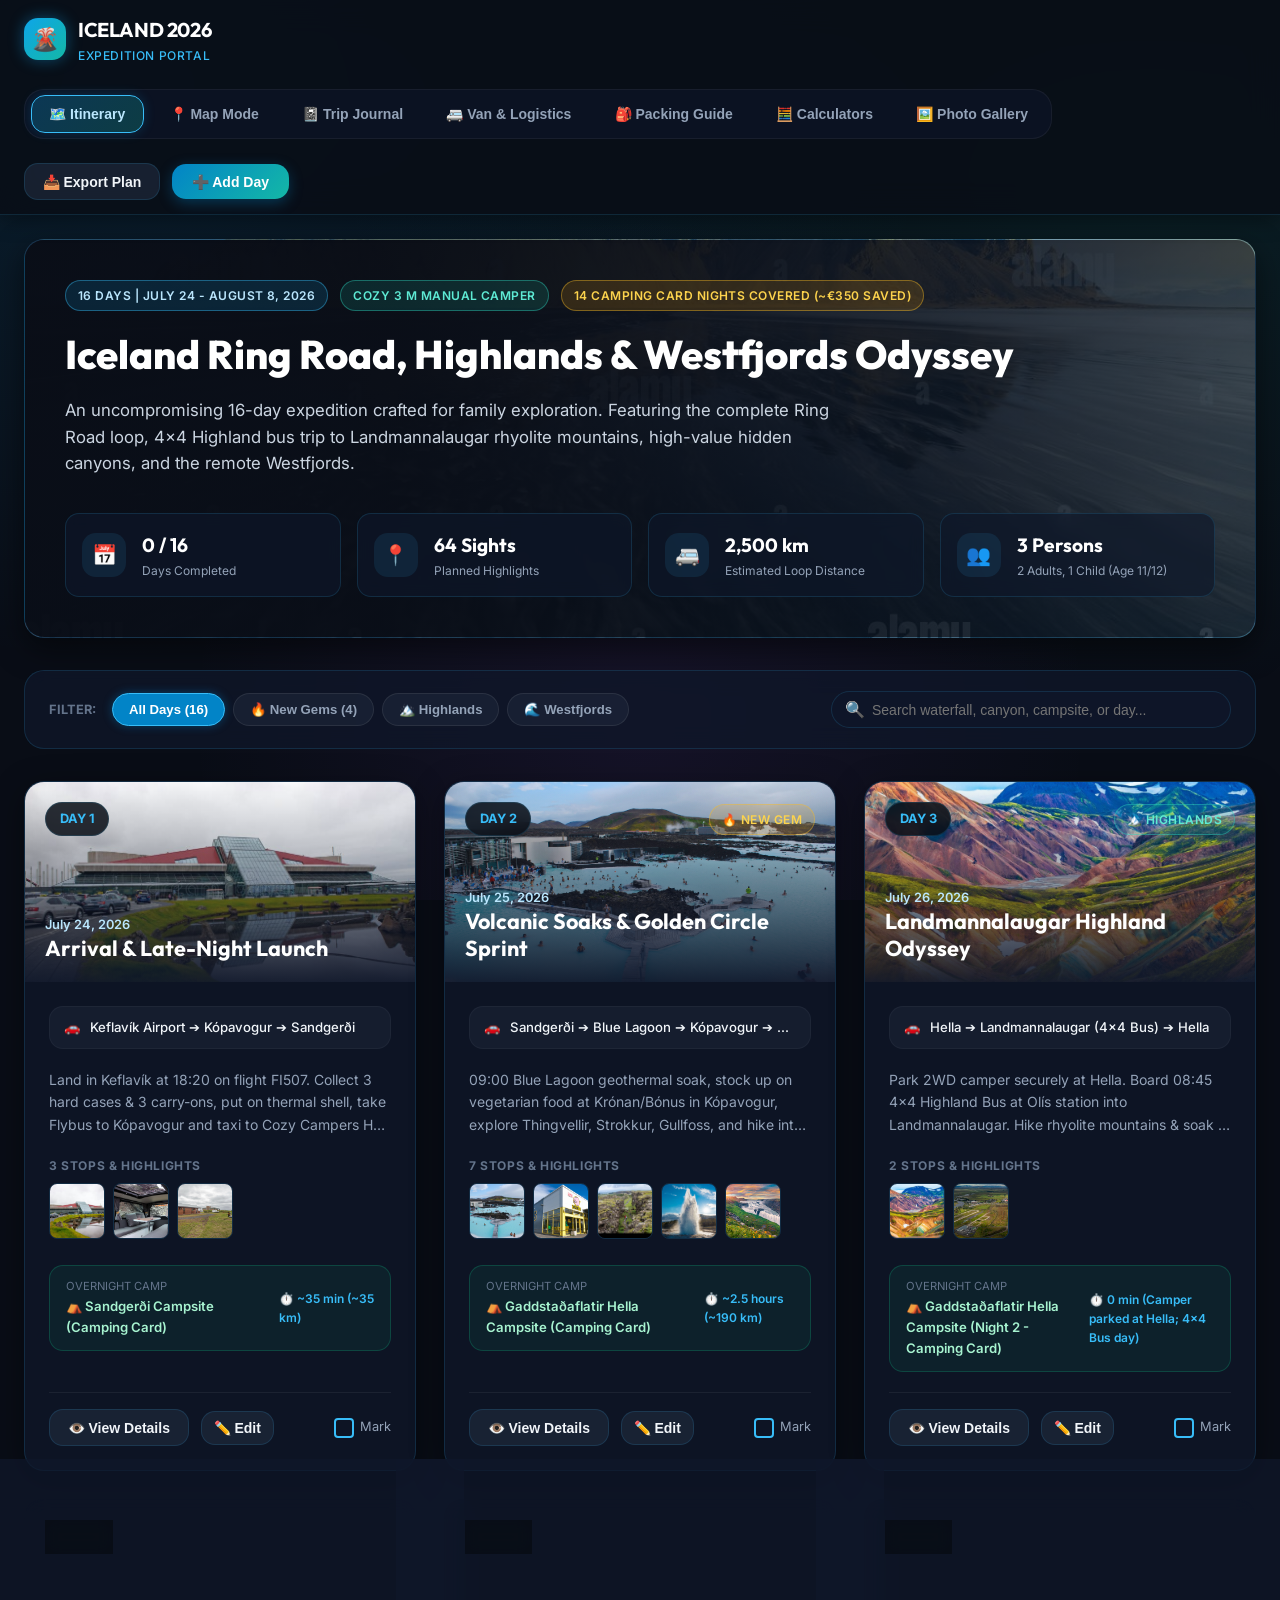
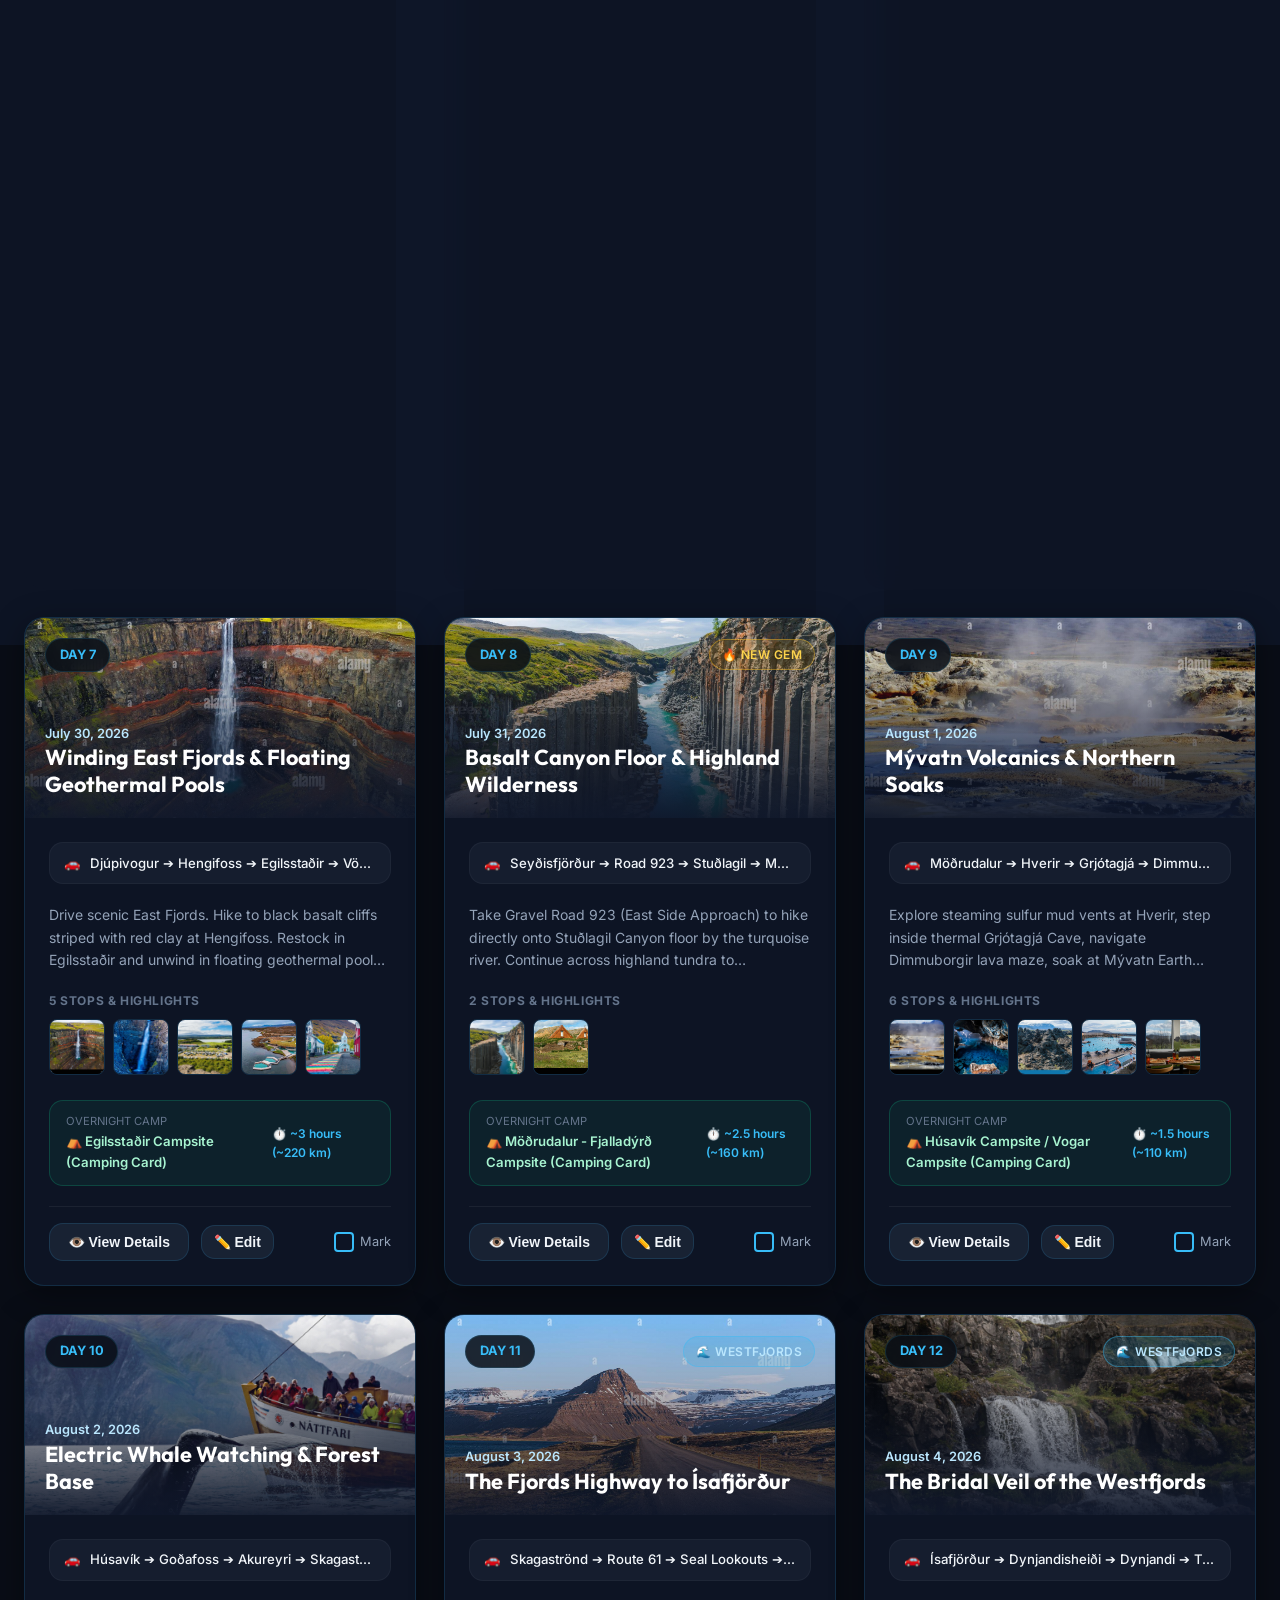
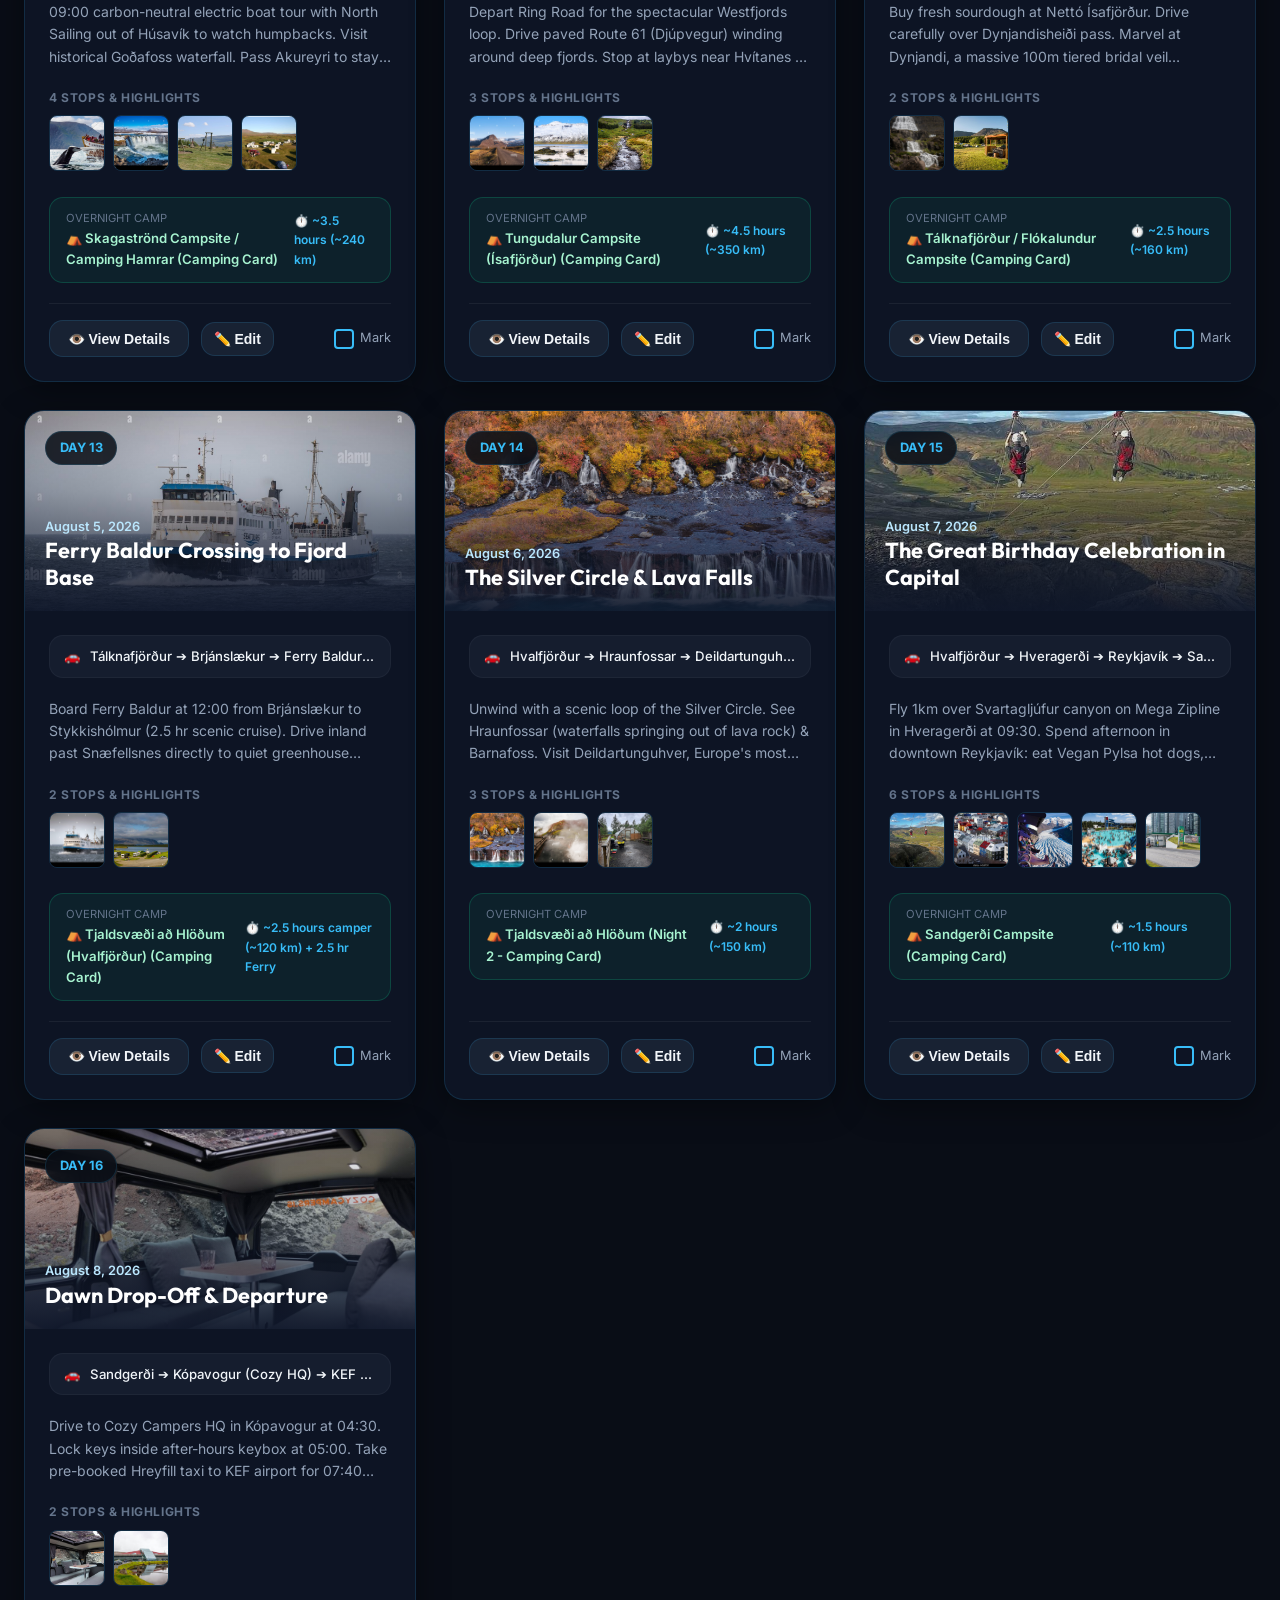
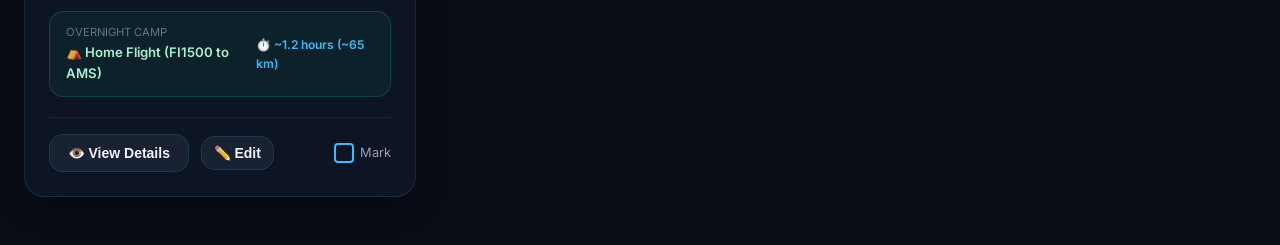
==== index.html @ c79cac2e "Initial commit of Iceland Summer 2026 Expedition Portal PWA web app" ====
<!DOCTYPE html>
<html lang="en">
<head>
  <meta charset="UTF-8">
  <meta name="viewport" content="width=device-width, initial-scale=1.0">
  <title>Iceland Summer 2026 Expedition Portal | Master Plan & Logistics</title>
  <meta name="description" content="Interactive 16-Day Iceland Ring Road, Highlands & Westfjords Expedition Plan & Logistics Hub for Cozy 3 M campervan travel.">

  <!-- PWA Manifest -->
  <link rel="manifest" href="manifest.json">
  <meta name="theme-color" content="#0b1120">

  <!-- Google Fonts -->
  <link rel="preconnect" href="https://fonts.googleapis.com">
  <link rel="preconnect" href="https://fonts.gstatic.com" crossorigin>
  <link href="https://fonts.googleapis.com/css2?family=Inter:wght@300;400;500;600;700&family=Outfit:wght@400;500;600;700;800&display=swap" rel="stylesheet">

  <!-- Leaflet CSS for Map Mode -->
  <link rel="stylesheet" href="https://unpkg.com/leaflet@1.9.4/dist/leaflet.css" integrity="sha256-p4NxAoJBhIIN+hmNHrzRCf9tD/miZyoHS5obTRR9BMY=" crossorigin=""/>

  <!-- Custom Styling -->
  <link rel="stylesheet" href="styles.css">
</head>
<body>

  <!-- Sticky Application Header -->
  <header class="app-header">
    <div class="header-content">
      <a href="#" class="brand-logo">
        <div class="brand-icon">🌋</div>
        <div>
          <div class="brand-title">ICELAND 2026</div>
          <div class="brand-subtitle">Expedition Portal</div>
        </div>
      </a>

      <!-- Navigation Tabs -->
      <nav class="nav-tabs">
        <button class="tab-btn active" data-tab="itinerary">
          <span>🗺️ Itinerary</span>
        </button>
        <button class="tab-btn" data-tab="map">
          <span>📍 Map Mode</span>
        </button>
        <button class="tab-btn" data-tab="journal">
          <span>📓 Trip Journal</span>
        </button>
        <button class="tab-btn" data-tab="logistics">
          <span>🚐 Van & Logistics</span>
        </button>
        <button class="tab-btn" data-tab="packing">
          <span>🎒 Packing Guide</span>
        </button>
        <button class="tab-btn" data-tab="calculators">
          <span>🧮 Calculators</span>
        </button>
        <button class="tab-btn" data-tab="gallery">
          <span>🖼️ Photo Gallery</span>
        </button>
      </nav>

      <!-- Action Buttons -->
      <div class="header-actions">
        <button class="btn-secondary" onclick="exportDataJSON()" title="Export JSON backup of your customized plan">
          <span>📥 Export Plan</span>
        </button>
        <button class="btn-primary" onclick="addNewCustomDay()">
          <span>➕ Add Day</span>
        </button>
      </div>
    </div>
  </header>

  <!-- Main Content Container -->
  <div class="app-container">

    <!-- Hero Banner Section -->
    <section class="hero-banner">
      <div class="hero-overlay"></div>
      <div class="hero-content">
        <div class="hero-badge-row">
          <span class="badge badge-ice">16 Days | July 24 - August 8, 2026</span>
          <span class="badge badge-aurora">Cozy 3 M Manual Camper</span>
          <span class="badge badge-amber">14 Camping Card Nights Covered (~€350 Saved)</span>
        </div>

        <h1 class="hero-title">Iceland Ring Road, Highlands & Westfjords Odyssey</h1>
        <p class="hero-description">
          An uncompromising 16-day expedition crafted for family exploration. Featuring the complete Ring Road loop, 4x4 Highland bus trip to Landmannalaugar rhyolite mountains, high-value hidden canyons, and the remote Westfjords.
        </p>

        <!-- Stats Overview Bar -->
        <div class="trip-stats-grid">
          <div class="stat-card">
            <div class="stat-icon">📅</div>
            <div>
              <div class="stat-val" id="stat-completed-days">0 / 16</div>
              <div class="stat-lbl">Days Completed</div>
            </div>
          </div>
          <div class="stat-card">
            <div class="stat-icon">📍</div>
            <div>
              <div class="stat-val" id="stat-total-stops">55 Sights</div>
              <div class="stat-lbl">Planned Highlights</div>
            </div>
          </div>
          <div class="stat-card">
            <div class="stat-icon">🚐</div>
            <div>
              <div class="stat-val">2,500 km</div>
              <div class="stat-lbl">Estimated Loop Distance</div>
            </div>
          </div>
          <div class="stat-card">
            <div class="stat-icon">👥</div>
            <div>
              <div class="stat-val">3 Persons</div>
              <div class="stat-lbl">2 Adults, 1 Child (Age 11/12)</div>
            </div>
          </div>
        </div>
      </div>
    </section>

    <!-- TAB 1: MASTER ITINERARY -->
    <main id="tab-panel-itinerary" class="tab-content-panel">
      
      <!-- Toolbar & Filters -->
      <div class="toolbar-card">
        <div class="filter-group">
          <span style="font-size: 0.8rem; font-weight: 700; color: var(--text-dim); text-transform: uppercase; margin-right: 0.5rem;">Filter:</span>
          <button class="filter-btn active" data-filter="all">All Days (16)</button>
          <button class="filter-btn" data-filter="gems">🔥 New Gems (4)</button>
          <button class="filter-btn" data-filter="highlands">🏔️ Highlands</button>
          <button class="filter-btn" data-filter="westfjords">🌊 Westfjords</button>
        </div>

        <div class="search-box">
          <span class="search-icon">🔍</span>
          <input type="text" id="search-input" class="search-input" placeholder="Search waterfall, canyon, campsite, or day...">
        </div>
      </div>

      <!-- Itinerary Grid -->
      <div class="days-grid" id="itinerary-grid">
        <!-- Rendered dynamically by app.js -->
      </div>
    </main>

    <!-- TAB: MAP MODE -->
    <section id="tab-panel-map" class="tab-content-panel hidden">
      <div style="display: flex; flex-wrap: wrap; align-items: center; justify-content: space-between; margin-bottom: 1rem; gap: 1rem;">
        <div>
          <h2 style="font-family: var(--font-heading); font-size: 1.5rem; font-weight: 700; color: #fff;">Interactive Expedition Map</h2>
          <p class="text-muted">Full 16-day route and 55+ locations mapped with interactive popups and journal notes.</p>
        </div>
        <div style="display: flex; gap: 0.75rem;">
          <button class="btn-primary" onclick="downloadKMLFile()">
            <span>📥 Download KML Map File</span>
          </button>
        </div>
      </div>

      <!-- Leaflet Map Container -->
      <div id="expedition-map" style="height: 700px; width: 100%; border-radius: var(--radius-lg); border: 1px solid var(--glass-border); overflow: hidden; margin-bottom: 1.5rem; box-shadow: 0 20px 40px rgba(0,0,0,0.5);"></div>

      <!-- Android Mobile Connection Card -->
      <div style="background: rgba(30, 41, 59, 0.6); padding: 1.25rem; border-radius: var(--radius-md); border: 1px solid var(--glass-border);">
        <h4 style="font-weight: 700; color: var(--aurora-400); font-size: 1rem; margin-bottom: 0.5rem;">📱 Access On Your Android Phone</h4>
        <p style="font-size: 0.875rem; color: var(--text-muted); line-height: 1.5;">
          1. Connect your Android phone to the same Wi-Fi / Hotspot as your laptop.<br>
          2. Open Chrome or Firefox on your phone and type <strong>http://192.168.x.x:8080</strong> (or your laptop local IP).<br>
          3. Tap <strong>"Add to Home Screen"</strong> in browser settings to install it as an offline Progressive Web App (PWA)!<br>
          4. <strong>Offline GPS Maps</strong>: Click <em>"Download KML Map File"</em> above and open it in <strong>Google Maps</strong>, <strong>MAPS.ME</strong>, or <strong>Organic Maps</strong> on Android.
        </p>
      </div>
    </section>

    <!-- TAB: TRIP JOURNAL -->
    <section id="tab-panel-journal" class="tab-content-panel hidden">
      <div style="margin-bottom: 1.5rem;">
        <h2 style="font-family: var(--font-heading); font-size: 1.5rem; font-weight: 700; color: #fff; margin-bottom: 0.5rem;">📓 Expedition Location Journal</h2>
        <p class="text-muted">View all your saved location notes, memories, and travel logs.</p>
      </div>

      <div id="journal-entries-container">
        <!-- Rendered dynamically by app.js -->
      </div>
    </section>

    <!-- TAB 2: VAN & LOGISTICS -->
    <section id="tab-panel-logistics" class="tab-content-panel hidden">
      <div class="section-grid">
        
        <!-- Cozy 3 M Vehicle Specs -->
        <div class="info-card">
          <div class="info-card-header">
            <div class="info-card-icon">🚐</div>
            <div>
              <div class="info-card-title">Cozy 3 M Fleet Parameters</div>
              <div style="font-size: 0.75rem; color: var(--text-muted);">2WD Manual Campervan</div>
            </div>
          </div>
          <div style="display: flex; flex-direction: column; gap: 0.75rem; font-size: 0.875rem;">
            <div style="display: flex; justify-content: space-between; padding-bottom: 0.5rem; border-bottom: 1px solid rgba(255,255,255,0.05);">
              <span class="text-muted">Chassis Dimensions</span>
              <span style="font-weight: 600;">5.4m Length / 1.4m Interior Height</span>
            </div>
            <div style="display: flex; justify-content: space-between; padding-bottom: 0.5rem; border-bottom: 1px solid rgba(255,255,255,0.05);">
              <span class="text-muted">Bed Platform Size</span>
              <span style="font-weight: 600;">160cm x 193cm (Convertible Sofa Bed)</span>
            </div>
            <div style="display: flex; justify-content: space-between; padding-bottom: 0.5rem; border-bottom: 1px solid rgba(255,255,255,0.05);">
              <span class="text-muted">Heating Utility</span>
              <span style="font-weight: 600; color: #fcd34d;">Webasto Diesel (Connected to 80L Tank)</span>
            </div>
            <div style="display: flex; justify-content: space-between; padding-bottom: 0.5rem; border-bottom: 1px solid rgba(255,255,255,0.05);">
              <span class="text-muted">Electrical Supply</span>
              <span style="font-weight: 600; color: #a7f3d0;">115W Solar + Engine Alternator</span>
            </div>
            <div style="display: flex; justify-content: space-between;">
              <span class="text-muted">Kitchen Essentials</span>
              <span style="font-weight: 600;">21L Fridge, Gas Stove, Sink & 20L Water</span>
            </div>
          </div>
        </div>

        <!-- Arrival & Keybox Protocol -->
        <div class="info-card">
          <div class="info-card-header">
            <div class="info-card-icon">✈️</div>
            <div>
              <div class="info-card-title">Day 1 KEF Arrival Timeline</div>
              <div style="font-size: 0.75rem; color: var(--text-muted);">Flight FI507 Arrival & Keybox Drop</div>
            </div>
          </div>
          <div style="display: flex; flex-direction: column; gap: 0.75rem; font-size: 0.85rem;">
            <div style="background: rgba(30, 41, 59, 0.5); padding: 0.75rem; border-radius: var(--radius-md);">
              <div style="font-weight: 700; color: var(--ice-400);">18:20 Landing at KEF</div>
              <div style="color: var(--text-muted);">Clear border control & collect 3 hard cases + 3 carry-ons. Put on windproof shell immediately.</div>
            </div>
            <div style="background: rgba(30, 41, 59, 0.5); padding: 0.75rem; border-radius: var(--radius-md);">
              <div style="font-weight: 700; color: var(--ice-400);">19:45 - 20:30 Flybus to Kópavogur</div>
              <div style="color: var(--text-muted);">Board Flybus outside terminal to Hamraborg stop (Kópavogur Library).</div>
            </div>
            <div style="background: rgba(30, 41, 59, 0.5); padding: 0.75rem; border-radius: var(--radius-md);">
              <div style="font-weight: 700; color: var(--ice-400);">20:30 Taxi to Cozy HQ & Keybox Pickup</div>
              <div style="color: var(--text-muted);">Short 3.5km Hreyfill taxi ride to Kársnesbraut 106. Keybox code self-service pickup.</div>
            </div>
          </div>
        </div>

        <!-- Camping Card 2026 Guide -->
        <div class="info-card">
          <div class="info-card-header">
            <div class="info-card-icon">⛺</div>
            <div>
              <div class="info-card-title">Camping Card 2026 Coverage</div>
              <div style="font-size: 0.75rem; color: var(--text-muted);">14 Nights Included in Pass</div>
            </div>
          </div>
          <p style="font-size: 0.85rem; color: var(--text-muted);">
            The Icelandic Camping Card covers overnight stay fees for 2 adults and up to 4 children at designated partner campsites across Iceland.
          </p>
          <div style="background: rgba(16, 185, 129, 0.1); border: 1px solid rgba(16, 185, 129, 0.3); padding: 0.85rem; border-radius: var(--radius-md); font-size: 0.825rem; color: #a7f3d0;">
            <strong>Covered Sites On Route:</strong> Sandgerði, Gaddstaðaflatir Hella, Kleifarmörk, Skaftafell, Djúpivogur, Egilsstaðir, Möðrudalur, Húsavík, Skagaströnd, Tungudalur (Ísafjörður), Tálknafjörður, Tjaldsvæði að Hlöðum.
          </div>
        </div>

      </div>
    </section>

    <!-- TAB 3: PACKING GUIDE -->
    <section id="tab-panel-packing" class="tab-content-panel hidden">
      <div class="section-grid">
        
        <!-- Amsterdam Section -->
        <div class="info-card">
          <div class="info-card-header">
            <div class="info-card-icon">🇳🇱</div>
            <div>
              <div class="info-card-title">Bring From Amsterdam</div>
              <div style="font-size: 0.75rem; color: var(--text-muted);">Gear & Personal Clothing</div>
            </div>
          </div>
          <div id="pack-ams-list" class="checklist-container"></div>
          <button class="btn-secondary" style="margin-top: 0.5rem; font-size: 0.8rem;" onclick="addPackingItem('ams')">➕ Add Item</button>
        </div>

        <!-- Day 1 Groceries -->
        <div class="info-card">
          <div class="info-card-header">
            <div class="info-card-icon">🛒</div>
            <div>
              <div class="info-card-title">Buy Day 1 (Kópavogur)</div>
              <div style="font-size: 0.75rem; color: var(--text-muted);">Krónan / Bónus Grocery Haul</div>
            </div>
          </div>
          <div id="pack-d1-list" class="checklist-container"></div>
          <button class="btn-secondary" style="margin-top: 0.5rem; font-size: 0.8rem;" onclick="addPackingItem('d1')">➕ Add Item</button>
        </div>

        <!-- Road Trip Supplies -->
        <div class="info-card">
          <div class="info-card-header">
            <div class="info-card-icon">🛣️</div>
            <div>
              <div class="info-card-title">Buy Along The Way</div>
              <div style="font-size: 0.75rem; color: var(--text-muted);">Gas, Bakery & Maintenance</div>
            </div>
          </div>
          <div id="pack-rd-list" class="checklist-container"></div>
          <button class="btn-secondary" style="margin-top: 0.5rem; font-size: 0.8rem;" onclick="addPackingItem('rd')">➕ Add Item</button>
        </div>

      </div>
    </section>

    <!-- TAB 4: CALCULATORS & BUDGET -->
    <section id="tab-panel-calculators" class="tab-content-panel hidden">
      <div class="section-grid">
        
        <!-- Luggage Tetris Calculator -->
        <div class="info-card">
          <div class="info-card-header">
            <div class="info-card-icon">🧳</div>
            <div>
              <div class="info-card-title">Van Luggage Space Advisor</div>
              <div style="font-size: 0.75rem; color: var(--text-muted);">Cozy 3 M Storage Tetris</div>
            </div>
          </div>

          <div class="form-group">
            <label class="form-label">Checked Hard Suitcases (20kg Limit)</label>
            <input type="number" id="calc-hard" class="form-input" value="3" min="0" max="6" onchange="calculateLuggageTetris()">
          </div>

          <div class="form-group">
            <label class="form-label">Cabin Carry-On / Soft Bags (10kg Limit)</label>
            <input type="number" id="calc-soft" class="form-input" value="3" min="0" max="6" onchange="calculateLuggageTetris()">
          </div>

          <div id="tetris-result"></div>
        </div>

        <!-- Ferry Baldur Cost Estimator -->
        <div class="info-card">
          <div class="info-card-header">
            <div class="info-card-icon">⛵</div>
            <div>
              <div class="info-card-title">Ferry Baldur Cost Estimator</div>
              <div style="font-size: 0.75rem; color: var(--text-muted);">Breiðafjörður Fjord Crossing (Aug 5)</div>
            </div>
          </div>

          <div class="form-group">
            <label class="form-label">Vehicle Length (Meters)</label>
            <select id="ferry-len" class="form-select" onchange="calculateFerryFare()">
              <option value="5.4" selected>Cozy 3 M (5.4m total chassis)</option>
              <option value="4.9">Compact Van (Under 5.0m)</option>
              <option value="6.5">Large Motorhome (Over 6.0m)</option>
            </select>
          </div>

          <div class="form-group">
            <label class="form-label">Adult Passengers</label>
            <input type="number" id="ferry-adults" class="form-input" value="2" min="1" max="5" onchange="calculateFerryFare()">
          </div>

          <div class="form-group">
            <label class="form-label">Child Passenger Age</label>
            <input type="number" id="ferry-child-age" class="form-input" value="11" min="1" max="17" onchange="calculateFerryFare()">
          </div>

          <div style="background: rgba(30, 41, 59, 0.6); padding: 1rem; border-radius: var(--radius-md); font-size: 0.85rem; display: flex; flex-direction: column; gap: 0.5rem; margin-top: 0.5rem;">
            <div style="display: flex; justify-content: space-between;">
              <span class="text-muted">Vehicle Base Fare:</span>
              <span id="ferry-veh-fare" style="font-weight: 600;">13,800 ISK</span>
            </div>
            <div style="display: flex; justify-content: space-between;">
              <span class="text-muted">Adult Tickets:</span>
              <span id="ferry-adult-fare" style="font-weight: 600;">15,400 ISK</span>
            </div>
            <div style="display: flex; justify-content: space-between;">
              <span class="text-muted">Child Ticket (Age 11):</span>
              <span id="ferry-child-fare" style="font-weight: 600; color: #a7f3d0;">0 ISK (Free)</span>
            </div>
            <div style="display: flex; justify-content: space-between; padding-top: 0.5rem; border-top: 1px solid rgba(255,255,255,0.1); font-weight: 700; color: var(--ice-400);">
              <span>Total Estimated Fare:</span>
              <span id="ferry-total-fare">29,200 ISK (~€195)</span>
            </div>
          </div>
        </div>

      </div>
    </section>

    <!-- TAB 5: PHOTO GALLERY -->
    <section id="tab-panel-gallery" class="tab-content-panel hidden">
      <div style="margin-bottom: 1.5rem;">
        <h2 style="font-family: var(--font-heading); font-size: 1.5rem; font-weight: 700; color: #fff; margin-bottom: 0.5rem;">Expedition Photo Asset Explorer</h2>
        <p class="text-muted">Click any photo to view full-resolution lightbox view.</p>
      </div>

      <div class="gallery-grid" id="gallery-grid-container">
        <!-- Rendered dynamically by app.js -->
      </div>
    </section>

  </div>

  <!-- READ-ONLY DAY VIEW MODAL -->
  <div class="modal-overlay" id="day-view-modal">
    <div class="modal-card" style="max-width: 760px; background: rgba(15, 23, 42, 0.98);">
      <div class="modal-header">
        <div>
          <span style="font-size: 0.75rem; color: var(--ice-400); font-weight: 700; text-transform: uppercase;" id="view-modal-day-num">DAY 1</span>
          <h2 class="modal-title" style="margin-top: 0.2rem;" id="view-modal-title">Day Title</h2>
          <div style="font-size: 0.8rem; color: var(--text-muted); margin-top: 0.25rem;" id="view-modal-date">July 24, 2026</div>
        </div>
        <div style="display: flex; gap: 0.5rem; align-items: center;">
          <button class="btn-secondary" style="font-size: 0.8rem; padding: 0.4rem 0.8rem;" onclick="switchToEditFromView()">✏️ Edit Plan</button>
          <button class="modal-close-btn" onclick="closeModal('day-view-modal')">✕</button>
        </div>
      </div>

      <div class="modal-body">
        <div style="background: rgba(30, 41, 59, 0.5); padding: 0.85rem 1rem; border-radius: var(--radius-md); border: 1px solid var(--glass-border); margin-bottom: 1rem; display: flex; flex-wrap: wrap; gap: 1.5rem; justify-content: space-between; font-size: 0.85rem;">
          <div>
            <span class="text-muted">Driving Route:</span>
            <div style="font-weight: 600; color: #fff;" id="view-modal-route">Route...</div>
          </div>
          <div>
            <span class="text-muted">Driving Time & Distance:</span>
            <div style="font-weight: 600; color: var(--ice-400);" id="view-modal-driving">~2 hours</div>
          </div>
          <div>
            <span class="text-muted">Overnight Camp:</span>
            <div style="font-weight: 600; color: #fcd34d;" id="view-modal-campsite">Campsite</div>
          </div>
        </div>

        <div style="margin-bottom: 1.25rem;">
          <div class="form-label" style="margin-bottom: 0.25rem;">Phase & Category</div>
          <div style="font-size: 0.85rem; color: var(--text-muted);" id="view-modal-phase">Phase 1</div>
        </div>

        <div style="margin-bottom: 1.25rem;">
          <div class="form-label" style="margin-bottom: 0.25rem;">Day Overview</div>
          <p style="font-size: 0.9rem; color: var(--text-main); line-height: 1.6;" id="view-modal-summary">Summary text...</p>
        </div>

        <div id="view-modal-notes-box" style="background: rgba(245, 158, 11, 0.1); border: 1px solid rgba(245, 158, 11, 0.3); padding: 0.85rem; border-radius: var(--radius-md); font-size: 0.85rem; color: #fde68a; margin-bottom: 1.25rem; display: none;">
          <strong>⚠️ Warnings / Notes:</strong>
          <div id="view-modal-notes" style="margin-top: 0.25rem;"></div>
        </div>

        <div style="margin-top: 1.5rem;">
          <h3 style="font-family: var(--font-heading); font-size: 1.1rem; font-weight: 700; color: #fff; margin-bottom: 1rem;">Sights & Location Journal</h3>
          <div id="view-modal-stops-list"></div>
        </div>
      </div>
    </div>
  </div>

  <!-- EDIT DAY & DETAILS MODAL -->
  <div class="modal-overlay" id="day-editor-modal">
    <div class="modal-card">
      <div class="modal-header">
        <div>
          <span style="font-size: 0.75rem; color: var(--ice-400); font-weight: 700; text-transform: uppercase;" id="modal-day-num">DAY 1</span>
          <h2 class="modal-title" style="margin-top: 0.2rem;">Edit Day Plan Details</h2>
        </div>
        <button class="modal-close-btn" onclick="closeDayModal()">✕</button>
      </div>

      <div class="modal-body">
        <div style="display: grid; grid-template-columns: repeat(auto-fit, minmax(240px, 1fr)); gap: 1rem;">
          <div class="form-group">
            <label class="form-label">Day Title</label>
            <input type="text" id="edit-day-title" class="form-input">
          </div>
          <div class="form-group">
            <label class="form-label">Date</label>
            <input type="text" id="edit-day-date" class="form-input">
          </div>
          <div class="form-group">
            <label class="form-label">Category Filter</label>
            <select id="edit-day-category" class="form-select">
              <option value="standard">Standard Route</option>
              <option value="gems">🔥 New Gem</option>
              <option value="highlands">🏔️ Highlands</option>
              <option value="westfjords">🌊 Westfjords</option>
            </select>
          </div>
          <div class="form-group">
            <label class="form-label">Driving Time & Distance</label>
            <input type="text" id="edit-day-driving" class="form-input">
          </div>
        </div>

        <div class="form-group">
          <label class="form-label">Phase Name</label>
          <input type="text" id="edit-day-phase" class="form-input">
        </div>

        <div class="form-group">
          <label class="form-label">Driving Route Path</label>
          <input type="text" id="edit-day-route" class="form-input">
        </div>

        <div class="form-group">
          <label class="form-label">Overnight Campsite</label>
          <input type="text" id="edit-day-campsite" class="form-input">
        </div>

        <div class="form-group">
          <label class="form-label">Day Overview & Summary</label>
          <textarea id="edit-day-summary" class="form-textarea"></textarea>
        </div>

        <div class="form-group">
          <label class="form-label">Special Warnings / Important Notes</label>
          <textarea id="edit-day-notes" class="form-textarea" placeholder="e.g., Sneaker waves at Reynisfjara..."></textarea>
        </div>

        <!-- Stops Editor Section -->
        <div>
          <div style="display: flex; align-items: center; justify-content: space-between; margin-bottom: 0.75rem;">
            <div class="form-label">Sights & Stops List</div>
            <button class="btn-secondary" style="font-size: 0.75rem; padding: 0.35rem 0.75rem;" onclick="addStopToEditingDay()">➕ Add Stop</button>
          </div>
          <div id="modal-stops-container"></div>
        </div>

        <div style="display: flex; align-items: center; justify-content: flex-end; gap: 1rem; margin-top: 1rem; padding-top: 1rem; border-top: 1px solid rgba(255,255,255,0.1);">
          <button class="btn-secondary" onclick="closeDayModal()">Cancel</button>
          <button class="btn-primary" onclick="saveDayModalChanges()">💾 Save Changes</button>
        </div>
      </div>
    </div>
  </div>

  <!-- PHOTO LIGHTBOX MODAL -->
  <div class="modal-overlay" id="photo-lightbox-modal">
    <div class="modal-card" style="max-width: 800px; background: rgba(9, 13, 22, 0.98);">
      <div class="modal-header">
        <h3 id="lightbox-title" class="modal-title">Photo View</h3>
        <button class="modal-close-btn" onclick="closeModal('photo-lightbox-modal')">✕</button>
      </div>
      <div class="modal-body" style="text-align: center;">
        <img id="lightbox-img" src="" alt="" style="max-width: 100%; max-height: 70vh; object-fit: contain; border-radius: var(--radius-md); border: 1px solid var(--glass-border);">
      </div>
    </div>
  </div>

  <!-- Leaflet JS & KML Data -->
  <script src="https://unpkg.com/leaflet@1.9.4/dist/leaflet.js" integrity="sha256-20nQCchB9co0qIjJZRGuk2/Z9VM+kNiyxNV1lvTlZBo=" crossorigin=""></script>
  <script src="kml_data.js"></script>

  <!-- Application Logic -->
  <script src="app.js"></script>
</body>
</html>
---- styles.css ----
/* ==========================================================================
   Iceland Expedition 2026 - Modern Glassmorphism & Aurora Theme
   ========================================================================== */

:root {
  --bg-dark: #090d16;
  --bg-card: rgba(15, 23, 42, 0.75);
  --bg-card-hover: rgba(30, 41, 59, 0.85);
  --glass-border: rgba(56, 189, 248, 0.15);
  --glass-border-hover: rgba(56, 189, 248, 0.4);
  --glass-shadow: 0 8px 32px 0 rgba(0, 0, 0, 0.37);

  --ice-50: #f0f9ff;
  --ice-200: #bae6fd;
  --ice-400: #38bdf8;
  --ice-500: #0ea5e9;
  --ice-600: #0284c7;
  
  --aurora-teal: #14b8a6;
  --aurora-emerald: #10b981;
  --amber-glow: #f59e0b;
  --volcanic-red: #ef4444;
  --lava-purple: #a855f7;

  --text-main: #f1f5f9;
  --text-muted: #94a3b8;
  --text-dim: #64748b;
  
  --radius-sm: 8px;
  --radius-md: 14px;
  --radius-lg: 20px;
  --radius-full: 9999px;

  --font-heading: 'Outfit', -apple-system, BlinkMacSystemFont, sans-serif;
  --font-body: 'Inter', -apple-system, BlinkMacSystemFont, sans-serif;
}

* {
  box-sizing: border-box;
  margin: 0;
  padding: 0;
}

body {
  font-family: var(--font-body);
  background-color: var(--bg-dark);
  background-image: 
    radial-gradient(at 10% 10%, rgba(14, 165, 233, 0.12) 0px, transparent 50%),
    radial-gradient(at 90% 20%, rgba(20, 184, 166, 0.1) 0px, transparent 50%),
    radial-gradient(at 50% 80%, rgba(168, 85, 247, 0.08) 0px, transparent 50%);
  background-attachment: fixed;
  color: var(--text-main);
  line-height: 1.6;
  min-height: 100vh;
  overflow-x: hidden;
}

/* Custom Scrollbar */
::-webkit-scrollbar {
  width: 8px;
  height: 8px;
}
::-webkit-scrollbar-track {
  background: rgba(15, 23, 42, 0.6);
}
::-webkit-scrollbar-thumb {
  background: rgba(56, 189, 248, 0.25);
  border-radius: var(--radius-full);
}
::-webkit-scrollbar-thumb:hover {
  background: rgba(56, 189, 248, 0.5);
}

/* Container */
.app-container {
  max-width: 1400px;
  margin: 0 auto;
  padding: 0 1.5rem 3rem 1.5rem;
}

/* Navigation & Header */
.app-header {
  position: sticky;
  top: 0;
  z-index: 100;
  background: rgba(9, 13, 22, 0.85);
  backdrop-filter: blur(16px);
  -webkit-backdrop-filter: blur(16px);
  border-bottom: 1px solid var(--glass-border);
  box-shadow: 0 4px 20px rgba(0,0,0,0.4);
}

.header-content {
  max-width: 1400px;
  margin: 0 auto;
  padding: 0.85rem 1.5rem;
  display: flex;
  align-items: center;
  justify-content: space-between;
  gap: 1.5rem;
  flex-wrap: wrap;
}

.brand-logo {
  display: flex;
  align-items: center;
  gap: 0.75rem;
  text-decoration: none;
}

.brand-icon {
  width: 42px;
  height: 42px;
  background: linear-gradient(135deg, var(--ice-500), var(--aurora-teal));
  border-radius: var(--radius-md);
  display: flex;
  align-items: center;
  justify-content: center;
  font-size: 1.4rem;
  box-shadow: 0 0 15px rgba(14, 165, 233, 0.4);
}

.brand-title {
  font-family: var(--font-heading);
  font-weight: 700;
  font-size: 1.25rem;
  color: #fff;
  letter-spacing: -0.02em;
}

.brand-subtitle {
  font-size: 0.75rem;
  color: var(--ice-400);
  font-weight: 500;
  text-transform: uppercase;
  letter-spacing: 0.05em;
}

.nav-tabs {
  display: flex;
  align-items: center;
  gap: 0.5rem;
  background: rgba(15, 23, 42, 0.6);
  padding: 0.35rem;
  border-radius: var(--radius-lg);
  border: 1px solid rgba(255,255,255,0.05);
}

.tab-btn {
  background: transparent;
  border: none;
  color: var(--text-muted);
  padding: 0.6rem 1.1rem;
  border-radius: var(--radius-md);
  font-size: 0.875rem;
  font-weight: 600;
  cursor: pointer;
  display: flex;
  align-items: center;
  gap: 0.5rem;
  transition: all 0.2s ease;
}

.tab-btn:hover {
  color: #fff;
  background: rgba(255, 255, 255, 0.06);
}

.tab-btn.active {
  background: linear-gradient(135deg, rgba(14, 165, 233, 0.25), rgba(20, 184, 166, 0.25));
  color: var(--ice-200);
  border: 1px solid var(--ice-400);
  box-shadow: 0 0 12px rgba(14, 165, 233, 0.2);
}

.header-actions {
  display: flex;
  align-items: center;
  gap: 0.75rem;
}

/* Glass Buttons */
.btn-primary {
  background: linear-gradient(135deg, var(--ice-600), var(--aurora-teal));
  color: #fff;
  border: none;
  padding: 0.6rem 1.25rem;
  border-radius: var(--radius-md);
  font-weight: 600;
  font-size: 0.875rem;
  cursor: pointer;
  display: inline-flex;
  align-items: center;
  gap: 0.5rem;
  transition: all 0.25s ease;
  box-shadow: 0 4px 14px rgba(2, 132, 199, 0.35);
}
.btn-primary:hover {
  transform: translateY(-2px);
  box-shadow: 0 6px 20px rgba(2, 132, 199, 0.5);
  background: linear-gradient(135deg, var(--ice-500), #2dd4bf);
}

.btn-secondary {
  background: rgba(30, 41, 59, 0.7);
  color: var(--text-main);
  border: 1px solid var(--glass-border);
  padding: 0.6rem 1.1rem;
  border-radius: var(--radius-md);
  font-weight: 600;
  font-size: 0.875rem;
  cursor: pointer;
  display: inline-flex;
  align-items: center;
  gap: 0.5rem;
  transition: all 0.2s ease;
}
.btn-secondary:hover {
  background: rgba(51, 65, 85, 0.9);
  border-color: var(--ice-400);
  color: #fff;
}

.btn-outline-danger {
  background: rgba(239, 68, 68, 0.1);
  color: #fca5a5;
  border: 1px solid rgba(239, 68, 68, 0.3);
  padding: 0.5rem 0.9rem;
  border-radius: var(--radius-md);
  font-weight: 600;
  font-size: 0.8rem;
  cursor: pointer;
  transition: all 0.2s ease;
}
.btn-outline-danger:hover {
  background: rgba(239, 68, 68, 0.25);
  border-color: #ef4444;
}

/* Hero Section */
.hero-banner {
  position: relative;
  border-radius: var(--radius-lg);
  margin-top: 1.5rem;
  margin-bottom: 2rem;
  padding: 2.5rem;
  background: linear-gradient(135deg, rgba(15, 23, 42, 0.95), rgba(7, 89, 133, 0.35)),
              url('iceland_trip_photos/phase_3_canyons_and_glaciers/26_vestrahorn_mountain_stokksnes.jpg') center/cover no-repeat;
  border: 1px solid var(--glass-border);
  overflow: hidden;
  box-shadow: 0 10px 30px rgba(0, 0, 0, 0.5);
}

.hero-overlay {
  position: absolute;
  inset: 0;
  background: linear-gradient(to right, rgba(9, 13, 22, 0.95) 30%, rgba(9, 13, 22, 0.6) 100%);
  z-index: 1;
}

.hero-content {
  position: relative;
  z-index: 2;
  display: flex;
  flex-direction: column;
  gap: 1.25rem;
}

.hero-badge-row {
  display: flex;
  align-items: center;
  gap: 0.75rem;
  flex-wrap: wrap;
}

.badge {
  display: inline-flex;
  align-items: center;
  gap: 0.35rem;
  padding: 0.3rem 0.75rem;
  border-radius: var(--radius-full);
  font-size: 0.75rem;
  font-weight: 600;
  text-transform: uppercase;
  letter-spacing: 0.04em;
}

.badge-ice {
  background: rgba(14, 165, 233, 0.15);
  color: var(--ice-200);
  border: 1px solid rgba(56, 189, 248, 0.4);
}

.badge-aurora {
  background: rgba(20, 184, 166, 0.15);
  color: #5eead4;
  border: 1px solid rgba(45, 212, 191, 0.4);
}

.badge-amber {
  background: rgba(245, 158, 11, 0.15);
  color: #fcd34d;
  border: 1px solid rgba(251, 191, 36, 0.4);
}

.hero-title {
  font-family: var(--font-heading);
  font-size: 2.5rem;
  font-weight: 800;
  color: #fff;
  line-height: 1.15;
}

.hero-description {
  max-width: 800px;
  color: #cbd5e1;
  font-size: 1.05rem;
}

.trip-stats-grid {
  display: grid;
  grid-template-columns: repeat(auto-fit, minmax(180px, 1fr));
  gap: 1rem;
  margin-top: 1rem;
}

.stat-card {
  background: rgba(15, 23, 42, 0.65);
  backdrop-filter: blur(8px);
  border: 1px solid var(--glass-border);
  padding: 1rem;
  border-radius: var(--radius-md);
  display: flex;
  align-items: center;
  gap: 1rem;
}

.stat-icon {
  width: 44px;
  height: 44px;
  border-radius: var(--radius-md);
  background: rgba(56, 189, 248, 0.1);
  color: var(--ice-400);
  display: flex;
  align-items: center;
  justify-content: center;
  font-size: 1.25rem;
  flex-shrink: 0;
}

.stat-val {
  font-family: var(--font-heading);
  font-size: 1.2rem;
  font-weight: 700;
  color: #fff;
}

.stat-lbl {
  font-size: 0.75rem;
  color: var(--text-muted);
}

/* Control Toolbar & Filters */
.toolbar-card {
  background: var(--bg-card);
  backdrop-filter: blur(12px);
  border: 1px solid var(--glass-border);
  border-radius: var(--radius-lg);
  padding: 1.25rem 1.5rem;
  margin-bottom: 2rem;
  display: flex;
  align-items: center;
  justify-content: space-between;
  gap: 1.25rem;
  flex-wrap: wrap;
}

.filter-group {
  display: flex;
  align-items: center;
  gap: 0.5rem;
  flex-wrap: wrap;
}

.filter-btn {
  background: rgba(30, 41, 59, 0.6);
  border: 1px solid rgba(255, 255, 255, 0.08);
  color: var(--text-muted);
  padding: 0.5rem 1rem;
  border-radius: var(--radius-full);
  font-size: 0.825rem;
  font-weight: 600;
  cursor: pointer;
  transition: all 0.2s ease;
}

.filter-btn:hover {
  background: rgba(51, 65, 85, 0.8);
  color: #fff;
}

.filter-btn.active {
  background: var(--ice-600);
  color: #fff;
  border-color: var(--ice-400);
  box-shadow: 0 0 10px rgba(2, 132, 199, 0.4);
}

.search-box {
  position: relative;
  min-width: 280px;
  flex-grow: 1;
  max-width: 400px;
}

.search-input {
  width: 100%;
  background: rgba(15, 23, 42, 0.8);
  border: 1px solid var(--glass-border);
  padding: 0.6rem 1rem 0.6rem 2.5rem;
  border-radius: var(--radius-full);
  color: #fff;
  font-size: 0.875rem;
  outline: none;
  transition: all 0.2s ease;
}

.search-input:focus {
  border-color: var(--ice-400);
  box-shadow: 0 0 12px rgba(56, 189, 248, 0.3);
}

.search-icon {
  position: absolute;
  left: 0.9rem;
  top: 50%;
  transform: translateY(-50%);
  color: var(--text-muted);
}

/* Itinerary Grid & Cards */
.days-grid {
  display: grid;
  grid-template-columns: repeat(auto-fill, minmax(380px, 1fr));
  gap: 1.75rem;
}

.day-card {
  background: var(--bg-card);
  backdrop-filter: blur(12px);
  border: 1px solid var(--glass-border);
  border-radius: var(--radius-lg);
  overflow: hidden;
  display: flex;
  flex-direction: column;
  transition: all 0.3s cubic-bezier(0.4, 0, 0.2, 1);
  box-shadow: var(--glass-shadow);
  position: relative;
}

.day-card:hover {
  transform: translateY(-6px);
  border-color: var(--glass-border-hover);
  box-shadow: 0 16px 36px rgba(0, 0, 0, 0.6), 0 0 20px rgba(56, 189, 248, 0.15);
}

.day-card.completed {
  border-color: rgba(16, 185, 129, 0.4);
}

.day-card-header {
  position: relative;
  height: 200px;
  overflow: hidden;
}

.day-card-img {
  width: 100%;
  height: 100%;
  object-fit: cover;
  transition: transform 0.5s ease;
}

.day-card:hover .day-card-img {
  transform: scale(1.06);
}

.day-card-overlay {
  position: absolute;
  inset: 0;
  background: linear-gradient(to top, rgba(15, 23, 42, 0.95) 0%, rgba(15, 23, 42, 0.3) 60%, transparent 100%);
  display: flex;
  flex-direction: column;
  justify-content: space-between;
  padding: 1.25rem;
}

.day-top-badges {
  display: flex;
  align-items: center;
  justify-content: space-between;
  gap: 0.5rem;
}

.day-num-badge {
  background: rgba(9, 13, 22, 0.85);
  backdrop-filter: blur(8px);
  color: var(--ice-400);
  padding: 0.35rem 0.85rem;
  border-radius: var(--radius-full);
  font-weight: 700;
  font-size: 0.8rem;
  border: 1px solid var(--glass-border);

}

.day-meta-info {
  margin-top: auto;
}

.day-date {
  font-size: 0.8rem;
  color: var(--ice-200);
  font-weight: 600;
}

.day-title {
  font-family: var(--font-heading);
  font-size: 1.35rem;
  font-weight: 700;
  color: #fff;
  line-height: 1.25;
}

.day-card-body {
  padding: 1.5rem;
  display: flex;
  flex-direction: column;
  gap: 1.25rem;
  flex-grow: 1;
}

.day-route-bar {
  display: flex;
  align-items: center;
  gap: 0.6rem;
  background: rgba(30, 41, 59, 0.5);
  padding: 0.6rem 0.9rem;
  border-radius: var(--radius-md);
  border: 1px solid rgba(255,255,255,0.04);
  font-size: 0.825rem;
  color: var(--text-main);
}

.day-route-text {
  white-space: nowrap;
  overflow: hidden;
  text-overflow: ellipsis;
  font-weight: 500;
}

.day-summary-text {
  font-size: 0.875rem;
  color: var(--text-muted);
  display: -webkit-box;
  -webkit-line-clamp: 3;
  -webkit-box-orient: vertical;
  overflow: hidden;
}

/* Stops Grid inside Day Card */
.stops-preview-title {
  font-size: 0.75rem;
  font-weight: 700;
  text-transform: uppercase;
  color: var(--text-dim);
  letter-spacing: 0.05em;
  margin-bottom: 0.5rem;
}

.stops-thumbnails {
  display: flex;
  align-items: center;
  gap: 0.5rem;
  overflow-x: auto;
  padding-bottom: 0.35rem;
}

.stop-thumb-item {
  position: relative;
  width: 56px;
  height: 56px;
  border-radius: var(--radius-sm);
  overflow: hidden;
  flex-shrink: 0;
  border: 1px solid var(--glass-border);
  cursor: pointer;
  transition: transform 0.2s ease;
}

.stop-thumb-item:hover {
  transform: scale(1.1);
  border-color: var(--ice-400);
}

.stop-thumb-img {
  width: 100%;
  height: 100%;
  object-fit: cover;
}

.campsite-info-box {
  background: rgba(16, 185, 129, 0.08);
  border: 1px solid rgba(16, 185, 129, 0.25);
  padding: 0.75rem 1rem;
  border-radius: var(--radius-md);
  display: flex;
  align-items: center;
  justify-content: space-between;
  gap: 0.75rem;
  font-size: 0.825rem;
}

.campsite-name {
  font-weight: 600;
  color: #a7f3d0;
}

.card-actions-row {
  margin-top: auto;
  padding-top: 1rem;
  border-top: 1px solid rgba(255,255,255,0.06);
  display: flex;
  align-items: center;
  justify-content: space-between;
  gap: 0.75rem;
}

/* Modals */
.modal-overlay {
  position: fixed;
  inset: 0;
  z-index: 1000;
  background: rgba(5, 8, 15, 0.85);
  backdrop-filter: blur(12px);
  display: flex;
  align-items: center;
  justify-content: center;
  padding: 1.5rem;
  opacity: 0;
  pointer-events: none;
  transition: opacity 0.25s ease;
}

.modal-overlay.active {
  opacity: 1;
  pointer-events: auto;
}

.modal-card {
  background: #0f172a;
  border: 1px solid var(--glass-border-hover);
  border-radius: var(--radius-lg);
  max-width: 900px;
  width: 100%;
  max-height: 90vh;
  overflow-y: auto;
  box-shadow: 0 25px 50px -12px rgba(0, 0, 0, 0.8);
  display: flex;
  flex-direction: column;
}

.modal-header {
  padding: 1.5rem;
  border-bottom: 1px solid rgba(255,255,255,0.08);
  display: flex;
  align-items: center;
  justify-content: space-between;
  background: rgba(15, 23, 42, 0.95);
  position: sticky;
  top: 0;
  z-index: 10;
}

.modal-title {
  font-family: var(--font-heading);
  font-size: 1.5rem;
  font-weight: 700;
  color: #fff;
}

.modal-close-btn {
  background: rgba(255,255,255,0.08);
  border: none;
  color: var(--text-muted);
  width: 36px;
  height: 36px;
  border-radius: var(--radius-full);
  display: flex;
  align-items: center;
  justify-content: center;
  cursor: pointer;
  transition: all 0.2s ease;
}

.modal-close-btn:hover {
  background: rgba(239, 68, 68, 0.2);
  color: #ef4444;
}

.modal-body {
  padding: 1.5rem;
  display: flex;
  flex-direction: column;
  gap: 1.5rem;
}

/* Form Controls */
.form-group {
  display: flex;
  flex-direction: column;
  gap: 0.5rem;
}

.form-label {
  font-size: 0.825rem;
  font-weight: 600;
  color: var(--text-muted);
  text-transform: uppercase;
  letter-spacing: 0.03em;
}

.form-input, .form-textarea, .form-select {
  background: rgba(30, 41, 59, 0.8);
  border: 1px solid var(--glass-border);
  padding: 0.75rem 1rem;
  border-radius: var(--radius-md);
  color: #fff;
  font-family: var(--font-body);
  font-size: 0.9rem;
  outline: none;
  transition: border-color 0.2s ease;
}

.form-input:focus, .form-textarea:focus, .form-select:focus {
  border-color: var(--ice-400);
  box-shadow: 0 0 10px rgba(56, 189, 248, 0.25);
}

.form-textarea {
  min-height: 100px;
  resize: vertical;
}

/* Logistics & Section Panels */
.section-grid {
  display: grid;
  grid-template-columns: repeat(auto-fit, minmax(340px, 1fr));
  gap: 1.5rem;
}

.info-card {
  background: var(--bg-card);
  border: 1px solid var(--glass-border);
  border-radius: var(--radius-lg);
  padding: 1.5rem;
  display: flex;
  flex-direction: column;
  gap: 1rem;
}

.info-card-header {
  display: flex;
  align-items: center;
  gap: 0.75rem;
  padding-bottom: 0.75rem;
  border-bottom: 1px solid rgba(255,255,255,0.06);
}

.info-card-icon {
  width: 40px;
  height: 40px;
  border-radius: var(--radius-md);
  background: rgba(14, 165, 233, 0.15);
  color: var(--ice-400);
  display: flex;
  align-items: center;
  justify-content: center;
  font-size: 1.2rem;
}

.info-card-title {
  font-family: var(--font-heading);
  font-weight: 700;
  font-size: 1.15rem;
  color: #fff;
}

/* Checklist Items */
.checklist-container {
  display: flex;
  flex-direction: column;
  gap: 0.5rem;
}

.checklist-item {
  display: flex;
  align-items: center;
  justify-content: space-between;
  background: rgba(30, 41, 59, 0.5);
  padding: 0.75rem 1rem;
  border-radius: var(--radius-md);
  border: 1px solid rgba(255,255,255,0.04);
  transition: all 0.2s ease;
}

.checklist-item:hover {
  background: rgba(30, 41, 59, 0.8);
  border-color: var(--glass-border);
}

.checkbox-custom {
  appearance: none;
  width: 20px;
  height: 20px;
  border: 2px solid var(--ice-400);
  border-radius: 4px;
  outline: none;
  cursor: pointer;
  position: relative;
  transition: all 0.2s ease;
}

.checkbox-custom:checked {
  background: var(--ice-500);
  border-color: var(--ice-500);
}

.checkbox-custom:checked::after {
  content: '✓';
  position: absolute;
  color: #fff;
  font-size: 14px;
  font-weight: bold;
  left: 3px;
  top: -2px;
}

.checklist-label {
  flex-grow: 1;
  margin-left: 0.75rem;
  font-size: 0.9rem;
  color: var(--text-main);
  cursor: pointer;
}

.checklist-item.checked .checklist-label {
  text-decoration: line-through;
  color: var(--text-dim);
}

/* Photo Gallery View */
.gallery-grid {
  display: grid;
  grid-template-columns: repeat(auto-fill, minmax(260px, 1fr));
  gap: 1.25rem;
}

.gallery-card {
  position: relative;
  border-radius: var(--radius-md);
  overflow: hidden;
  height: 220px;
  border: 1px solid var(--glass-border);
  cursor: pointer;
  box-shadow: 0 4px 15px rgba(0,0,0,0.3);
}

.gallery-img {
  width: 100%;
  height: 100%;
  object-fit: cover;
  transition: transform 0.4s ease;
}

.gallery-card:hover .gallery-img {
  transform: scale(1.08);
}

.gallery-caption {
  position: absolute;
  inset: 0;
  background: linear-gradient(to top, rgba(9, 13, 22, 0.95) 0%, transparent 60%);
  display: flex;
  align-items: flex-end;
  padding: 1rem;
  color: #fff;
  font-weight: 600;
  font-size: 0.9rem;
  opacity: 0.9;
  transition: opacity 0.2s ease;
}

/* Utility Helpers */
.hidden {
  display: none !important;
}

.text-center {
  text-align: center;
}

.text-muted {
  color: var(--text-muted);
}

.text-ice {
  color: var(--ice-400);
}

.badge-warning {
  background: rgba(239, 68, 68, 0.15);
  color: #fca5a5;
  border: 1px solid rgba(239, 68, 68, 0.3);
  padding: 0.35rem 0.75rem;
  border-radius: var(--radius-md);
  font-size: 0.8rem;
}

/* Responsive Breakpoints */
@media (max-width: 992px) {
  .header-content {
    flex-direction: column;
    align-items: stretch;
  }
  .nav-tabs {
    overflow-x: auto;
    padding-bottom: 0.5rem;
  }
  .hero-title {
    font-size: 1.85rem;
  }
  .days-grid {
    grid-template-columns: 1fr;
  }
}
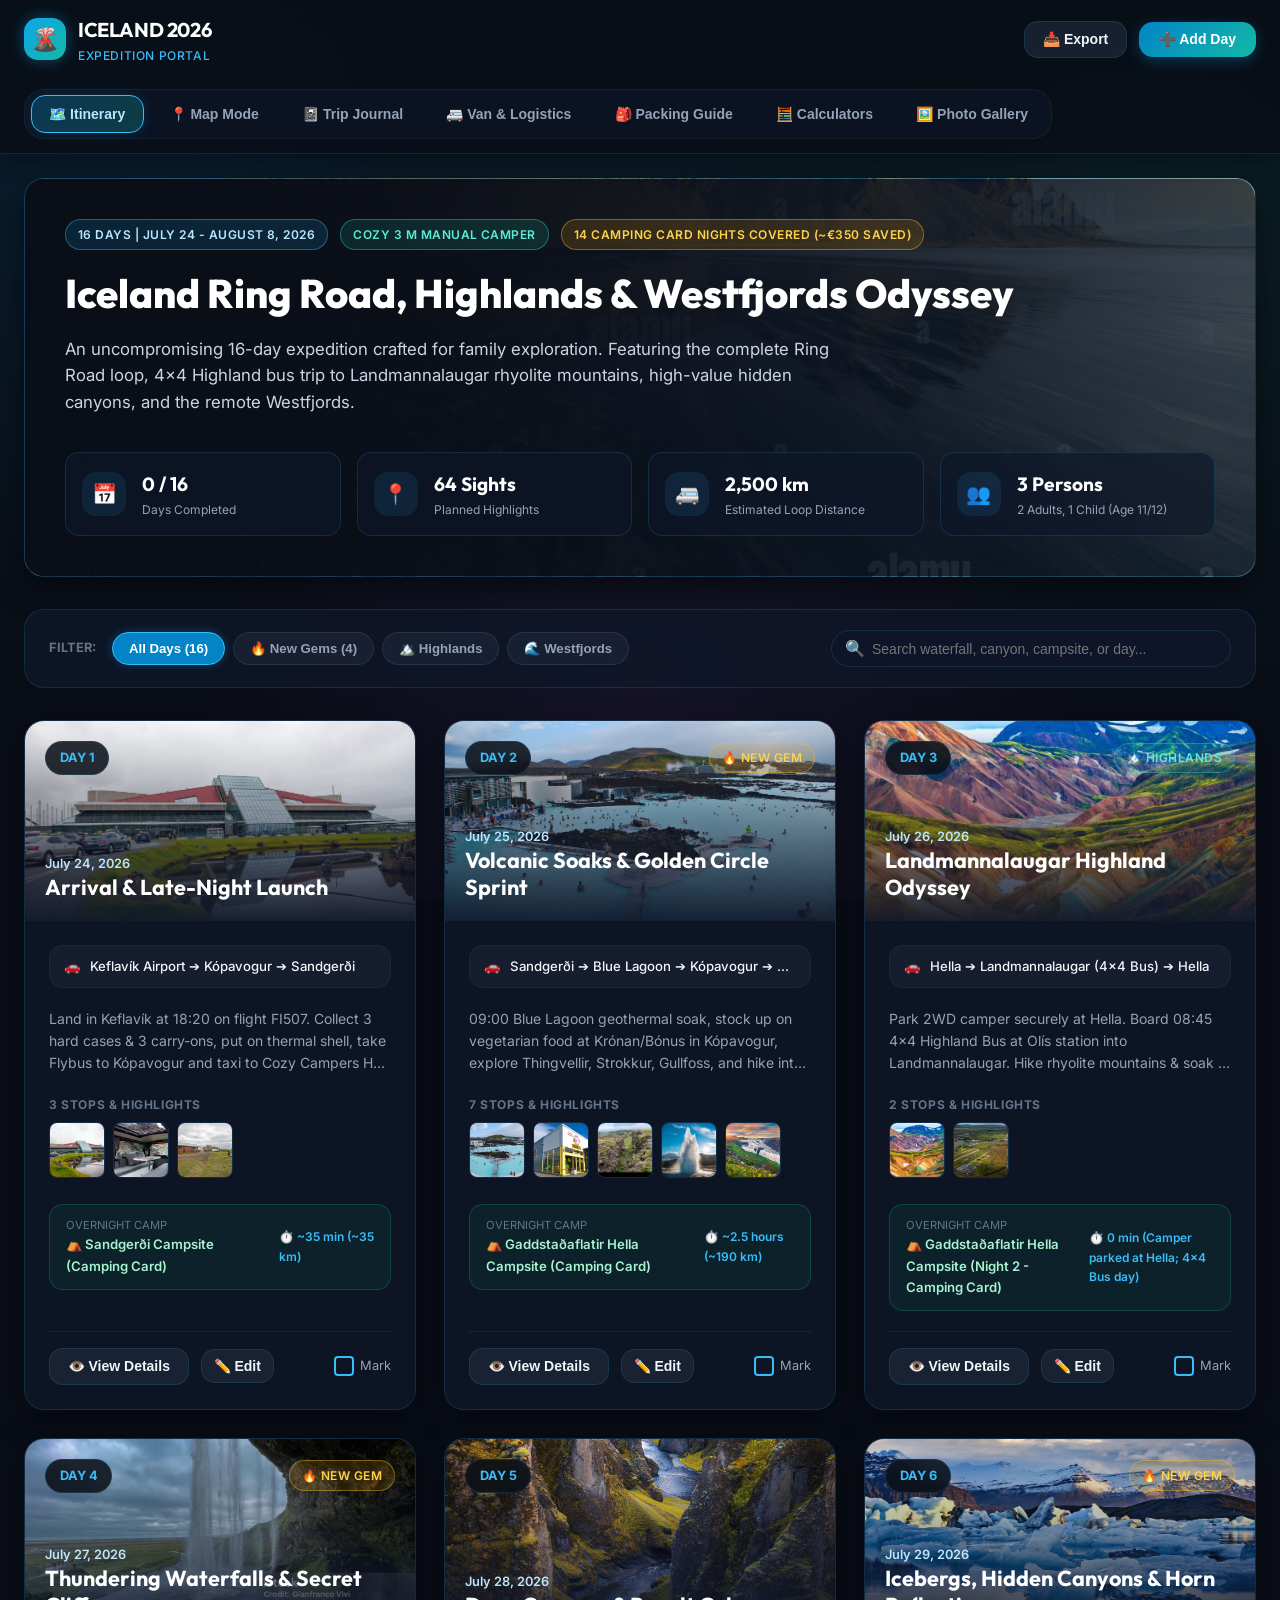
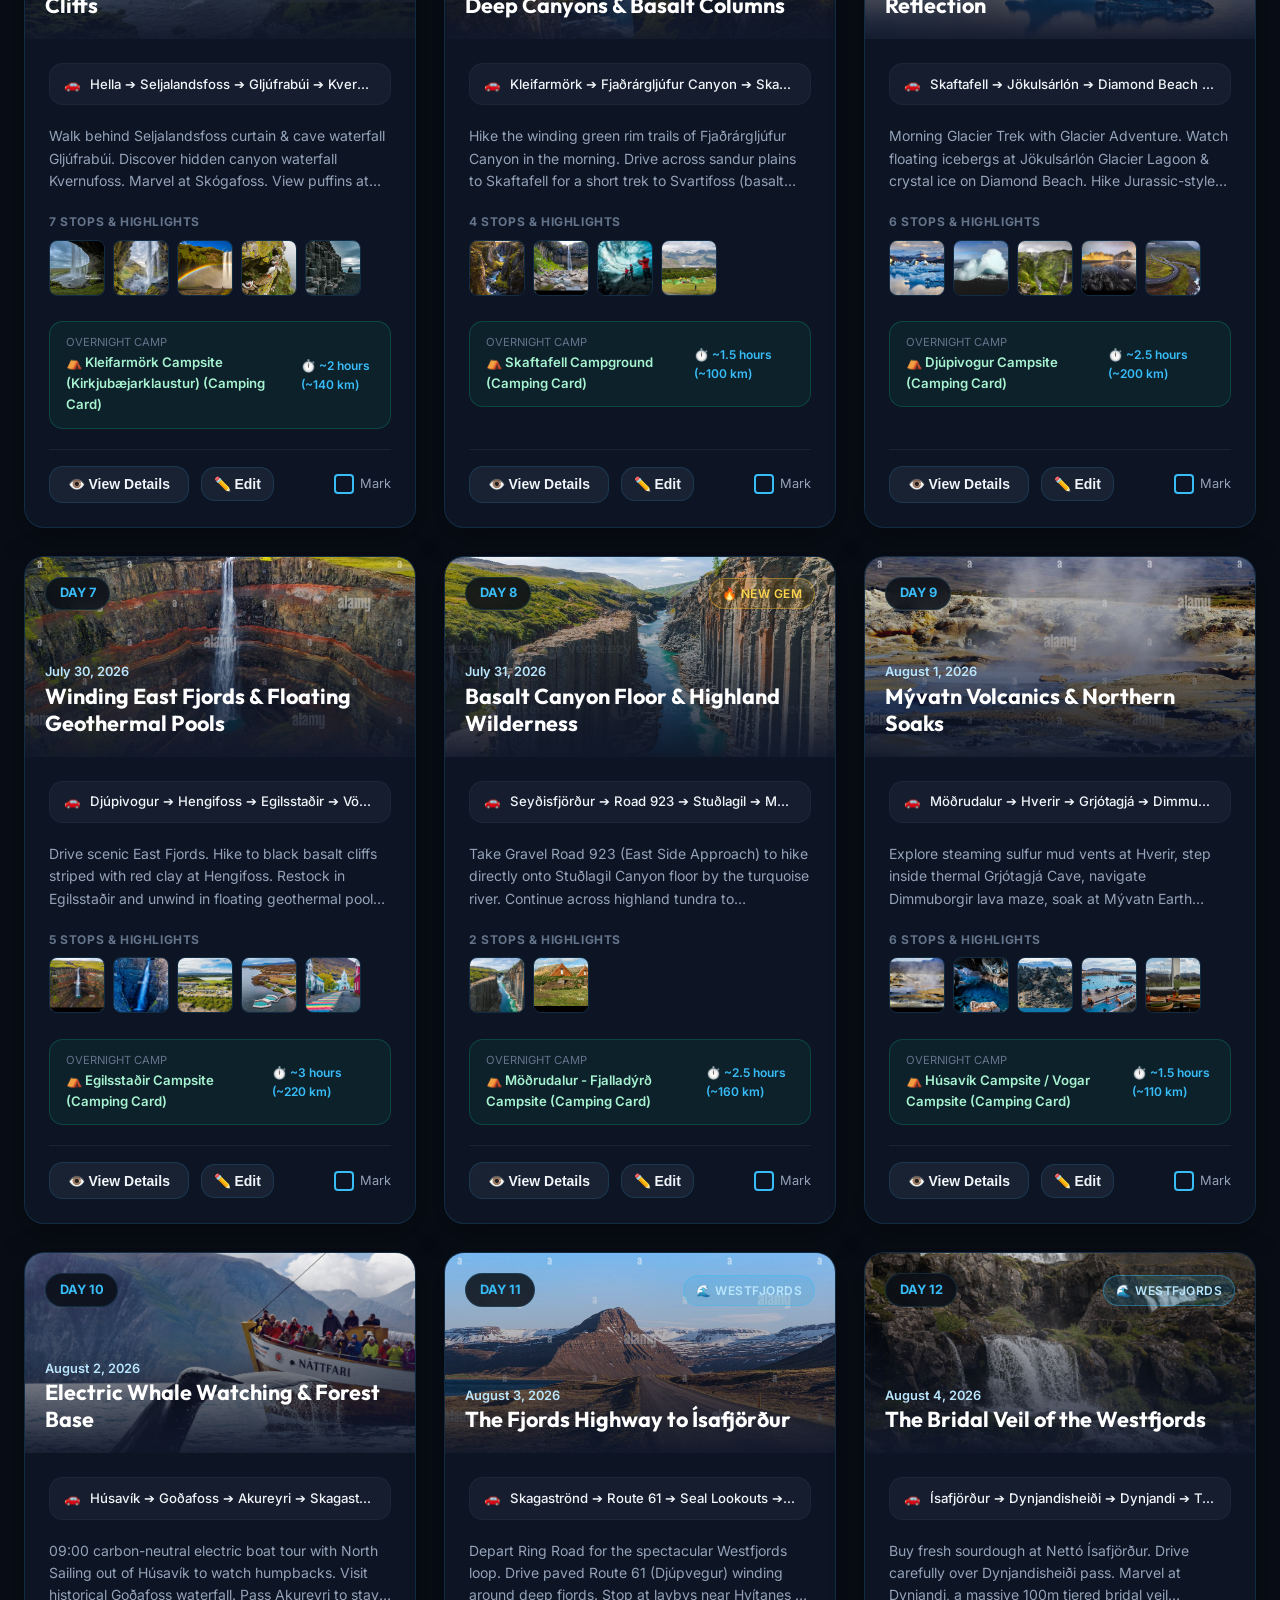
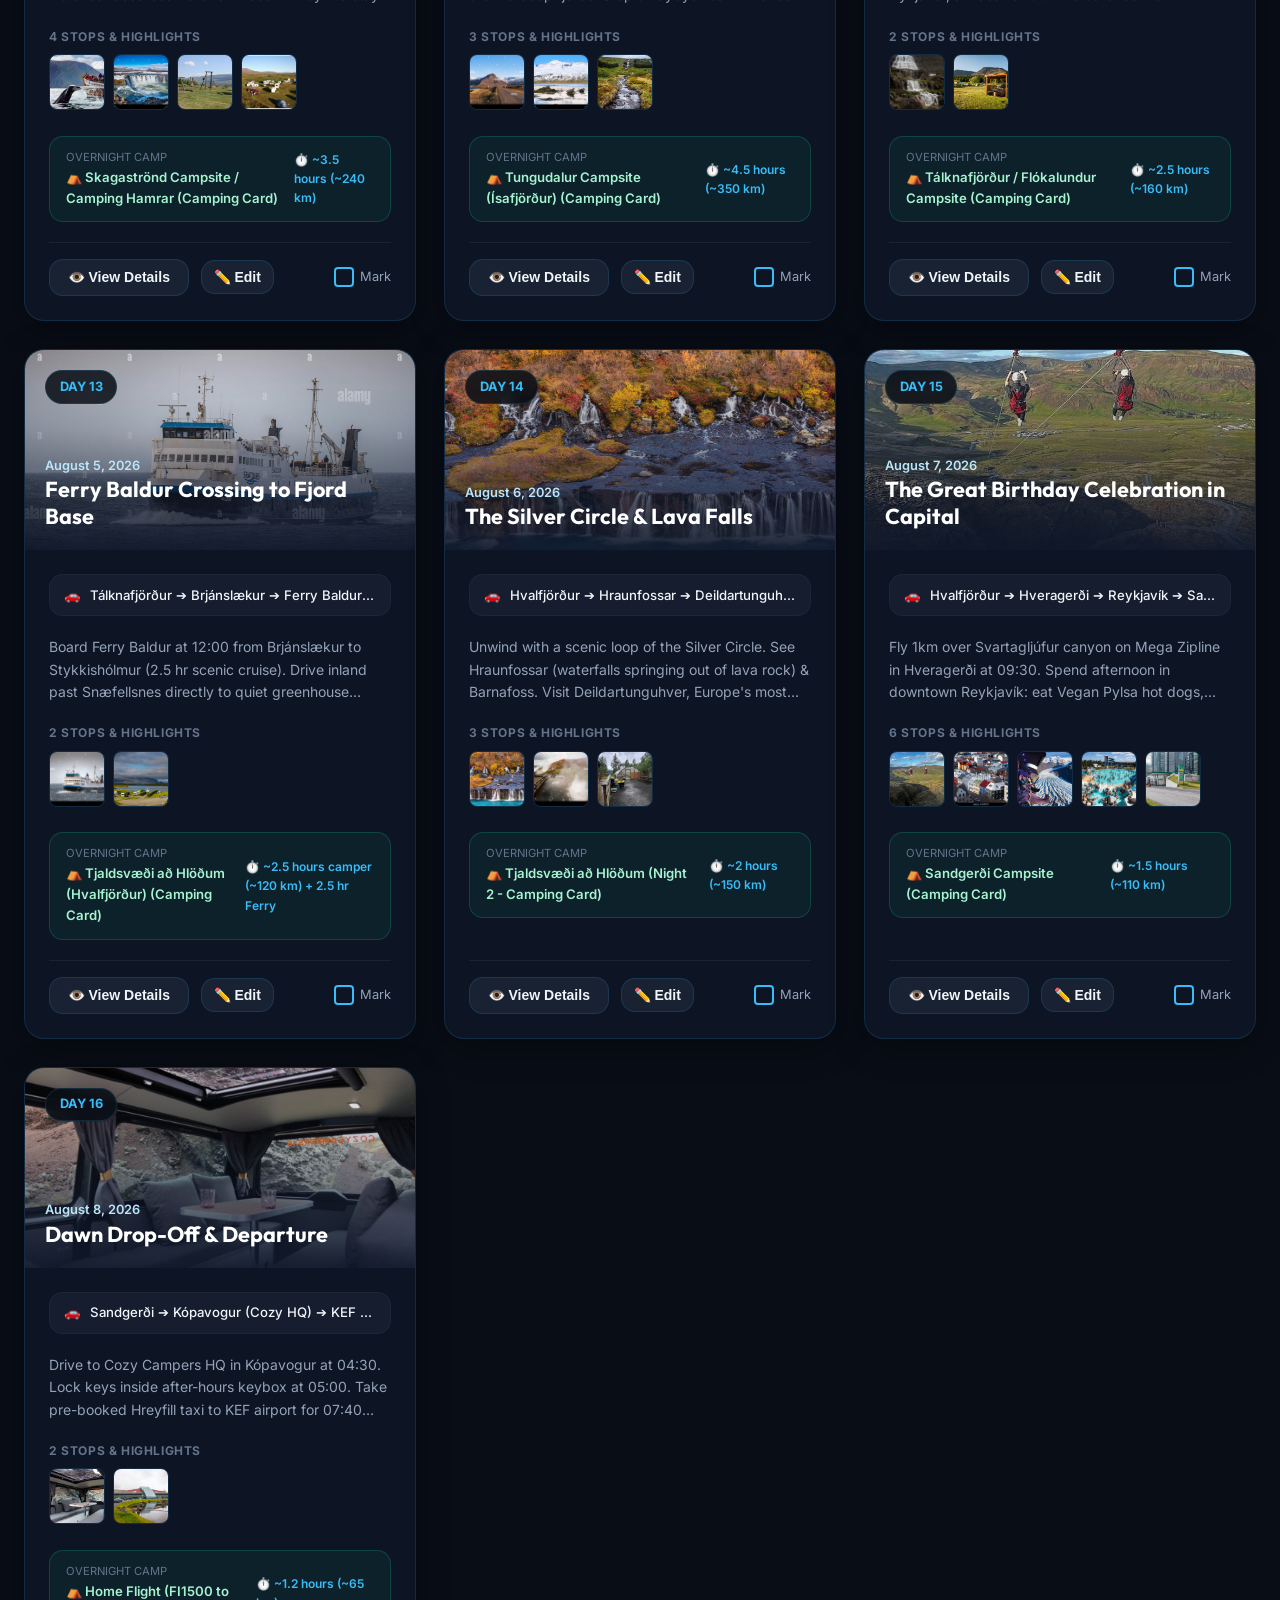
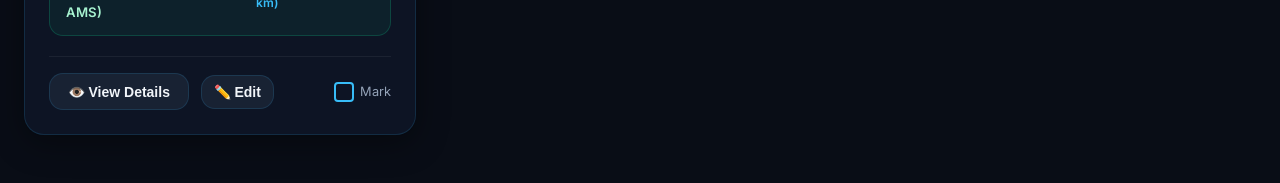
==== commit de8ddcb4: "Fix top menu width and sub page modal width on mobile screens" ====
--- a/index.html
+++ b/index.html
@@ -26,13 +26,25 @@
   <!-- Sticky Application Header -->
   <header class="app-header">
     <div class="header-content">
-      <a href="#" class="brand-logo">
-        <div class="brand-icon">🌋</div>
-        <div>
-          <div class="brand-title">ICELAND 2026</div>
-          <div class="brand-subtitle">Expedition Portal</div>
-        </div>
-      </a>
+      <div class="header-top-row">
+        <a href="#" class="brand-logo">
+          <div class="brand-icon">🌋</div>
+          <div>
+            <div class="brand-title">ICELAND 2026</div>
+            <div class="brand-subtitle">Expedition Portal</div>
+          </div>
+        </a>
+
+        <!-- Action Buttons -->
+        <div class="header-actions">
+          <button class="btn-secondary" onclick="exportDataJSON()" title="Export JSON backup of your customized plan">
+            <span>📥 Export</span>
+          </button>
+          <button class="btn-primary" onclick="addNewCustomDay()">
+            <span>➕ Add Day</span>
+          </button>
+        </div>
+      </div>
 
       <!-- Navigation Tabs -->
       <nav class="nav-tabs">
@@ -58,16 +70,6 @@
           <span>🖼️ Photo Gallery</span>
         </button>
       </nav>
-
-      <!-- Action Buttons -->
-      <div class="header-actions">
-        <button class="btn-secondary" onclick="exportDataJSON()" title="Export JSON backup of your customized plan">
-          <span>📥 Export Plan</span>
-        </button>
-        <button class="btn-primary" onclick="addNewCustomDay()">
-          <span>➕ Add Day</span>
-        </button>
-      </div>
     </div>
   </header>
 
@@ -412,21 +414,21 @@
 
   <!-- READ-ONLY DAY VIEW MODAL -->
   <div class="modal-overlay" id="day-view-modal">
-    <div class="modal-card" style="max-width: 760px; background: rgba(15, 23, 42, 0.98);">
+    <div class="modal-card day-view-modal-card">
       <div class="modal-header">
         <div>
           <span style="font-size: 0.75rem; color: var(--ice-400); font-weight: 700; text-transform: uppercase;" id="view-modal-day-num">DAY 1</span>
           <h2 class="modal-title" style="margin-top: 0.2rem;" id="view-modal-title">Day Title</h2>
           <div style="font-size: 0.8rem; color: var(--text-muted); margin-top: 0.25rem;" id="view-modal-date">July 24, 2026</div>
         </div>
-        <div style="display: flex; gap: 0.5rem; align-items: center;">
+        <div style="display: flex; gap: 0.5rem; align-items: center; flex-shrink: 0;">
           <button class="btn-secondary" style="font-size: 0.8rem; padding: 0.4rem 0.8rem;" onclick="switchToEditFromView()">✏️ Edit Plan</button>
           <button class="modal-close-btn" onclick="closeModal('day-view-modal')">✕</button>
         </div>
       </div>
 
       <div class="modal-body">
-        <div style="background: rgba(30, 41, 59, 0.5); padding: 0.85rem 1rem; border-radius: var(--radius-md); border: 1px solid var(--glass-border); margin-bottom: 1rem; display: flex; flex-wrap: wrap; gap: 1.5rem; justify-content: space-between; font-size: 0.85rem;">
+        <div class="modal-info-bar">
           <div>
             <span class="text-muted">Driving Route:</span>
             <div style="font-weight: 600; color: #fff;" id="view-modal-route">Route...</div>
--- a/styles.css
+++ b/styles.css
@@ -927,15 +927,66 @@
   font-size: 0.8rem;
 }
 
-/* Responsive Breakpoints */
+.header-top-row {
+  display: flex;
+  align-items: center;
+  justify-content: space-between;
+  width: 100%;
+  gap: 0.75rem;
+}
+
+.modal-info-bar {
+  background: rgba(30, 41, 59, 0.5);
+  padding: 0.85rem 1rem;
+  border-radius: var(--radius-md);
+  border: 1px solid var(--glass-border);
+  margin-bottom: 1rem;
+  display: flex;
+  flex-wrap: wrap;
+  gap: 1.5rem;
+  justify-content: space-between;
+  font-size: 0.85rem;
+}
+
+.day-view-modal-card {
+  max-width: 760px;
+  background: rgba(15, 23, 42, 0.98);
+}
+
+/* Responsive Breakpoints & Mobile Optimization */
 @media (max-width: 992px) {
+  html, body {
+    overflow-x: hidden;
+    width: 100%;
+  }
+  .app-header {
+    width: 100%;
+    overflow: hidden;
+  }
   .header-content {
     flex-direction: column;
     align-items: stretch;
+    gap: 0.5rem;
+    padding: 0.65rem 0.85rem;
+    width: 100%;
+    box-sizing: border-box;
   }
   .nav-tabs {
+    width: 100%;
+    max-width: 100%;
     overflow-x: auto;
-    padding-bottom: 0.5rem;
+    white-space: nowrap;
+    -webkit-overflow-scrolling: touch;
+    scroll-snap-type: x mandatory;
+    padding: 0.25rem;
+    gap: 0.35rem;
+    box-sizing: border-box;
+  }
+  .tab-btn {
+    flex-shrink: 0;
+    scroll-snap-align: start;
+    font-size: 0.8rem;
+    padding: 0.45rem 0.75rem;
   }
   .hero-title {
     font-size: 1.85rem;
@@ -944,3 +995,264 @@
     grid-template-columns: 1fr;
   }
 }
+
+@media (max-width: 768px) {
+  html, body {
+    max-width: 100vw;
+    overflow-x: hidden;
+  }
+
+  .app-header {
+    width: 100vw;
+    max-width: 100vw;
+    overflow: hidden;
+    position: sticky;
+    top: 0;
+  }
+
+  .header-content {
+    padding: 0.5rem 0.75rem;
+    gap: 0.5rem;
+    width: 100%;
+    max-width: 100%;
+    box-sizing: border-box;
+  }
+
+  .header-top-row {
+    display: flex;
+    align-items: center;
+    justify-content: space-between;
+    width: 100%;
+  }
+
+  .brand-title {
+    font-size: 1rem;
+  }
+  .brand-subtitle {
+    font-size: 0.65rem;
+  }
+  .brand-icon {
+    width: 32px;
+    height: 32px;
+    font-size: 1rem;
+  }
+
+  .header-actions {
+    width: auto;
+    gap: 0.35rem;
+  }
+  .header-actions .btn-primary, .header-actions .btn-secondary {
+    padding: 0.4rem 0.65rem;
+    font-size: 0.75rem;
+  }
+
+  .nav-tabs {
+    width: 100%;
+    max-width: 100%;
+    box-sizing: border-box;
+    display: flex;
+    flex-wrap: nowrap;
+    overflow-x: auto;
+    -webkit-overflow-scrolling: touch;
+    padding: 0.2rem;
+    gap: 0.3rem;
+  }
+
+  .tab-btn {
+    padding: 0.4rem 0.65rem;
+    font-size: 0.75rem;
+    gap: 0.25rem;
+    flex-shrink: 0;
+  }
+
+  .app-container {
+    padding: 0 0.65rem 2rem 0.65rem;
+    width: 100%;
+    max-width: 100vw;
+    overflow-x: hidden;
+    box-sizing: border-box;
+  }
+
+  .hero-banner {
+    padding: 1rem 0.85rem;
+    margin-top: 0.75rem;
+    margin-bottom: 1rem;
+    border-radius: var(--radius-md);
+  }
+
+  .hero-title {
+    font-size: 1.3rem;
+    line-height: 1.2;
+  }
+
+  .hero-description {
+    font-size: 0.85rem;
+    line-height: 1.4;
+  }
+
+  .trip-stats-grid {
+    grid-template-columns: repeat(2, 1fr);
+    gap: 0.5rem;
+  }
+
+  .stat-card {
+    padding: 0.5rem 0.65rem;
+    gap: 0.5rem;
+  }
+  .stat-icon {
+    width: 32px;
+    height: 32px;
+    font-size: 0.9rem;
+  }
+  .stat-val {
+    font-size: 0.85rem;
+  }
+  .stat-lbl {
+    font-size: 0.65rem;
+  }
+
+  .toolbar-card {
+    padding: 0.75rem;
+    gap: 0.65rem;
+    flex-direction: column;
+    align-items: stretch;
+  }
+
+  .filter-group {
+    width: 100%;
+    overflow-x: auto;
+    white-space: nowrap;
+    -webkit-overflow-scrolling: touch;
+    padding-bottom: 0.2rem;
+  }
+
+  .filter-btn {
+    padding: 0.35rem 0.7rem;
+    font-size: 0.72rem;
+    flex-shrink: 0;
+  }
+
+  .search-box {
+    min-width: 100%;
+    max-width: 100%;
+  }
+
+  .days-grid {
+    grid-template-columns: 1fr;
+    gap: 1rem;
+  }
+
+  .day-card-header {
+    height: 150px;
+  }
+
+  .day-title {
+    font-size: 1.1rem;
+  }
+
+  .day-card-body {
+    padding: 0.85rem;
+    gap: 0.75rem;
+  }
+
+  .day-route-bar {
+    padding: 0.45rem 0.65rem;
+    font-size: 0.75rem;
+  }
+
+  .card-actions-row {
+    flex-wrap: wrap;
+    gap: 0.5rem;
+  }
+
+  /* MODALS FOR MOBILE PHONE SCREEN */
+  .modal-overlay {
+    padding: 0.25rem !important;
+    align-items: center !important;
+    justify-content: center !important;
+    box-sizing: border-box !important;
+  }
+
+  .modal-card, .day-view-modal-card {
+    width: 100% !important;
+    max-width: 100% !important;
+    max-height: 94vh !important;
+    border-radius: var(--radius-md) !important;
+    margin: 0 !important;
+    box-sizing: border-box !important;
+    overflow-x: hidden !important;
+  }
+
+  .modal-header {
+    padding: 0.85rem !important;
+    flex-wrap: wrap !important;
+    gap: 0.5rem !important;
+    width: 100% !important;
+    box-sizing: border-box !important;
+  }
+
+  .modal-title {
+    font-size: 1.1rem !important;
+    line-height: 1.25 !important;
+    word-break: break-word !important;
+  }
+
+  .modal-body {
+    padding: 0.85rem !important;
+    gap: 0.85rem !important;
+    width: 100% !important;
+    max-width: 100% !important;
+    box-sizing: border-box !important;
+    overflow-x: hidden !important;
+  }
+
+  .modal-info-bar {
+    flex-direction: column !important;
+    gap: 0.65rem !important;
+    padding: 0.75rem !important;
+    width: 100% !important;
+    box-sizing: border-box !important;
+  }
+
+  .modal-body p, .modal-body div, .modal-body input, .modal-body textarea {
+    max-width: 100% !important;
+    word-break: break-word !important;
+    box-sizing: border-box !important;
+  }
+
+  /* Prevent zoom on text entry in mobile browsers */
+  .form-input, .form-textarea, .form-select {
+    font-size: 16px !important;
+  }
+
+  #expedition-map {
+    height: 440px !important;
+  }
+
+  .section-grid {
+    grid-template-columns: 1fr;
+    gap: 0.85rem;
+  }
+
+  .gallery-grid {
+    grid-template-columns: repeat(2, 1fr);
+    gap: 0.5rem;
+  }
+
+  .gallery-card {
+    height: 140px;
+  }
+}
+
+@media (max-width: 480px) {
+  .trip-stats-grid {
+    grid-template-columns: 1fr 1fr;
+  }
+  .hero-badge-row {
+    gap: 0.25rem;
+  }
+  .badge {
+    font-size: 0.65rem;
+    padding: 0.2rem 0.45rem;
+  }
+}
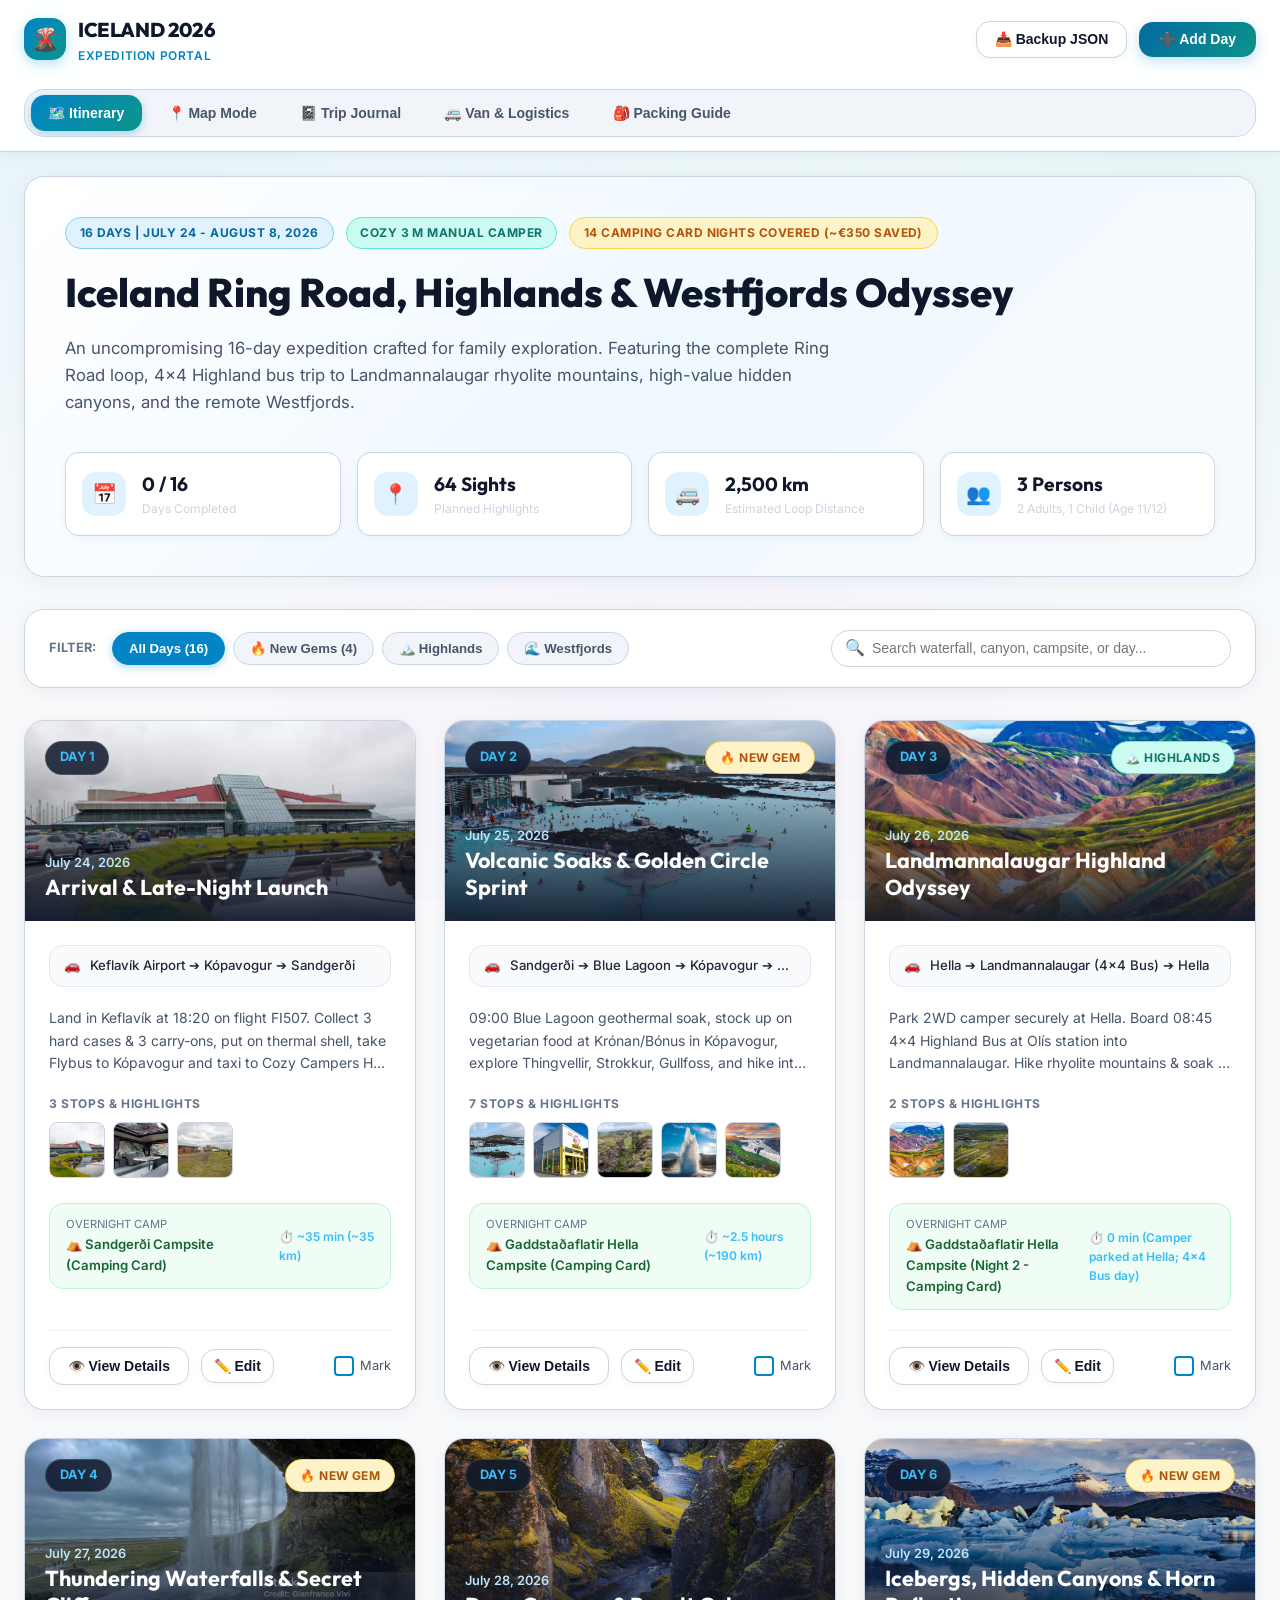
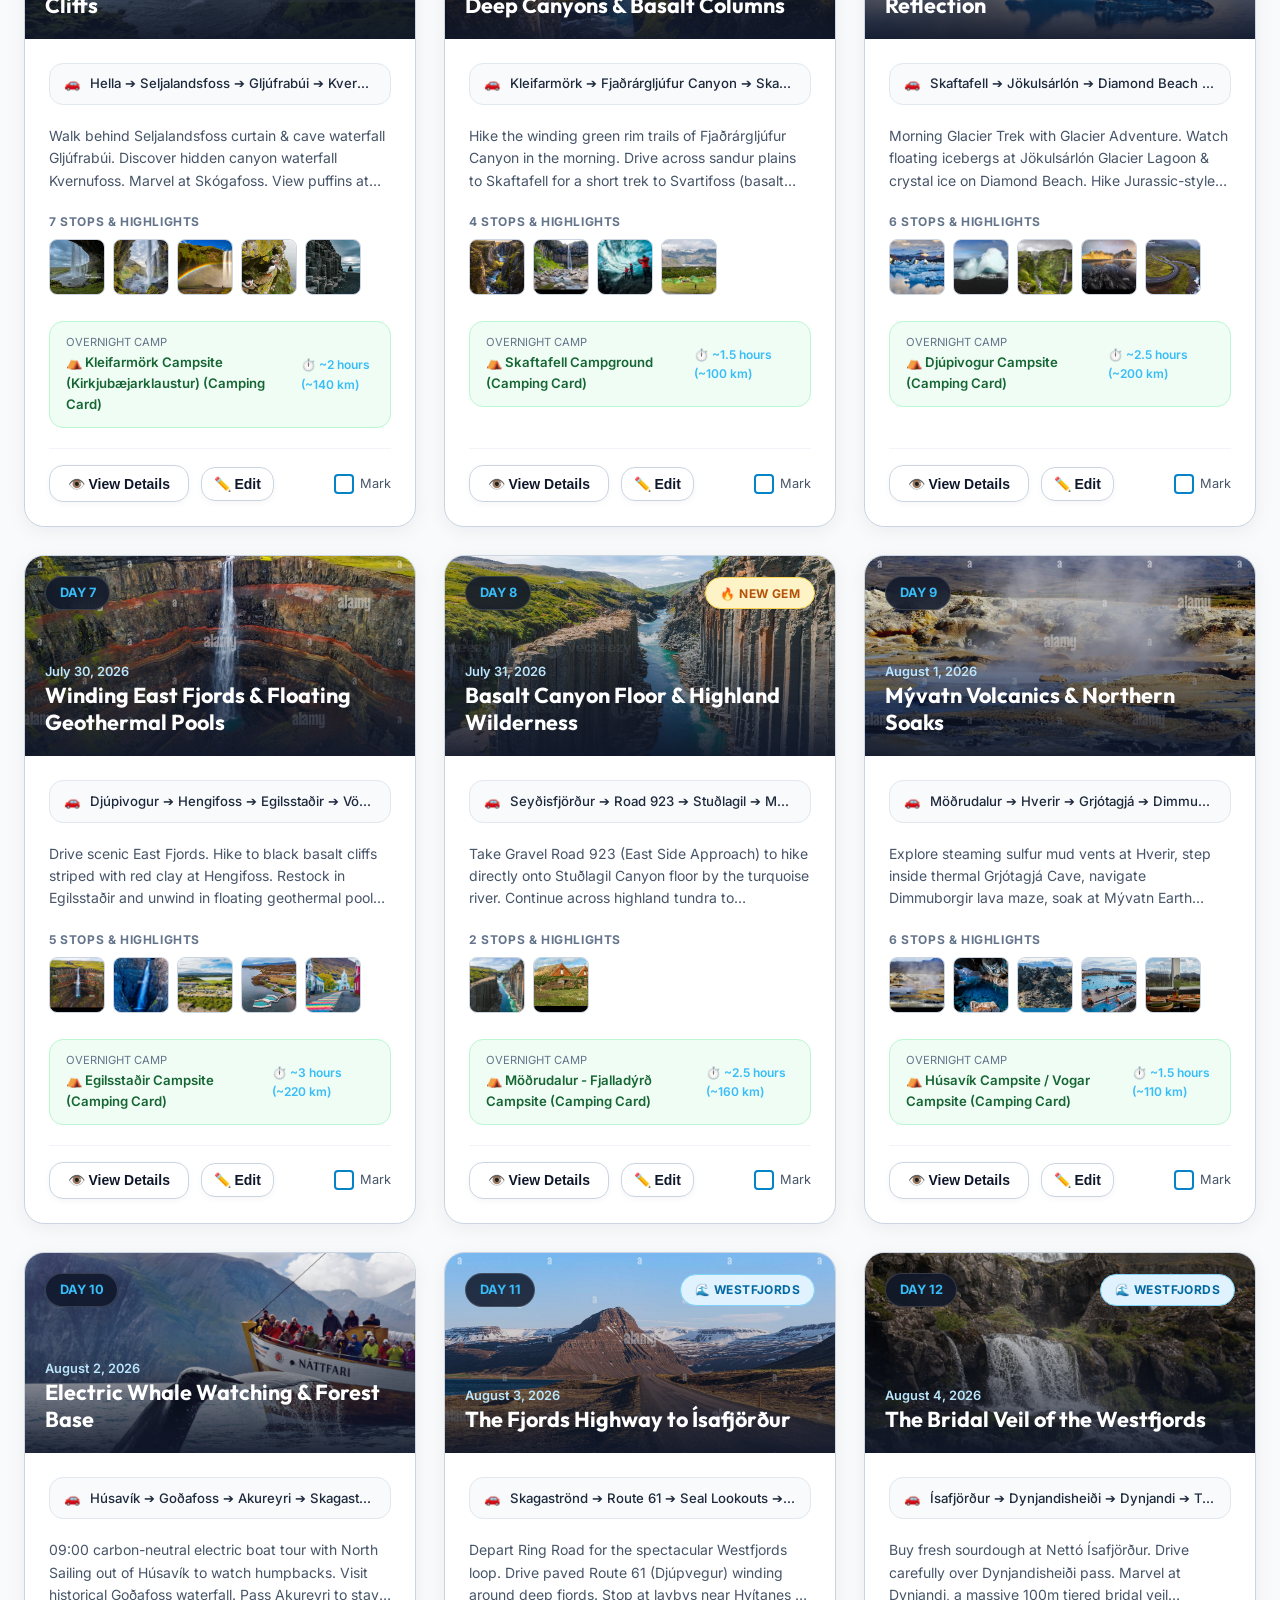
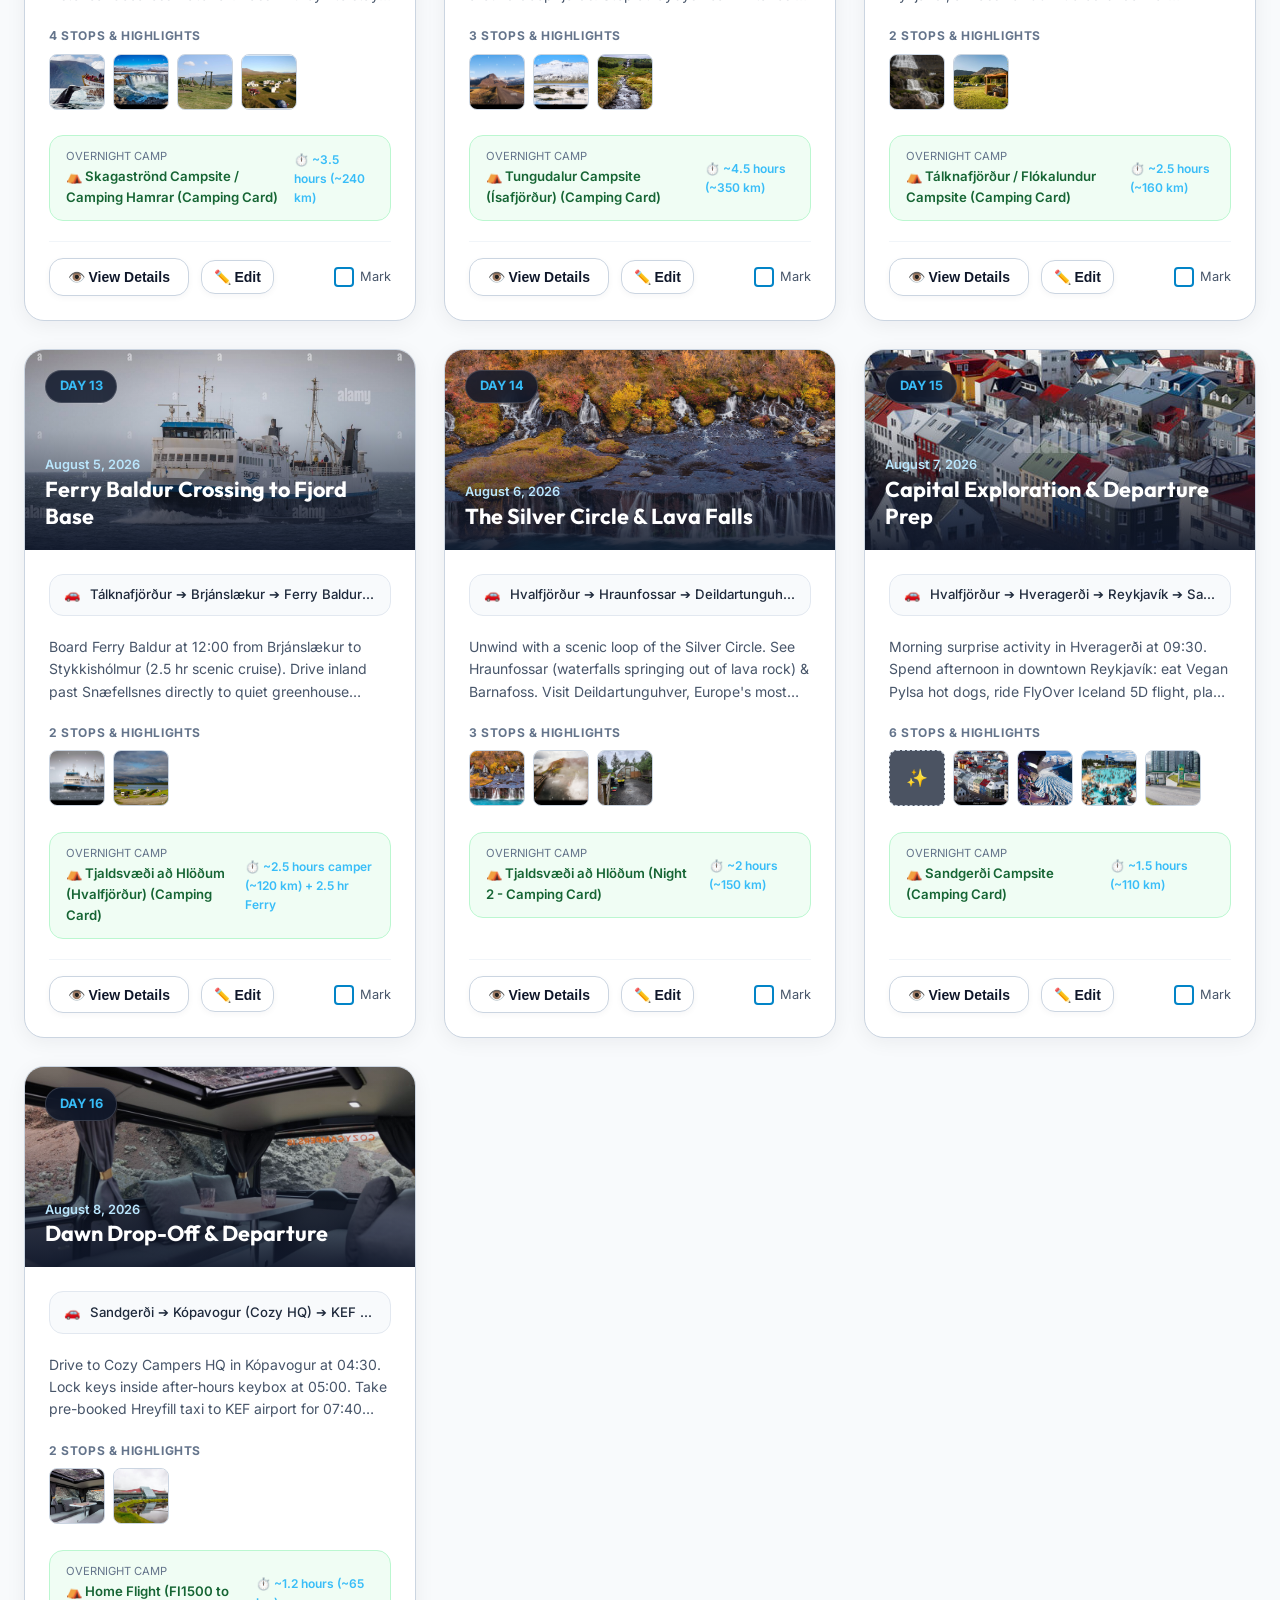
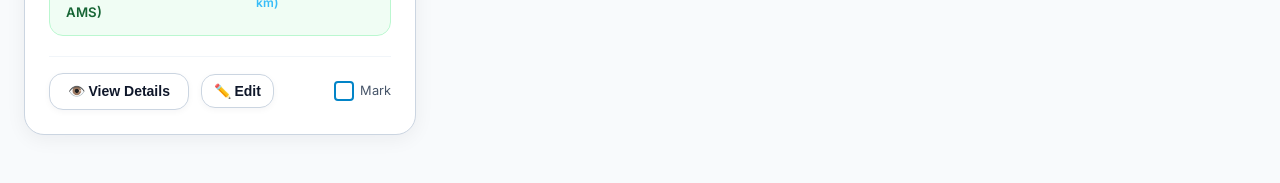
==== commit 5584911b: "feat: add journal export functionality and update UI with improved layout and light theme styling" ====
--- a/index.html
+++ b/index.html
@@ -8,7 +8,7 @@
 
   <!-- PWA Manifest -->
   <link rel="manifest" href="manifest.json">
-  <meta name="theme-color" content="#0b1120">
+  <meta name="theme-color" content="#f8fafc">
 
   <!-- Google Fonts -->
   <link rel="preconnect" href="https://fonts.googleapis.com">
@@ -37,8 +37,8 @@
 
         <!-- Action Buttons -->
         <div class="header-actions">
-          <button class="btn-secondary" onclick="exportDataJSON()" title="Export JSON backup of your customized plan">
-            <span>📥 Export</span>
+          <button class="btn-secondary" onclick="exportDataJSON()" title="Export JSON backup of your customized plan & journal">
+            <span>📥 Backup JSON</span>
           </button>
           <button class="btn-primary" onclick="addNewCustomDay()">
             <span>➕ Add Day</span>
@@ -63,12 +63,6 @@
         <button class="tab-btn" data-tab="packing">
           <span>🎒 Packing Guide</span>
         </button>
-        <button class="tab-btn" data-tab="calculators">
-          <span>🧮 Calculators</span>
-        </button>
-        <button class="tab-btn" data-tab="gallery">
-          <span>🖼️ Photo Gallery</span>
-        </button>
       </nav>
     </div>
   </header>
@@ -154,8 +148,8 @@
     <section id="tab-panel-map" class="tab-content-panel hidden">
       <div style="display: flex; flex-wrap: wrap; align-items: center; justify-content: space-between; margin-bottom: 1rem; gap: 1rem;">
         <div>
-          <h2 style="font-family: var(--font-heading); font-size: 1.5rem; font-weight: 700; color: #fff;">Interactive Expedition Map</h2>
-          <p class="text-muted">Full 16-day route and 55+ locations mapped with interactive popups and journal notes.</p>
+          <h2 style="font-family: var(--font-heading); font-size: 1.5rem; font-weight: 700; color: var(--text-main);">Interactive Expedition Map</h2>
+          <p class="text-muted">Full 16-day route and 55+ locations mapped with interactive popups and 1-click Google Maps links.</p>
         </div>
         <div style="display: flex; gap: 0.75rem;">
           <button class="btn-primary" onclick="downloadKMLFile()">
@@ -165,11 +159,11 @@
       </div>
 
       <!-- Leaflet Map Container -->
-      <div id="expedition-map" style="height: 700px; width: 100%; border-radius: var(--radius-lg); border: 1px solid var(--glass-border); overflow: hidden; margin-bottom: 1.5rem; box-shadow: 0 20px 40px rgba(0,0,0,0.5);"></div>
+      <div id="expedition-map" style="height: 700px; width: 100%; border-radius: var(--radius-lg); border: 1px solid var(--glass-border); overflow: hidden; margin-bottom: 1.5rem; box-shadow: var(--glass-shadow);"></div>
 
       <!-- Android Mobile Connection Card -->
-      <div style="background: rgba(30, 41, 59, 0.6); padding: 1.25rem; border-radius: var(--radius-md); border: 1px solid var(--glass-border);">
-        <h4 style="font-weight: 700; color: var(--aurora-400); font-size: 1rem; margin-bottom: 0.5rem;">📱 Access On Your Android Phone</h4>
+      <div style="background: #ffffff; padding: 1.25rem; border-radius: var(--radius-md); border: 1px solid var(--glass-border); box-shadow: 0 4px 16px rgba(15,23,42,0.04);">
+        <h4 style="font-weight: 700; color: var(--ice-500); font-size: 1rem; margin-bottom: 0.5rem;">📱 Access On Your Android Phone</h4>
         <p style="font-size: 0.875rem; color: var(--text-muted); line-height: 1.5;">
           1. Connect your Android phone to the same Wi-Fi / Hotspot as your laptop.<br>
           2. Open Chrome or Firefox on your phone and type <strong>http://192.168.x.x:8080</strong> (or your laptop local IP).<br>
@@ -181,9 +175,19 @@
 
     <!-- TAB: TRIP JOURNAL -->
     <section id="tab-panel-journal" class="tab-content-panel hidden">
-      <div style="margin-bottom: 1.5rem;">
-        <h2 style="font-family: var(--font-heading); font-size: 1.5rem; font-weight: 700; color: #fff; margin-bottom: 0.5rem;">📓 Expedition Location Journal</h2>
-        <p class="text-muted">View all your saved location notes, memories, and travel logs.</p>
+      <div style="display: flex; flex-wrap: wrap; align-items: center; justify-content: space-between; margin-bottom: 1.5rem; gap: 1rem;">
+        <div>
+          <h2 style="font-family: var(--font-heading); font-size: 1.5rem; font-weight: 700; color: var(--text-main); margin-bottom: 0.25rem;">📓 Expedition Location Journal</h2>
+          <p class="text-muted">View all your saved location notes, memories, and travel logs (auto-saved & exportable).</p>
+        </div>
+        <div style="display: flex; gap: 0.75rem; flex-wrap: wrap;">
+          <button class="btn-secondary" onclick="exportJournalTXT()">
+            <span>📄 Export Journal (TXT)</span>
+          </button>
+          <button class="btn-primary" onclick="exportDataJSON()">
+            <span>💾 Backup Everything (JSON)</span>
+          </button>
+        </div>
       </div>
 
       <div id="journal-entries-container">
@@ -205,21 +209,21 @@
             </div>
           </div>
           <div style="display: flex; flex-direction: column; gap: 0.75rem; font-size: 0.875rem;">
-            <div style="display: flex; justify-content: space-between; padding-bottom: 0.5rem; border-bottom: 1px solid rgba(255,255,255,0.05);">
+            <div style="display: flex; justify-content: space-between; padding-bottom: 0.5rem; border-bottom: 1px solid var(--glass-border);">
               <span class="text-muted">Chassis Dimensions</span>
               <span style="font-weight: 600;">5.4m Length / 1.4m Interior Height</span>
             </div>
-            <div style="display: flex; justify-content: space-between; padding-bottom: 0.5rem; border-bottom: 1px solid rgba(255,255,255,0.05);">
+            <div style="display: flex; justify-content: space-between; padding-bottom: 0.5rem; border-bottom: 1px solid var(--glass-border);">
               <span class="text-muted">Bed Platform Size</span>
               <span style="font-weight: 600;">160cm x 193cm (Convertible Sofa Bed)</span>
             </div>
-            <div style="display: flex; justify-content: space-between; padding-bottom: 0.5rem; border-bottom: 1px solid rgba(255,255,255,0.05);">
+            <div style="display: flex; justify-content: space-between; padding-bottom: 0.5rem; border-bottom: 1px solid var(--glass-border);">
               <span class="text-muted">Heating Utility</span>
-              <span style="font-weight: 600; color: #fcd34d;">Webasto Diesel (Connected to 80L Tank)</span>
-            </div>
-            <div style="display: flex; justify-content: space-between; padding-bottom: 0.5rem; border-bottom: 1px solid rgba(255,255,255,0.05);">
+              <span style="font-weight: 600; color: #d97706;">Webasto Diesel (Connected to 80L Tank)</span>
+            </div>
+            <div style="display: flex; justify-content: space-between; padding-bottom: 0.5rem; border-bottom: 1px solid var(--glass-border);">
               <span class="text-muted">Electrical Supply</span>
-              <span style="font-weight: 600; color: #a7f3d0;">115W Solar + Engine Alternator</span>
+              <span style="font-weight: 600; color: #059669;">115W Solar + Engine Alternator</span>
             </div>
             <div style="display: flex; justify-content: space-between;">
               <span class="text-muted">Kitchen Essentials</span>
@@ -238,17 +242,46 @@
             </div>
           </div>
           <div style="display: flex; flex-direction: column; gap: 0.75rem; font-size: 0.85rem;">
-            <div style="background: rgba(30, 41, 59, 0.5); padding: 0.75rem; border-radius: var(--radius-md);">
-              <div style="font-weight: 700; color: var(--ice-400);">18:20 Landing at KEF</div>
+            <div style="background: #f8fafc; padding: 0.75rem; border-radius: var(--radius-md); border: 1px solid #e2e8f0;">
+              <div style="font-weight: 700; color: var(--ice-500);">18:20 Landing at KEF</div>
               <div style="color: var(--text-muted);">Clear border control & collect 3 hard cases + 3 carry-ons. Put on windproof shell immediately.</div>
             </div>
-            <div style="background: rgba(30, 41, 59, 0.5); padding: 0.75rem; border-radius: var(--radius-md);">
-              <div style="font-weight: 700; color: var(--ice-400);">19:45 - 20:30 Flybus to Kópavogur</div>
+            <div style="background: #f8fafc; padding: 0.75rem; border-radius: var(--radius-md); border: 1px solid #e2e8f0;">
+              <div style="font-weight: 700; color: var(--ice-500);">19:45 - 20:30 Flybus to Kópavogur</div>
               <div style="color: var(--text-muted);">Board Flybus outside terminal to Hamraborg stop (Kópavogur Library).</div>
             </div>
-            <div style="background: rgba(30, 41, 59, 0.5); padding: 0.75rem; border-radius: var(--radius-md);">
-              <div style="font-weight: 700; color: var(--ice-400);">20:30 Taxi to Cozy HQ & Keybox Pickup</div>
+            <div style="background: #f8fafc; padding: 0.75rem; border-radius: var(--radius-md); border: 1px solid #e2e8f0;">
+              <div style="font-weight: 700; color: var(--ice-500);">20:30 Taxi to Cozy HQ & Keybox Pickup</div>
               <div style="color: var(--text-muted);">Short 3.5km Hreyfill taxi ride to Kársnesbraut 106. Keybox code self-service pickup.</div>
+            </div>
+          </div>
+        </div>
+
+        <!-- Final Day Departure & Return Protocol -->
+        <div class="info-card">
+          <div class="info-card-header">
+            <div class="info-card-icon">🛫</div>
+            <div>
+              <div class="info-card-title">Day 16 Departure & Van Return</div>
+              <div style="font-size: 0.75rem; color: var(--text-muted);">Keybox Drop & KEF Airport Transfer</div>
+            </div>
+          </div>
+          <div style="display: flex; flex-direction: column; gap: 0.75rem; font-size: 0.85rem;">
+            <div style="background: #f8fafc; padding: 0.75rem; border-radius: var(--radius-md); border: 1px solid #e2e8f0;">
+              <div style="font-weight: 700; color: var(--ice-500);">04:30 Depart Sandgerði Campsite</div>
+              <div style="color: var(--text-muted);">Early morning drive (~10 mins) from Sandgerði campsite to Cozy Campers HQ in Kópavogur.</div>
+            </div>
+            <div style="background: #f8fafc; padding: 0.75rem; border-radius: var(--radius-md); border: 1px solid #e2e8f0;">
+              <div style="font-weight: 700; color: var(--ice-500);">05:00 After-Hours Keybox Return</div>
+              <div style="color: var(--text-muted);">Lock van doors & drop key into after-hours keybox at Kársnesbraut 106.</div>
+            </div>
+            <div style="background: #f8fafc; padding: 0.75rem; border-radius: var(--radius-md); border: 1px solid #e2e8f0;">
+              <div style="font-weight: 700; color: var(--ice-500);">05:15 - 05:45 Taxi to KEF Airport</div>
+              <div style="color: var(--text-muted);">Pre-booked Hreyfill Taxi direct transfer to Keflavík Terminal for check-in.</div>
+            </div>
+            <div style="background: #f8fafc; padding: 0.75rem; border-radius: var(--radius-md); border: 1px solid #e2e8f0;">
+              <div style="font-weight: 700; color: #059669;">07:40 Departure Flight FI1500</div>
+              <div style="color: var(--text-muted);">Board flight FI1500 back to Amsterdam.</div>
             </div>
           </div>
         </div>
@@ -265,7 +298,7 @@
           <p style="font-size: 0.85rem; color: var(--text-muted);">
             The Icelandic Camping Card covers overnight stay fees for 2 adults and up to 4 children at designated partner campsites across Iceland.
           </p>
-          <div style="background: rgba(16, 185, 129, 0.1); border: 1px solid rgba(16, 185, 129, 0.3); padding: 0.85rem; border-radius: var(--radius-md); font-size: 0.825rem; color: #a7f3d0;">
+          <div style="background: #f0fdf4; border: 1px solid #bbf7d0; padding: 0.85rem; border-radius: var(--radius-md); font-size: 0.825rem; color: #166534;">
             <strong>Covered Sites On Route:</strong> Sandgerði, Gaddstaðaflatir Hella, Kleifarmörk, Skaftafell, Djúpivogur, Egilsstaðir, Möðrudalur, Húsavík, Skagaströnd, Tungudalur (Ísafjörður), Tálknafjörður, Tjaldsvæði að Hlöðum.
           </div>
         </div>
@@ -319,97 +352,6 @@
       </div>
     </section>
 
-    <!-- TAB 4: CALCULATORS & BUDGET -->
-    <section id="tab-panel-calculators" class="tab-content-panel hidden">
-      <div class="section-grid">
-        
-        <!-- Luggage Tetris Calculator -->
-        <div class="info-card">
-          <div class="info-card-header">
-            <div class="info-card-icon">🧳</div>
-            <div>
-              <div class="info-card-title">Van Luggage Space Advisor</div>
-              <div style="font-size: 0.75rem; color: var(--text-muted);">Cozy 3 M Storage Tetris</div>
-            </div>
-          </div>
-
-          <div class="form-group">
-            <label class="form-label">Checked Hard Suitcases (20kg Limit)</label>
-            <input type="number" id="calc-hard" class="form-input" value="3" min="0" max="6" onchange="calculateLuggageTetris()">
-          </div>
-
-          <div class="form-group">
-            <label class="form-label">Cabin Carry-On / Soft Bags (10kg Limit)</label>
-            <input type="number" id="calc-soft" class="form-input" value="3" min="0" max="6" onchange="calculateLuggageTetris()">
-          </div>
-
-          <div id="tetris-result"></div>
-        </div>
-
-        <!-- Ferry Baldur Cost Estimator -->
-        <div class="info-card">
-          <div class="info-card-header">
-            <div class="info-card-icon">⛵</div>
-            <div>
-              <div class="info-card-title">Ferry Baldur Cost Estimator</div>
-              <div style="font-size: 0.75rem; color: var(--text-muted);">Breiðafjörður Fjord Crossing (Aug 5)</div>
-            </div>
-          </div>
-
-          <div class="form-group">
-            <label class="form-label">Vehicle Length (Meters)</label>
-            <select id="ferry-len" class="form-select" onchange="calculateFerryFare()">
-              <option value="5.4" selected>Cozy 3 M (5.4m total chassis)</option>
-              <option value="4.9">Compact Van (Under 5.0m)</option>
-              <option value="6.5">Large Motorhome (Over 6.0m)</option>
-            </select>
-          </div>
-
-          <div class="form-group">
-            <label class="form-label">Adult Passengers</label>
-            <input type="number" id="ferry-adults" class="form-input" value="2" min="1" max="5" onchange="calculateFerryFare()">
-          </div>
-
-          <div class="form-group">
-            <label class="form-label">Child Passenger Age</label>
-            <input type="number" id="ferry-child-age" class="form-input" value="11" min="1" max="17" onchange="calculateFerryFare()">
-          </div>
-
-          <div style="background: rgba(30, 41, 59, 0.6); padding: 1rem; border-radius: var(--radius-md); font-size: 0.85rem; display: flex; flex-direction: column; gap: 0.5rem; margin-top: 0.5rem;">
-            <div style="display: flex; justify-content: space-between;">
-              <span class="text-muted">Vehicle Base Fare:</span>
-              <span id="ferry-veh-fare" style="font-weight: 600;">13,800 ISK</span>
-            </div>
-            <div style="display: flex; justify-content: space-between;">
-              <span class="text-muted">Adult Tickets:</span>
-              <span id="ferry-adult-fare" style="font-weight: 600;">15,400 ISK</span>
-            </div>
-            <div style="display: flex; justify-content: space-between;">
-              <span class="text-muted">Child Ticket (Age 11):</span>
-              <span id="ferry-child-fare" style="font-weight: 600; color: #a7f3d0;">0 ISK (Free)</span>
-            </div>
-            <div style="display: flex; justify-content: space-between; padding-top: 0.5rem; border-top: 1px solid rgba(255,255,255,0.1); font-weight: 700; color: var(--ice-400);">
-              <span>Total Estimated Fare:</span>
-              <span id="ferry-total-fare">29,200 ISK (~€195)</span>
-            </div>
-          </div>
-        </div>
-
-      </div>
-    </section>
-
-    <!-- TAB 5: PHOTO GALLERY -->
-    <section id="tab-panel-gallery" class="tab-content-panel hidden">
-      <div style="margin-bottom: 1.5rem;">
-        <h2 style="font-family: var(--font-heading); font-size: 1.5rem; font-weight: 700; color: #fff; margin-bottom: 0.5rem;">Expedition Photo Asset Explorer</h2>
-        <p class="text-muted">Click any photo to view full-resolution lightbox view.</p>
-      </div>
-
-      <div class="gallery-grid" id="gallery-grid-container">
-        <!-- Rendered dynamically by app.js -->
-      </div>
-    </section>
-
   </div>
 
   <!-- READ-ONLY DAY VIEW MODAL -->
@@ -417,7 +359,7 @@
     <div class="modal-card day-view-modal-card">
       <div class="modal-header">
         <div>
-          <span style="font-size: 0.75rem; color: var(--ice-400); font-weight: 700; text-transform: uppercase;" id="view-modal-day-num">DAY 1</span>
+          <span style="font-size: 0.75rem; color: var(--ice-500); font-weight: 700; text-transform: uppercase;" id="view-modal-day-num">DAY 1</span>
           <h2 class="modal-title" style="margin-top: 0.2rem;" id="view-modal-title">Day Title</h2>
           <div style="font-size: 0.8rem; color: var(--text-muted); margin-top: 0.25rem;" id="view-modal-date">July 24, 2026</div>
         </div>
@@ -431,15 +373,15 @@
         <div class="modal-info-bar">
           <div>
             <span class="text-muted">Driving Route:</span>
-            <div style="font-weight: 600; color: #fff;" id="view-modal-route">Route...</div>
+            <div style="font-weight: 600; color: var(--text-main);" id="view-modal-route">Route...</div>
           </div>
           <div>
             <span class="text-muted">Driving Time & Distance:</span>
-            <div style="font-weight: 600; color: var(--ice-400);" id="view-modal-driving">~2 hours</div>
+            <div style="font-weight: 600; color: var(--ice-500);" id="view-modal-driving">~2 hours</div>
           </div>
           <div>
             <span class="text-muted">Overnight Camp:</span>
-            <div style="font-weight: 600; color: #fcd34d;" id="view-modal-campsite">Campsite</div>
+            <div style="font-weight: 600; color: #d97706;" id="view-modal-campsite">Campsite</div>
           </div>
         </div>
 
@@ -453,13 +395,13 @@
           <p style="font-size: 0.9rem; color: var(--text-main); line-height: 1.6;" id="view-modal-summary">Summary text...</p>
         </div>
 
-        <div id="view-modal-notes-box" style="background: rgba(245, 158, 11, 0.1); border: 1px solid rgba(245, 158, 11, 0.3); padding: 0.85rem; border-radius: var(--radius-md); font-size: 0.85rem; color: #fde68a; margin-bottom: 1.25rem; display: none;">
+        <div id="view-modal-notes-box" style="background: #fffbeb; border: 1px solid #fde68a; padding: 0.85rem; border-radius: var(--radius-md); font-size: 0.85rem; color: #92400e; margin-bottom: 1.25rem; display: none;">
           <strong>⚠️ Warnings / Notes:</strong>
           <div id="view-modal-notes" style="margin-top: 0.25rem;"></div>
         </div>
 
         <div style="margin-top: 1.5rem;">
-          <h3 style="font-family: var(--font-heading); font-size: 1.1rem; font-weight: 700; color: #fff; margin-bottom: 1rem;">Sights & Location Journal</h3>
+          <h3 style="font-family: var(--font-heading); font-size: 1.1rem; font-weight: 700; color: var(--text-main); margin-bottom: 1rem;">Sights & Location Journal</h3>
           <div id="view-modal-stops-list"></div>
         </div>
       </div>
@@ -471,7 +413,7 @@
     <div class="modal-card">
       <div class="modal-header">
         <div>
-          <span style="font-size: 0.75rem; color: var(--ice-400); font-weight: 700; text-transform: uppercase;" id="modal-day-num">DAY 1</span>
+          <span style="font-size: 0.75rem; color: var(--ice-500); font-weight: 700; text-transform: uppercase;" id="modal-day-num">DAY 1</span>
           <h2 class="modal-title" style="margin-top: 0.2rem;">Edit Day Plan Details</h2>
         </div>
         <button class="modal-close-btn" onclick="closeDayModal()">✕</button>
@@ -536,7 +478,7 @@
           <div id="modal-stops-container"></div>
         </div>
 
-        <div style="display: flex; align-items: center; justify-content: flex-end; gap: 1rem; margin-top: 1rem; padding-top: 1rem; border-top: 1px solid rgba(255,255,255,0.1);">
+        <div style="display: flex; align-items: center; justify-content: flex-end; gap: 1rem; margin-top: 1rem; padding-top: 1rem; border-top: 1px solid var(--glass-border);">
           <button class="btn-secondary" onclick="closeDayModal()">Cancel</button>
           <button class="btn-primary" onclick="saveDayModalChanges()">💾 Save Changes</button>
         </div>
@@ -546,7 +488,7 @@
 
   <!-- PHOTO LIGHTBOX MODAL -->
   <div class="modal-overlay" id="photo-lightbox-modal">
-    <div class="modal-card" style="max-width: 800px; background: rgba(9, 13, 22, 0.98);">
+    <div class="modal-card" style="max-width: 800px; background: #ffffff;">
       <div class="modal-header">
         <h3 id="lightbox-title" class="modal-title">Photo View</h3>
         <button class="modal-close-btn" onclick="closeModal('photo-lightbox-modal')">✕</button>
--- a/styles.css
+++ b/styles.css
@@ -1,29 +1,29 @@
 /* ==========================================================================
-   Iceland Expedition 2026 - Modern Glassmorphism & Aurora Theme
+   Iceland Expedition 2026 - Clean Light Arctic Theme
    ========================================================================== */
 
 :root {
-  --bg-dark: #090d16;
-  --bg-card: rgba(15, 23, 42, 0.75);
-  --bg-card-hover: rgba(30, 41, 59, 0.85);
-  --glass-border: rgba(56, 189, 248, 0.15);
-  --glass-border-hover: rgba(56, 189, 248, 0.4);
-  --glass-shadow: 0 8px 32px 0 rgba(0, 0, 0, 0.37);
+  --bg-dark: #f8fafc; /* Clean Light Slate 50 background */
+  --bg-card: #ffffff;
+  --bg-card-hover: #f1f5f9;
+  --glass-border: #cbd5e1; /* Slate 300 */
+  --glass-border-hover: #0ea5e9;
+  --glass-shadow: 0 4px 20px rgba(15, 23, 42, 0.06);
 
   --ice-50: #f0f9ff;
   --ice-200: #bae6fd;
   --ice-400: #38bdf8;
-  --ice-500: #0ea5e9;
-  --ice-600: #0284c7;
+  --ice-500: #0284c7;
+  --ice-600: #0369a1;
   
-  --aurora-teal: #14b8a6;
-  --aurora-emerald: #10b981;
-  --amber-glow: #f59e0b;
-  --volcanic-red: #ef4444;
-  --lava-purple: #a855f7;
-
-  --text-main: #f1f5f9;
-  --text-muted: #94a3b8;
+  --aurora-teal: #0d9488;
+  --aurora-emerald: #059669;
+  --amber-glow: #d97706;
+  --volcanic-red: #dc2626;
+  --lava-purple: #9333ea;
+
+  --text-main: #0f172a;
+  --text-muted: #475569;
   --text-dim: #64748b;
   
   --radius-sm: 8px;
@@ -45,9 +45,9 @@
   font-family: var(--font-body);
   background-color: var(--bg-dark);
   background-image: 
-    radial-gradient(at 10% 10%, rgba(14, 165, 233, 0.12) 0px, transparent 50%),
-    radial-gradient(at 90% 20%, rgba(20, 184, 166, 0.1) 0px, transparent 50%),
-    radial-gradient(at 50% 80%, rgba(168, 85, 247, 0.08) 0px, transparent 50%);
+    radial-gradient(at 10% 10%, rgba(14, 165, 233, 0.08) 0px, transparent 50%),
+    radial-gradient(at 90% 20%, rgba(20, 184, 166, 0.07) 0px, transparent 50%),
+    radial-gradient(at 50% 80%, rgba(168, 85, 247, 0.04) 0px, transparent 50%);
   background-attachment: fixed;
   color: var(--text-main);
   line-height: 1.6;
@@ -61,14 +61,14 @@
   height: 8px;
 }
 ::-webkit-scrollbar-track {
-  background: rgba(15, 23, 42, 0.6);
+  background: #f1f5f9;
 }
 ::-webkit-scrollbar-thumb {
-  background: rgba(56, 189, 248, 0.25);
+  background: #cbd5e1;
   border-radius: var(--radius-full);
 }
 ::-webkit-scrollbar-thumb:hover {
-  background: rgba(56, 189, 248, 0.5);
+  background: #0ea5e9;
 }
 
 /* Container */
@@ -83,11 +83,11 @@
   position: sticky;
   top: 0;
   z-index: 100;
-  background: rgba(9, 13, 22, 0.85);
+  background: rgba(255, 255, 255, 0.95);
   backdrop-filter: blur(16px);
   -webkit-backdrop-filter: blur(16px);
   border-bottom: 1px solid var(--glass-border);
-  box-shadow: 0 4px 20px rgba(0,0,0,0.4);
+  box-shadow: 0 2px 15px rgba(15, 23, 42, 0.05);
 }
 
 .header-content {
@@ -117,21 +117,22 @@
   align-items: center;
   justify-content: center;
   font-size: 1.4rem;
-  box-shadow: 0 0 15px rgba(14, 165, 233, 0.4);
+  box-shadow: 0 4px 12px rgba(14, 165, 233, 0.3);
+  color: #ffffff;
 }
 
 .brand-title {
   font-family: var(--font-heading);
-  font-weight: 700;
+  font-weight: 800;
   font-size: 1.25rem;
-  color: #fff;
+  color: #0f172a;
   letter-spacing: -0.02em;
 }
 
 .brand-subtitle {
   font-size: 0.75rem;
-  color: var(--ice-400);
-  font-weight: 500;
+  color: var(--ice-500);
+  font-weight: 600;
   text-transform: uppercase;
   letter-spacing: 0.05em;
 }
@@ -140,10 +141,17 @@
   display: flex;
   align-items: center;
   gap: 0.5rem;
-  background: rgba(15, 23, 42, 0.6);
+  background: #f1f5f9;
   padding: 0.35rem;
   border-radius: var(--radius-lg);
-  border: 1px solid rgba(255,255,255,0.05);
+  border: 1px solid var(--glass-border);
+  min-width: 0;
+  max-width: 100%;
+  width: 100%;
+  box-sizing: border-box;
+  overflow-x: auto;
+  white-space: nowrap;
+  -webkit-overflow-scrolling: touch;
 }
 
 .tab-btn {
@@ -162,15 +170,15 @@
 }
 
 .tab-btn:hover {
-  color: #fff;
-  background: rgba(255, 255, 255, 0.06);
+  color: #0f172a;
+  background: rgba(255, 255, 255, 0.8);
 }
 
 .tab-btn.active {
-  background: linear-gradient(135deg, rgba(14, 165, 233, 0.25), rgba(20, 184, 166, 0.25));
-  color: var(--ice-200);
-  border: 1px solid var(--ice-400);
-  box-shadow: 0 0 12px rgba(14, 165, 233, 0.2);
+  background: linear-gradient(135deg, var(--ice-500), var(--aurora-teal));
+  color: #ffffff;
+  border: none;
+  box-shadow: 0 3px 10px rgba(2, 132, 199, 0.3);
 }
 
 .header-actions {
@@ -193,16 +201,16 @@
   align-items: center;
   gap: 0.5rem;
   transition: all 0.25s ease;
-  box-shadow: 0 4px 14px rgba(2, 132, 199, 0.35);
+  box-shadow: 0 4px 14px rgba(2, 132, 199, 0.25);
 }
 .btn-primary:hover {
   transform: translateY(-2px);
-  box-shadow: 0 6px 20px rgba(2, 132, 199, 0.5);
-  background: linear-gradient(135deg, var(--ice-500), #2dd4bf);
+  box-shadow: 0 6px 20px rgba(2, 132, 199, 0.4);
+  background: linear-gradient(135deg, var(--ice-500), #0d9488);
 }
 
 .btn-secondary {
-  background: rgba(30, 41, 59, 0.7);
+  background: #ffffff;
   color: var(--text-main);
   border: 1px solid var(--glass-border);
   padding: 0.6rem 1.1rem;
@@ -214,17 +222,18 @@
   align-items: center;
   gap: 0.5rem;
   transition: all 0.2s ease;
+  box-shadow: 0 2px 6px rgba(15, 23, 42, 0.04);
 }
 .btn-secondary:hover {
-  background: rgba(51, 65, 85, 0.9);
-  border-color: var(--ice-400);
-  color: #fff;
+  background: #f8fafc;
+  border-color: var(--ice-500);
+  color: var(--ice-600);
 }
 
 .btn-outline-danger {
-  background: rgba(239, 68, 68, 0.1);
-  color: #fca5a5;
-  border: 1px solid rgba(239, 68, 68, 0.3);
+  background: #fef2f2;
+  color: #dc2626;
+  border: 1px solid #fca5a5;
   padding: 0.5rem 0.9rem;
   border-radius: var(--radius-md);
   font-weight: 600;
@@ -233,7 +242,7 @@
   transition: all 0.2s ease;
 }
 .btn-outline-danger:hover {
-  background: rgba(239, 68, 68, 0.25);
+  background: #fee2e2;
   border-color: #ef4444;
 }
 
@@ -244,18 +253,14 @@
   margin-top: 1.5rem;
   margin-bottom: 2rem;
   padding: 2.5rem;
-  background: linear-gradient(135deg, rgba(15, 23, 42, 0.95), rgba(7, 89, 133, 0.35)),
-              url('iceland_trip_photos/phase_3_canyons_and_glaciers/26_vestrahorn_mountain_stokksnes.jpg') center/cover no-repeat;
+  background: linear-gradient(135deg, #ffffff 0%, #f0f9ff 50%, #f8fafc 100%);
   border: 1px solid var(--glass-border);
   overflow: hidden;
-  box-shadow: 0 10px 30px rgba(0, 0, 0, 0.5);
+  box-shadow: 0 4px 20px rgba(15, 23, 42, 0.05);
 }
 
 .hero-overlay {
-  position: absolute;
-  inset: 0;
-  background: linear-gradient(to right, rgba(9, 13, 22, 0.95) 30%, rgba(9, 13, 22, 0.6) 100%);
-  z-index: 1;
+  display: none;
 }
 
 .hero-content {
@@ -277,43 +282,43 @@
   display: inline-flex;
   align-items: center;
   gap: 0.35rem;
-  padding: 0.3rem 0.75rem;
+  padding: 0.35rem 0.85rem;
   border-radius: var(--radius-full);
   font-size: 0.75rem;
-  font-weight: 600;
+  font-weight: 700;
   text-transform: uppercase;
   letter-spacing: 0.04em;
 }
 
 .badge-ice {
-  background: rgba(14, 165, 233, 0.15);
-  color: var(--ice-200);
-  border: 1px solid rgba(56, 189, 248, 0.4);
+  background: #e0f2fe;
+  color: #0369a1;
+  border: 1px solid #7dd3fc;
 }
 
 .badge-aurora {
-  background: rgba(20, 184, 166, 0.15);
-  color: #5eead4;
-  border: 1px solid rgba(45, 212, 191, 0.4);
+  background: #ccfbf1;
+  color: #0f766e;
+  border: 1px solid #5eead4;
 }
 
 .badge-amber {
-  background: rgba(245, 158, 11, 0.15);
-  color: #fcd34d;
-  border: 1px solid rgba(251, 191, 36, 0.4);
+  background: #fef3c7;
+  color: #b45309;
+  border: 1px solid #fcd34d;
 }
 
 .hero-title {
   font-family: var(--font-heading);
   font-size: 2.5rem;
   font-weight: 800;
-  color: #fff;
+  color: #0f172a;
   line-height: 1.15;
 }
 
 .hero-description {
   max-width: 800px;
-  color: #cbd5e1;
+  color: #475569;
   font-size: 1.05rem;
 }
 
@@ -325,22 +330,22 @@
 }
 
 .stat-card {
-  background: rgba(15, 23, 42, 0.65);
-  backdrop-filter: blur(8px);
+  background: #ffffff;
   border: 1px solid var(--glass-border);
   padding: 1rem;
   border-radius: var(--radius-md);
   display: flex;
   align-items: center;
   gap: 1rem;
+  box-shadow: 0 2px 8px rgba(15, 23, 42, 0.04);
 }
 
 .stat-icon {
   width: 44px;
   height: 44px;
   border-radius: var(--radius-md);
-  background: rgba(56, 189, 248, 0.1);
-  color: var(--ice-400);
+  background: #e0f2fe;
+  color: var(--ice-600);
   display: flex;
   align-items: center;
   justify-content: center;
@@ -352,18 +357,22 @@
   font-family: var(--font-heading);
   font-size: 1.2rem;
   font-weight: 700;
-  color: #fff;
+  color: #0f172a;
 }
 
 .stat-lbl {
   font-size: 0.75rem;
-  color: var(--text-muted);
+  color: #64748b;
+}
+
+.stat-lbl {
+  font-size: 0.75rem;
+  color: #cbd5e1;
 }
 
 /* Control Toolbar & Filters */
 .toolbar-card {
   background: var(--bg-card);
-  backdrop-filter: blur(12px);
   border: 1px solid var(--glass-border);
   border-radius: var(--radius-lg);
   padding: 1.25rem 1.5rem;
@@ -373,6 +382,7 @@
   justify-content: space-between;
   gap: 1.25rem;
   flex-wrap: wrap;
+  box-shadow: var(--glass-shadow);
 }
 
 .filter-group {
@@ -383,8 +393,8 @@
 }
 
 .filter-btn {
-  background: rgba(30, 41, 59, 0.6);
-  border: 1px solid rgba(255, 255, 255, 0.08);
+  background: #f1f5f9;
+  border: 1px solid #cbd5e1;
   color: var(--text-muted);
   padding: 0.5rem 1rem;
   border-radius: var(--radius-full);
@@ -395,15 +405,15 @@
 }
 
 .filter-btn:hover {
-  background: rgba(51, 65, 85, 0.8);
-  color: #fff;
+  background: #e2e8f0;
+  color: #0f172a;
 }
 
 .filter-btn.active {
-  background: var(--ice-600);
-  color: #fff;
-  border-color: var(--ice-400);
-  box-shadow: 0 0 10px rgba(2, 132, 199, 0.4);
+  background: var(--ice-500);
+  color: #ffffff;
+  border-color: var(--ice-500);
+  box-shadow: 0 2px 8px rgba(2, 132, 199, 0.3);
 }
 
 .search-box {
@@ -415,19 +425,19 @@
 
 .search-input {
   width: 100%;
-  background: rgba(15, 23, 42, 0.8);
+  background: #ffffff;
   border: 1px solid var(--glass-border);
   padding: 0.6rem 1rem 0.6rem 2.5rem;
   border-radius: var(--radius-full);
-  color: #fff;
+  color: #0f172a;
   font-size: 0.875rem;
   outline: none;
   transition: all 0.2s ease;
 }
 
 .search-input:focus {
-  border-color: var(--ice-400);
-  box-shadow: 0 0 12px rgba(56, 189, 248, 0.3);
+  border-color: var(--ice-500);
+  box-shadow: 0 0 0 3px rgba(2, 132, 199, 0.15);
 }
 
 .search-icon {
@@ -447,7 +457,6 @@
 
 .day-card {
   background: var(--bg-card);
-  backdrop-filter: blur(12px);
   border: 1px solid var(--glass-border);
   border-radius: var(--radius-lg);
   overflow: hidden;
@@ -459,13 +468,13 @@
 }
 
 .day-card:hover {
-  transform: translateY(-6px);
-  border-color: var(--glass-border-hover);
-  box-shadow: 0 16px 36px rgba(0, 0, 0, 0.6), 0 0 20px rgba(56, 189, 248, 0.15);
+  transform: translateY(-4px);
+  border-color: var(--ice-500);
+  box-shadow: 0 12px 28px rgba(15, 23, 42, 0.1);
 }
 
 .day-card.completed {
-  border-color: rgba(16, 185, 129, 0.4);
+  border-color: rgba(16, 185, 129, 0.5);
 }
 
 .day-card-header {
@@ -488,7 +497,7 @@
 .day-card-overlay {
   position: absolute;
   inset: 0;
-  background: linear-gradient(to top, rgba(15, 23, 42, 0.95) 0%, rgba(15, 23, 42, 0.3) 60%, transparent 100%);
+  background: linear-gradient(to top, rgba(15, 23, 42, 0.92) 0%, rgba(15, 23, 42, 0.2) 60%, transparent 100%);
   display: flex;
   flex-direction: column;
   justify-content: space-between;
@@ -503,15 +512,14 @@
 }
 
 .day-num-badge {
-  background: rgba(9, 13, 22, 0.85);
+  background: rgba(15, 23, 42, 0.85);
   backdrop-filter: blur(8px);
-  color: var(--ice-400);
+  color: #38bdf8;
   padding: 0.35rem 0.85rem;
   border-radius: var(--radius-full);
   font-weight: 700;
   font-size: 0.8rem;
-  border: 1px solid var(--glass-border);
-
+  border: 1px solid rgba(255, 255, 255, 0.15);
 }
 
 .day-meta-info {
@@ -520,7 +528,7 @@
 
 .day-date {
   font-size: 0.8rem;
-  color: var(--ice-200);
+  color: #bae6fd;
   font-weight: 600;
 }
 
@@ -528,7 +536,7 @@
   font-family: var(--font-heading);
   font-size: 1.35rem;
   font-weight: 700;
-  color: #fff;
+  color: #ffffff;
   line-height: 1.25;
 }
 
@@ -544,12 +552,12 @@
   display: flex;
   align-items: center;
   gap: 0.6rem;
-  background: rgba(30, 41, 59, 0.5);
+  background: #f8fafc;
   padding: 0.6rem 0.9rem;
   border-radius: var(--radius-md);
-  border: 1px solid rgba(255,255,255,0.04);
+  border: 1px solid #e2e8f0;
   font-size: 0.825rem;
-  color: var(--text-main);
+  color: #1e293b;
 }
 
 .day-route-text {
@@ -600,7 +608,7 @@
 
 .stop-thumb-item:hover {
   transform: scale(1.1);
-  border-color: var(--ice-400);
+  border-color: var(--ice-500);
 }
 
 .stop-thumb-img {
@@ -610,8 +618,8 @@
 }
 
 .campsite-info-box {
-  background: rgba(16, 185, 129, 0.08);
-  border: 1px solid rgba(16, 185, 129, 0.25);
+  background: #f0fdf4;
+  border: 1px solid #bbf7d0;
   padding: 0.75rem 1rem;
   border-radius: var(--radius-md);
   display: flex;
@@ -623,13 +631,13 @@
 
 .campsite-name {
   font-weight: 600;
-  color: #a7f3d0;
+  color: #166534;
 }
 
 .card-actions-row {
   margin-top: auto;
   padding-top: 1rem;
-  border-top: 1px solid rgba(255,255,255,0.06);
+  border-top: 1px solid #f1f5f9;
   display: flex;
   align-items: center;
   justify-content: space-between;
@@ -641,8 +649,8 @@
   position: fixed;
   inset: 0;
   z-index: 1000;
-  background: rgba(5, 8, 15, 0.85);
-  backdrop-filter: blur(12px);
+  background: rgba(15, 23, 42, 0.5);
+  backdrop-filter: blur(8px);
   display: flex;
   align-items: center;
   justify-content: center;
@@ -658,25 +666,26 @@
 }
 
 .modal-card {
-  background: #0f172a;
-  border: 1px solid var(--glass-border-hover);
+  background: #ffffff;
+  border: 1px solid var(--glass-border);
   border-radius: var(--radius-lg);
   max-width: 900px;
   width: 100%;
   max-height: 90vh;
   overflow-y: auto;
-  box-shadow: 0 25px 50px -12px rgba(0, 0, 0, 0.8);
+  box-shadow: 0 20px 40px rgba(15, 23, 42, 0.2);
   display: flex;
   flex-direction: column;
+  color: #0f172a;
 }
 
 .modal-header {
   padding: 1.5rem;
-  border-bottom: 1px solid rgba(255,255,255,0.08);
+  border-bottom: 1px solid #e2e8f0;
   display: flex;
   align-items: center;
   justify-content: space-between;
-  background: rgba(15, 23, 42, 0.95);
+  background: #f8fafc;
   position: sticky;
   top: 0;
   z-index: 10;
@@ -686,11 +695,11 @@
   font-family: var(--font-heading);
   font-size: 1.5rem;
   font-weight: 700;
-  color: #fff;
+  color: #0f172a;
 }
 
 .modal-close-btn {
-  background: rgba(255,255,255,0.08);
+  background: #e2e8f0;
   border: none;
   color: var(--text-muted);
   width: 36px;
@@ -704,8 +713,8 @@
 }
 
 .modal-close-btn:hover {
-  background: rgba(239, 68, 68, 0.2);
-  color: #ef4444;
+  background: #fef2f2;
+  color: #dc2626;
 }
 
 .modal-body {
@@ -713,43 +722,51 @@
   display: flex;
   flex-direction: column;
   gap: 1.5rem;
-}
-
-/* Form Controls */
+  width: 100%;
+  box-sizing: border-box;
+}
+
+/* Form Controls - STRICT FULL WIDTH FIX */
 .form-group {
   display: flex;
   flex-direction: column;
   gap: 0.5rem;
+  width: 100%;
+  box-sizing: border-box;
 }
 
 .form-label {
   font-size: 0.825rem;
-  font-weight: 600;
+  font-weight: 700;
   color: var(--text-muted);
   text-transform: uppercase;
   letter-spacing: 0.03em;
 }
 
 .form-input, .form-textarea, .form-select {
-  background: rgba(30, 41, 59, 0.8);
-  border: 1px solid var(--glass-border);
-  padding: 0.75rem 1rem;
-  border-radius: var(--radius-md);
-  color: #fff;
-  font-family: var(--font-body);
-  font-size: 0.9rem;
-  outline: none;
-  transition: border-color 0.2s ease;
+  background: #ffffff !important;
+  border: 1px solid var(--glass-border) !important;
+  padding: 0.75rem 1rem !important;
+  border-radius: var(--radius-md) !important;
+  color: #0f172a !important;
+  font-family: var(--font-body) !important;
+  font-size: 0.9rem !important;
+  outline: none !important;
+  width: 100% !important;
+  max-width: 100% !important;
+  display: block !important;
+  box-sizing: border-box !important;
+  transition: border-color 0.2s ease, box-shadow 0.2s ease !important;
 }
 
 .form-input:focus, .form-textarea:focus, .form-select:focus {
-  border-color: var(--ice-400);
-  box-shadow: 0 0 10px rgba(56, 189, 248, 0.25);
+  border-color: var(--ice-500) !important;
+  box-shadow: 0 0 0 3px rgba(2, 132, 199, 0.15) !important;
 }
 
 .form-textarea {
-  min-height: 100px;
-  resize: vertical;
+  min-height: 110px !important;
+  resize: vertical !important;
 }
 
 /* Logistics & Section Panels */
@@ -760,13 +777,14 @@
 }
 
 .info-card {
-  background: var(--bg-card);
+  background: #ffffff;
   border: 1px solid var(--glass-border);
   border-radius: var(--radius-lg);
   padding: 1.5rem;
   display: flex;
   flex-direction: column;
   gap: 1rem;
+  box-shadow: var(--glass-shadow);
 }
 
 .info-card-header {
@@ -774,15 +792,15 @@
   align-items: center;
   gap: 0.75rem;
   padding-bottom: 0.75rem;
-  border-bottom: 1px solid rgba(255,255,255,0.06);
+  border-bottom: 1px solid #f1f5f9;
 }
 
 .info-card-icon {
   width: 40px;
   height: 40px;
   border-radius: var(--radius-md);
-  background: rgba(14, 165, 233, 0.15);
-  color: var(--ice-400);
+  background: #e0f2fe;
+  color: var(--ice-600);
   display: flex;
   align-items: center;
   justify-content: center;
@@ -793,7 +811,7 @@
   font-family: var(--font-heading);
   font-weight: 700;
   font-size: 1.15rem;
-  color: #fff;
+  color: #0f172a;
 }
 
 /* Checklist Items */
@@ -807,15 +825,15 @@
   display: flex;
   align-items: center;
   justify-content: space-between;
-  background: rgba(30, 41, 59, 0.5);
+  background: #f8fafc;
   padding: 0.75rem 1rem;
   border-radius: var(--radius-md);
-  border: 1px solid rgba(255,255,255,0.04);
+  border: 1px solid #e2e8f0;
   transition: all 0.2s ease;
 }
 
 .checklist-item:hover {
-  background: rgba(30, 41, 59, 0.8);
+  background: #f1f5f9;
   border-color: var(--glass-border);
 }
 
@@ -823,7 +841,7 @@
   appearance: none;
   width: 20px;
   height: 20px;
-  border: 2px solid var(--ice-400);
+  border: 2px solid var(--ice-500);
   border-radius: 4px;
   outline: none;
   cursor: pointer;
@@ -839,7 +857,7 @@
 .checkbox-custom:checked::after {
   content: '✓';
   position: absolute;
-  color: #fff;
+  color: #ffffff;
   font-size: 14px;
   font-weight: bold;
   left: 3px;
@@ -859,48 +877,6 @@
   color: var(--text-dim);
 }
 
-/* Photo Gallery View */
-.gallery-grid {
-  display: grid;
-  grid-template-columns: repeat(auto-fill, minmax(260px, 1fr));
-  gap: 1.25rem;
-}
-
-.gallery-card {
-  position: relative;
-  border-radius: var(--radius-md);
-  overflow: hidden;
-  height: 220px;
-  border: 1px solid var(--glass-border);
-  cursor: pointer;
-  box-shadow: 0 4px 15px rgba(0,0,0,0.3);
-}
-
-.gallery-img {
-  width: 100%;
-  height: 100%;
-  object-fit: cover;
-  transition: transform 0.4s ease;
-}
-
-.gallery-card:hover .gallery-img {
-  transform: scale(1.08);
-}
-
-.gallery-caption {
-  position: absolute;
-  inset: 0;
-  background: linear-gradient(to top, rgba(9, 13, 22, 0.95) 0%, transparent 60%);
-  display: flex;
-  align-items: flex-end;
-  padding: 1rem;
-  color: #fff;
-  font-weight: 600;
-  font-size: 0.9rem;
-  opacity: 0.9;
-  transition: opacity 0.2s ease;
-}
-
 /* Utility Helpers */
 .hidden {
   display: none !important;
@@ -915,13 +891,13 @@
 }
 
 .text-ice {
-  color: var(--ice-400);
+  color: var(--ice-500);
 }
 
 .badge-warning {
-  background: rgba(239, 68, 68, 0.15);
-  color: #fca5a5;
-  border: 1px solid rgba(239, 68, 68, 0.3);
+  background: #fef2f2;
+  color: #dc2626;
+  border: 1px solid #fca5a5;
   padding: 0.35rem 0.75rem;
   border-radius: var(--radius-md);
   font-size: 0.8rem;
@@ -936,10 +912,10 @@
 }
 
 .modal-info-bar {
-  background: rgba(30, 41, 59, 0.5);
+  background: #f8fafc;
   padding: 0.85rem 1rem;
   border-radius: var(--radius-md);
-  border: 1px solid var(--glass-border);
+  border: 1px solid #e2e8f0;
   margin-bottom: 1rem;
   display: flex;
   flex-wrap: wrap;
@@ -950,72 +926,34 @@
 
 .day-view-modal-card {
   max-width: 760px;
-  background: rgba(15, 23, 42, 0.98);
+  background: #ffffff;
 }
 
 /* Responsive Breakpoints & Mobile Optimization */
-@media (max-width: 992px) {
-  html, body {
-    overflow-x: hidden;
-    width: 100%;
-  }
-  .app-header {
-    width: 100%;
-    overflow: hidden;
-  }
-  .header-content {
-    flex-direction: column;
-    align-items: stretch;
-    gap: 0.5rem;
-    padding: 0.65rem 0.85rem;
-    width: 100%;
-    box-sizing: border-box;
-  }
-  .nav-tabs {
-    width: 100%;
-    max-width: 100%;
-    overflow-x: auto;
-    white-space: nowrap;
-    -webkit-overflow-scrolling: touch;
-    scroll-snap-type: x mandatory;
-    padding: 0.25rem;
-    gap: 0.35rem;
-    box-sizing: border-box;
-  }
-  .tab-btn {
-    flex-shrink: 0;
-    scroll-snap-align: start;
-    font-size: 0.8rem;
-    padding: 0.45rem 0.75rem;
-  }
-  .hero-title {
-    font-size: 1.85rem;
-  }
-  .days-grid {
-    grid-template-columns: 1fr;
-  }
-}
-
-@media (max-width: 768px) {
+@media (max-width: 1024px) {
   html, body {
     max-width: 100vw;
     overflow-x: hidden;
   }
 
   .app-header {
-    width: 100vw;
-    max-width: 100vw;
+    width: 100%;
+    max-width: 100%;
     overflow: hidden;
     position: sticky;
     top: 0;
   }
 
   .header-content {
-    padding: 0.5rem 0.75rem;
-    gap: 0.5rem;
+    padding: 0.45rem 0.65rem;
+    gap: 0.45rem;
     width: 100%;
     max-width: 100%;
+    min-width: 0 !important;
     box-sizing: border-box;
+    overflow: hidden;
+    flex-direction: column;
+    align-items: stretch;
   }
 
   .header-top-row {
@@ -1023,45 +961,58 @@
     align-items: center;
     justify-content: space-between;
     width: 100%;
+    min-width: 0 !important;
+    gap: 0.35rem;
+  }
+
+  .brand-logo {
+    gap: 0.35rem;
+    flex-shrink: 1;
+    min-width: 0 !important;
   }
 
   .brand-title {
-    font-size: 1rem;
+    font-size: 0.95rem;
   }
   .brand-subtitle {
-    font-size: 0.65rem;
+    font-size: 0.6rem;
   }
   .brand-icon {
-    width: 32px;
-    height: 32px;
-    font-size: 1rem;
+    width: 30px;
+    height: 30px;
+    font-size: 0.9rem;
+    flex-shrink: 0;
   }
 
   .header-actions {
     width: auto;
-    gap: 0.35rem;
+    gap: 0.25rem;
+    flex-shrink: 0;
+    min-width: 0 !important;
   }
   .header-actions .btn-primary, .header-actions .btn-secondary {
-    padding: 0.4rem 0.65rem;
-    font-size: 0.75rem;
+    padding: 0.35rem 0.5rem;
+    font-size: 0.72rem;
+    gap: 0.2rem;
   }
 
   .nav-tabs {
     width: 100%;
     max-width: 100%;
+    min-width: 0 !important;
     box-sizing: border-box;
     display: flex;
     flex-wrap: nowrap;
     overflow-x: auto;
     -webkit-overflow-scrolling: touch;
-    padding: 0.2rem;
-    gap: 0.3rem;
+    padding: 0.15rem;
+    gap: 0.25rem;
   }
 
   .tab-btn {
-    padding: 0.4rem 0.65rem;
-    font-size: 0.75rem;
-    gap: 0.25rem;
+    padding: 0.35rem 0.55rem;
+    font-size: 0.72rem;
+    gap: 0.2rem;
     flex-shrink: 0;
   }
 
@@ -1165,9 +1116,9 @@
     gap: 0.5rem;
   }
 
-  /* MODALS FOR MOBILE PHONE SCREEN */
+  /* MODALS FOR ALL MOBILE AND TABLET SCREENS */
   .modal-overlay {
-    padding: 0.25rem !important;
+    padding: 0.35rem !important;
     align-items: center !important;
     justify-content: center !important;
     box-sizing: border-box !important;
@@ -1207,14 +1158,14 @@
   }
 
   .modal-info-bar {
-    flex-direction: column !important;
+    grid-template-columns: 1fr !important;
     gap: 0.65rem !important;
     padding: 0.75rem !important;
     width: 100% !important;
     box-sizing: border-box !important;
   }
 
-  .modal-body p, .modal-body div, .modal-body input, .modal-body textarea {
+  .modal-body p, .modal-body div {
     max-width: 100% !important;
     word-break: break-word !important;
     box-sizing: border-box !important;
@@ -1233,15 +1184,6 @@
     grid-template-columns: 1fr;
     gap: 0.85rem;
   }
-
-  .gallery-grid {
-    grid-template-columns: repeat(2, 1fr);
-    gap: 0.5rem;
-  }
-
-  .gallery-card {
-    height: 140px;
-  }
 }
 
 @media (max-width: 480px) {
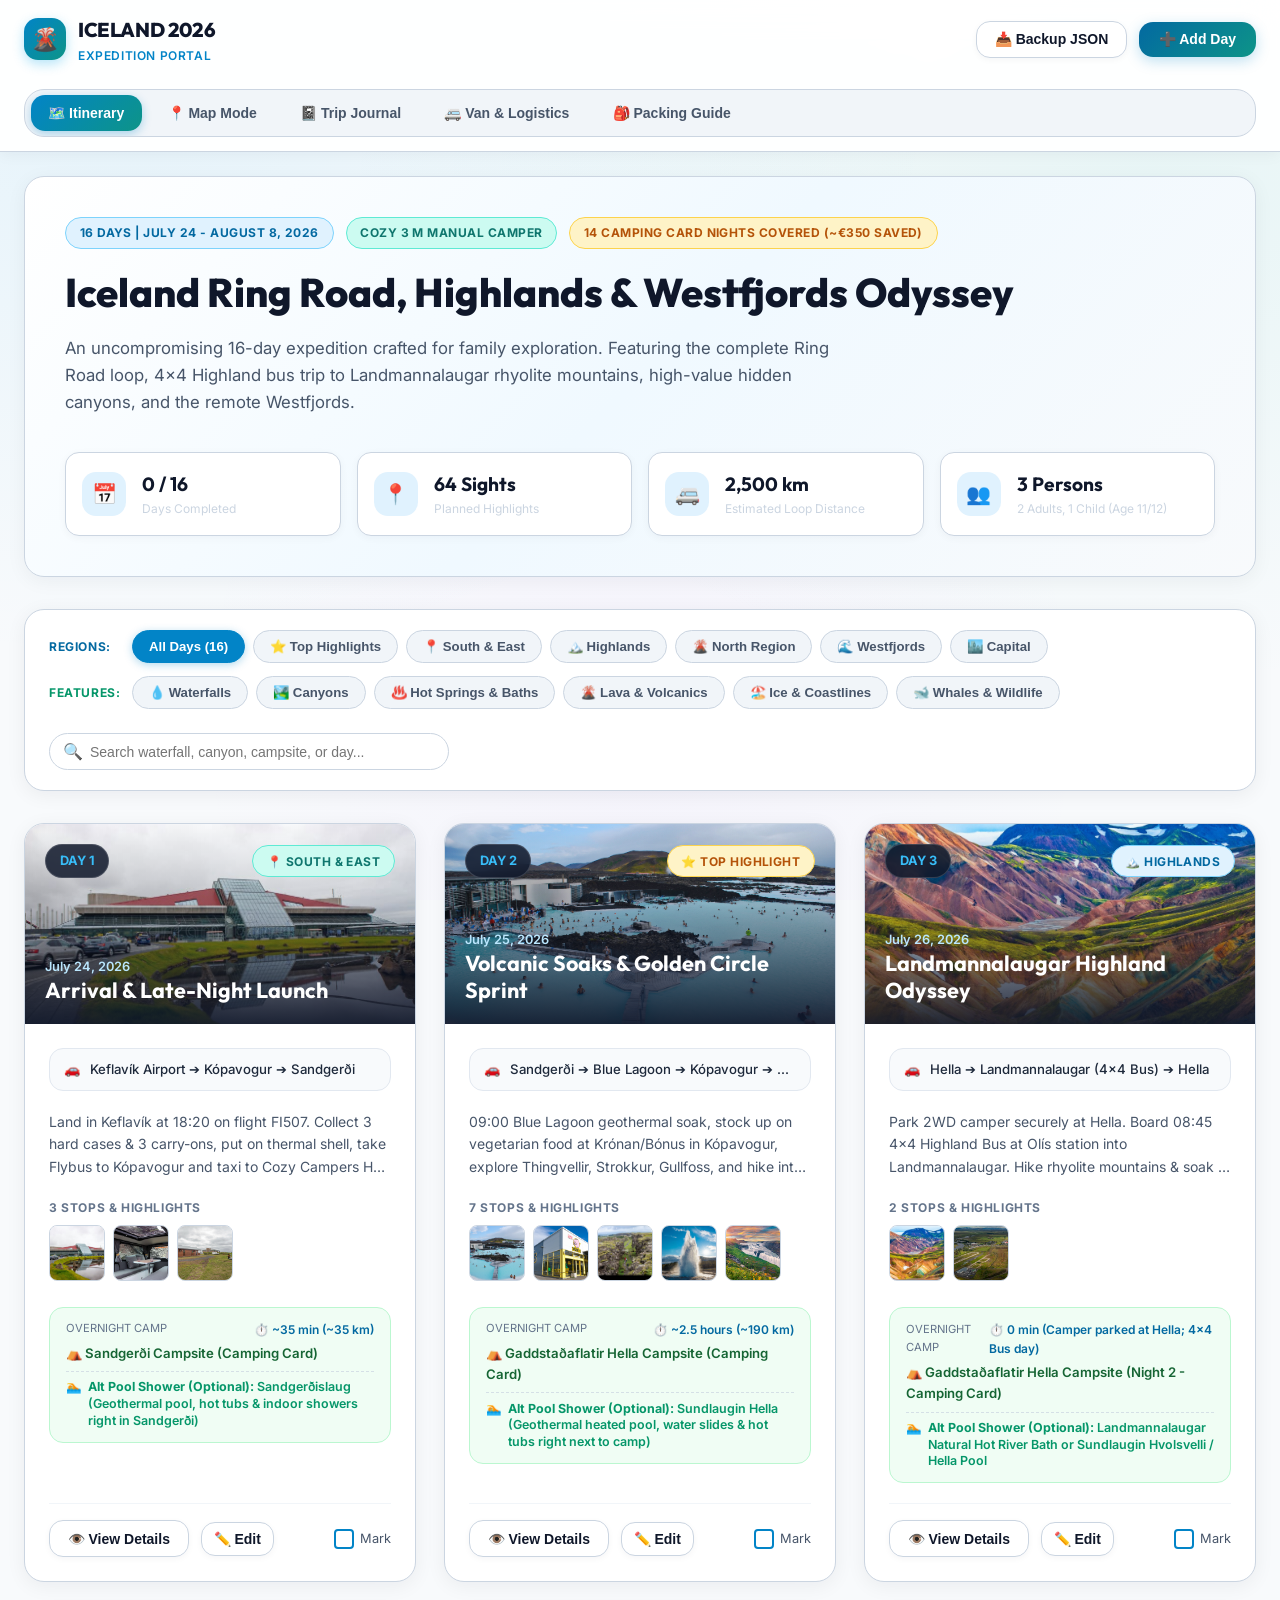
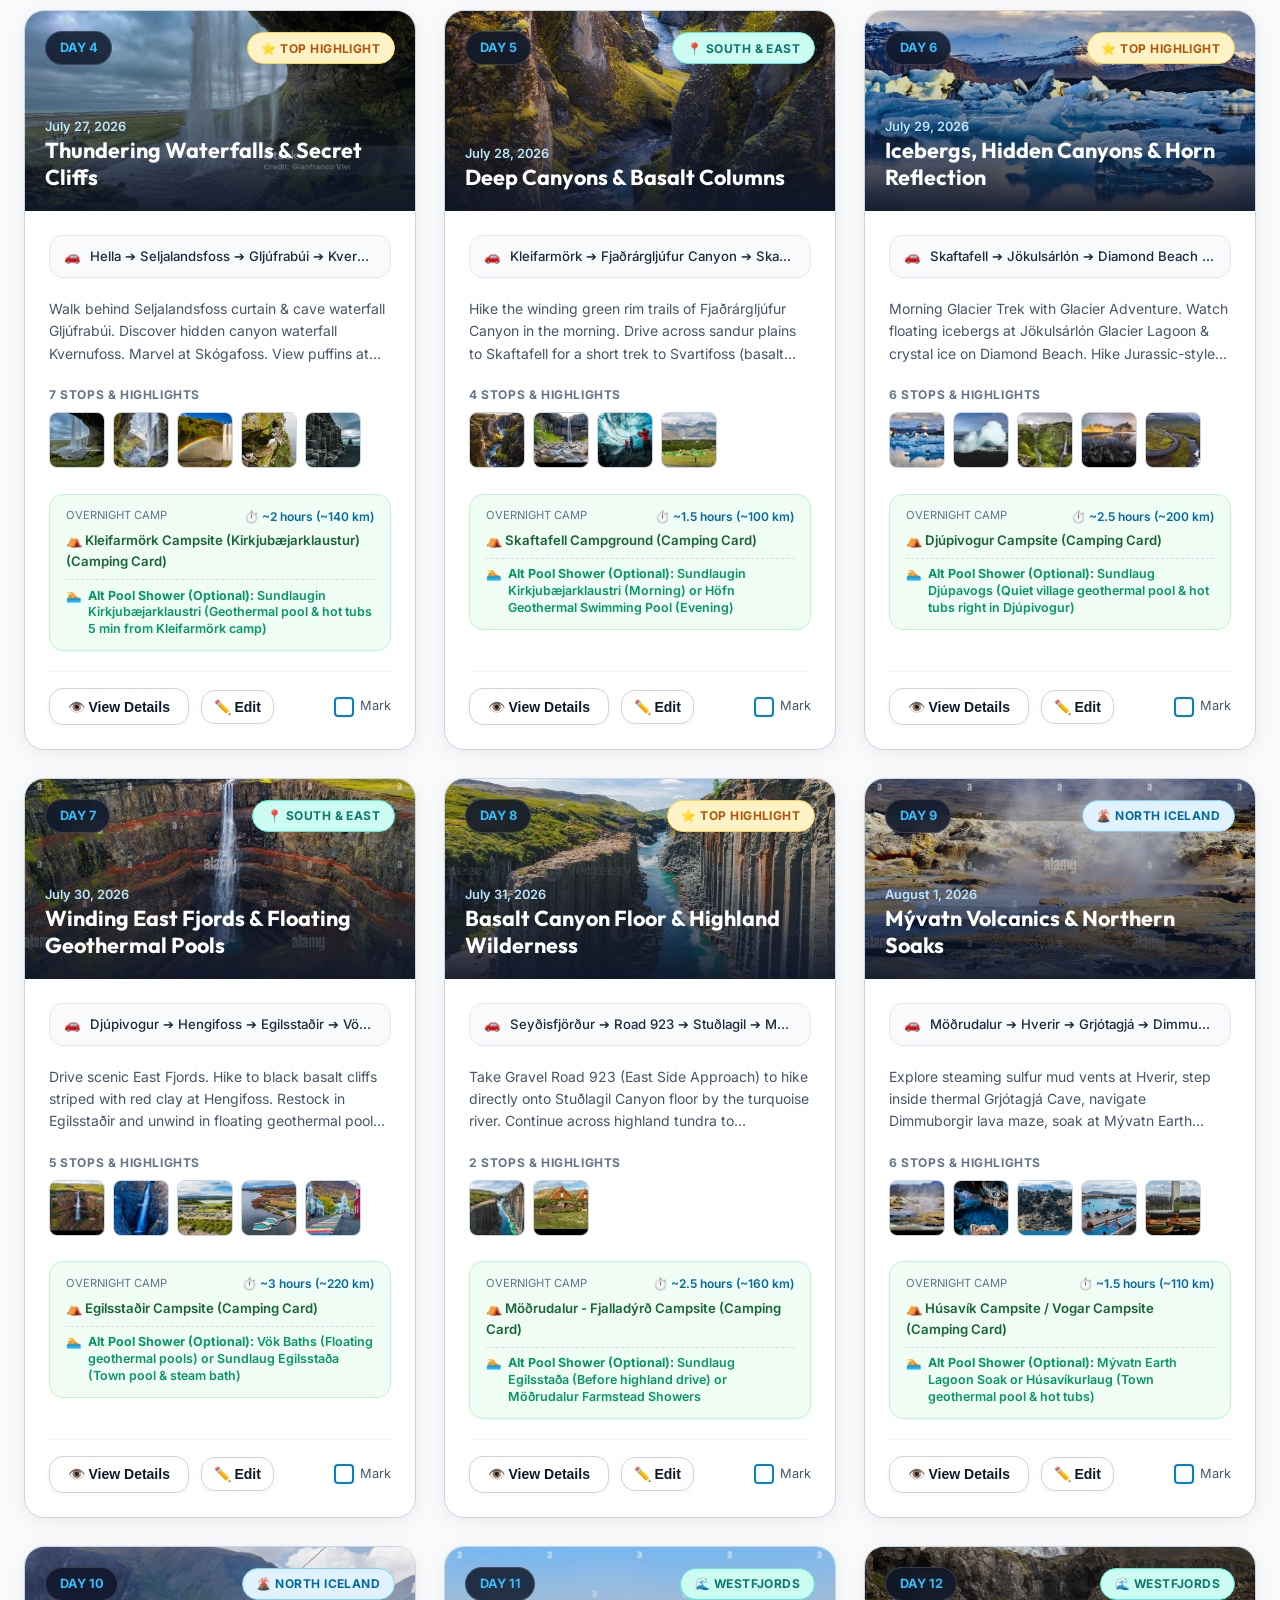
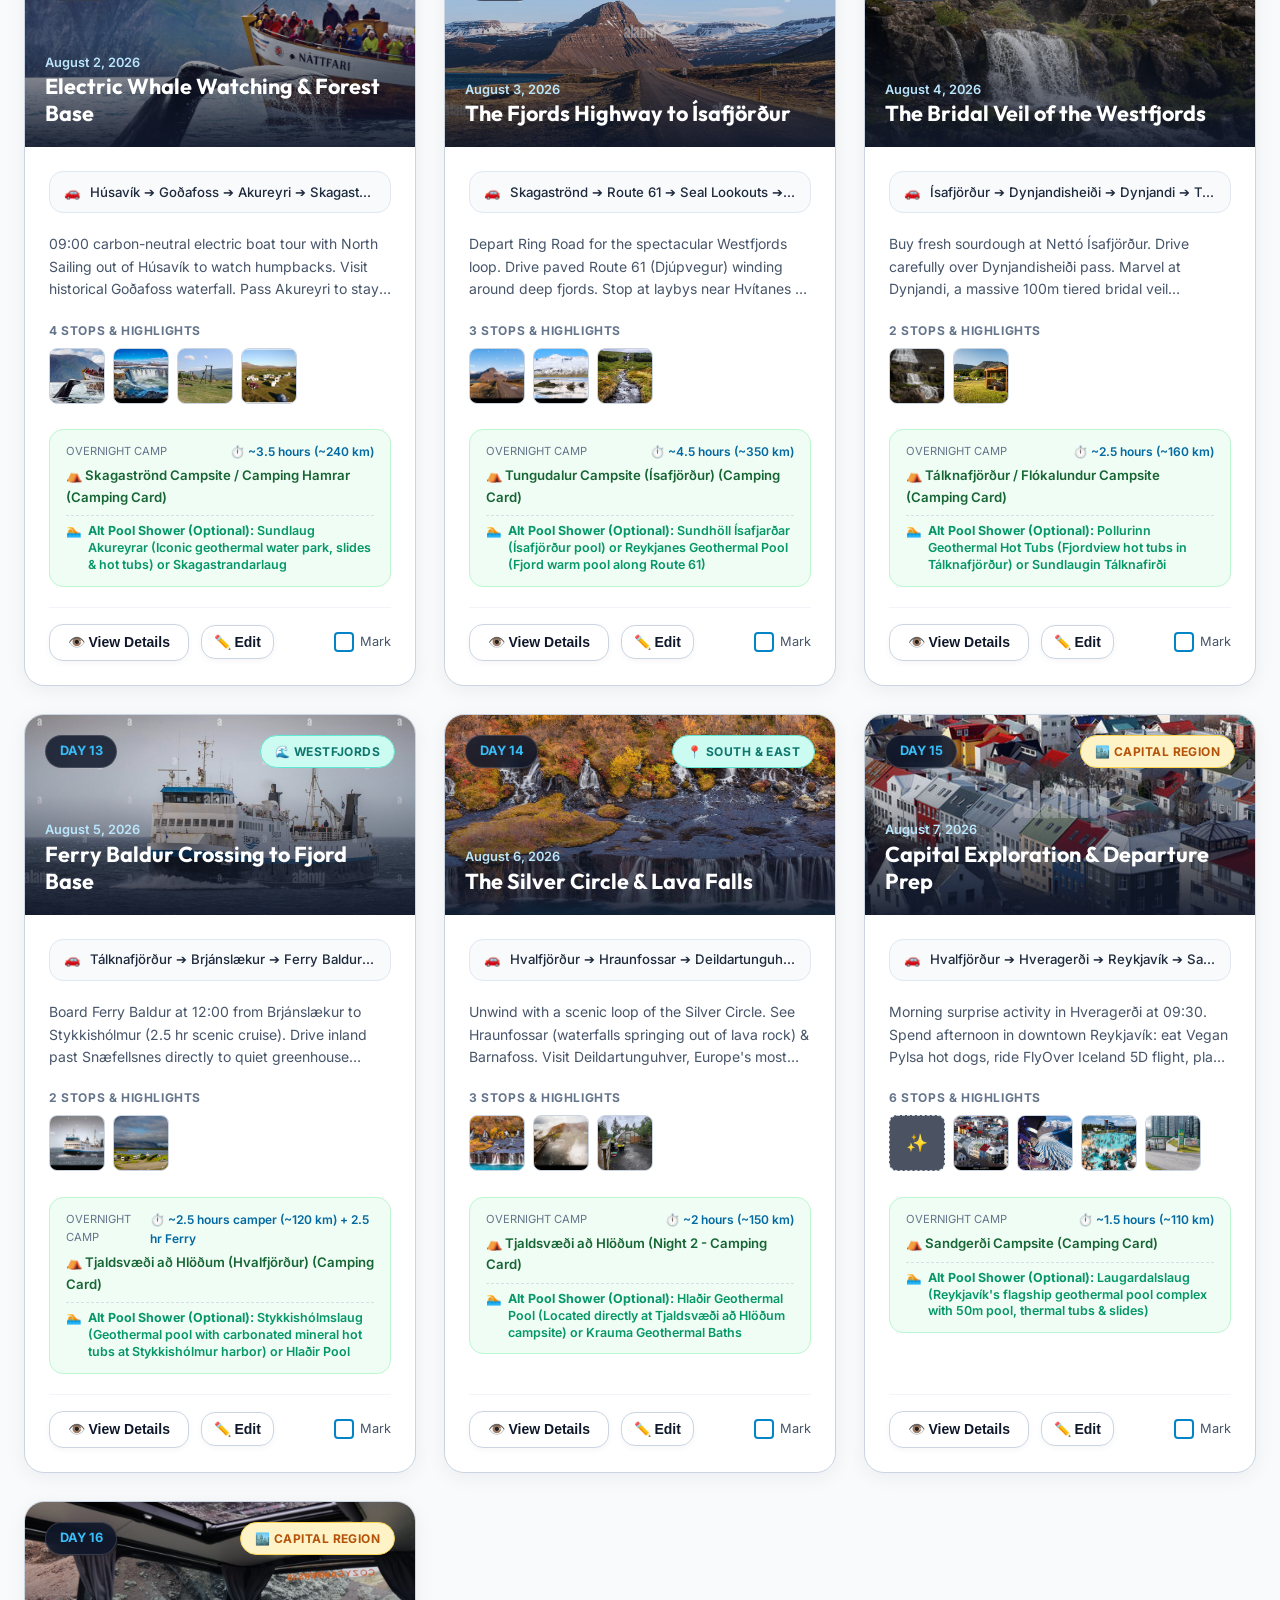
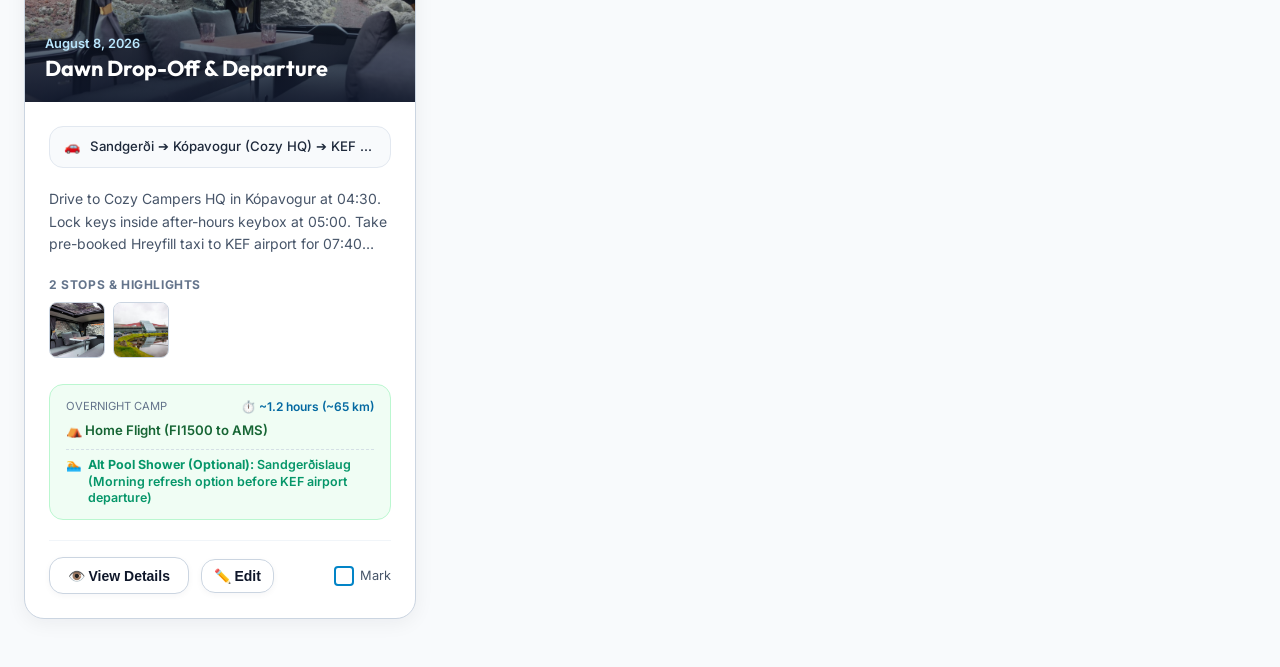
==== commit 934debdd: "feat: add poolShower field to itinerary entries, rename categories, and simplify landmark names" ====
--- a/index.html
+++ b/index.html
@@ -124,17 +124,34 @@
       
       <!-- Toolbar & Filters -->
       <div class="toolbar-card">
-        <div class="filter-group">
-          <span style="font-size: 0.8rem; font-weight: 700; color: var(--text-dim); text-transform: uppercase; margin-right: 0.5rem;">Filter:</span>
-          <button class="filter-btn active" data-filter="all">All Days (16)</button>
-          <button class="filter-btn" data-filter="gems">🔥 New Gems (4)</button>
-          <button class="filter-btn" data-filter="highlands">🏔️ Highlands</button>
-          <button class="filter-btn" data-filter="westfjords">🌊 Westfjords</button>
-        </div>
-
-        <div class="search-box">
+        <div style="display: flex; flex-direction: column; gap: 0.85rem; width: 100%;">
+          <!-- Region Filters -->
+          <div class="filter-group">
+            <span style="font-size: 0.75rem; font-weight: 700; color: var(--ice-600); text-transform: uppercase; letter-spacing: 0.05em; min-width: 75px;">Regions:</span>
+            <button class="filter-btn active" data-filter="all">All Days (16)</button>
+            <button class="filter-btn" data-filter="highlights">⭐ Top Highlights</button>
+            <button class="filter-btn" data-filter="south">📍 South & East</button>
+            <button class="filter-btn" data-filter="highlands">🏔️ Highlands</button>
+            <button class="filter-btn" data-filter="north">🌋 North Region</button>
+            <button class="filter-btn" data-filter="westfjords">🌊 Westfjords</button>
+            <button class="filter-btn" data-filter="capital">🏙️ Capital</button>
+          </div>
+
+          <!-- Feature & Terrain Filters -->
+          <div class="filter-group">
+            <span style="font-size: 0.75rem; font-weight: 700; color: #059669; text-transform: uppercase; letter-spacing: 0.05em; min-width: 75px;">Features:</span>
+            <button class="filter-btn" data-filter="waterfall">💧 Waterfalls</button>
+            <button class="filter-btn" data-filter="canyon">🏞️ Canyons</button>
+            <button class="filter-btn" data-filter="geothermal">♨️ Hot Springs & Baths</button>
+            <button class="filter-btn" data-filter="volcanic">🌋 Lava & Volcanics</button>
+            <button class="filter-btn" data-filter="beach_glacier">🏖️ Ice & Coastlines</button>
+            <button class="filter-btn" data-filter="wildlife">🐋 Whales & Wildlife</button>
+          </div>
+        </div>
+
+        <div class="search-box" style="width: 100%; margin-top: 0.25rem;">
           <span class="search-icon">🔍</span>
-          <input type="text" id="search-input" class="search-input" placeholder="Search waterfall, canyon, campsite, or day...">
+          <input type="text" id="search-input" class="search-input" placeholder="Search waterfall, canyon, campsite, or day..." style="width: 100%;">
         </div>
       </div>
 
@@ -383,6 +400,10 @@
             <span class="text-muted">Overnight Camp:</span>
             <div style="font-weight: 600; color: #d97706;" id="view-modal-campsite">Campsite</div>
           </div>
+          <div>
+            <span class="text-muted">Optional Swimming Pool & Shower:</span>
+            <div style="font-weight: 600; color: #059669;" id="view-modal-pool">Pool option...</div>
+          </div>
         </div>
 
         <div style="margin-bottom: 1.25rem;">
@@ -432,10 +453,12 @@
           <div class="form-group">
             <label class="form-label">Category Filter</label>
             <select id="edit-day-category" class="form-select">
-              <option value="standard">Standard Route</option>
-              <option value="gems">🔥 New Gem</option>
+              <option value="highlights">⭐ Top Highlight</option>
+              <option value="south">📍 South & East Coast</option>
               <option value="highlands">🏔️ Highlands</option>
+              <option value="north">🌋 North Region</option>
               <option value="westfjords">🌊 Westfjords</option>
+              <option value="capital">🏙️ Capital Region</option>
             </select>
           </div>
           <div class="form-group">
@@ -457,6 +480,11 @@
         <div class="form-group">
           <label class="form-label">Overnight Campsite</label>
           <input type="text" id="edit-day-campsite" class="form-input">
+        </div>
+
+        <div class="form-group">
+          <label class="form-label">Optional Swimming Pool & Shower (En route or nearby)</label>
+          <input type="text" id="edit-day-pool" class="form-input" placeholder="e.g. Sandgerðislaug (Geothermal pool & hot tubs)">
         </div>
 
         <div class="form-group">
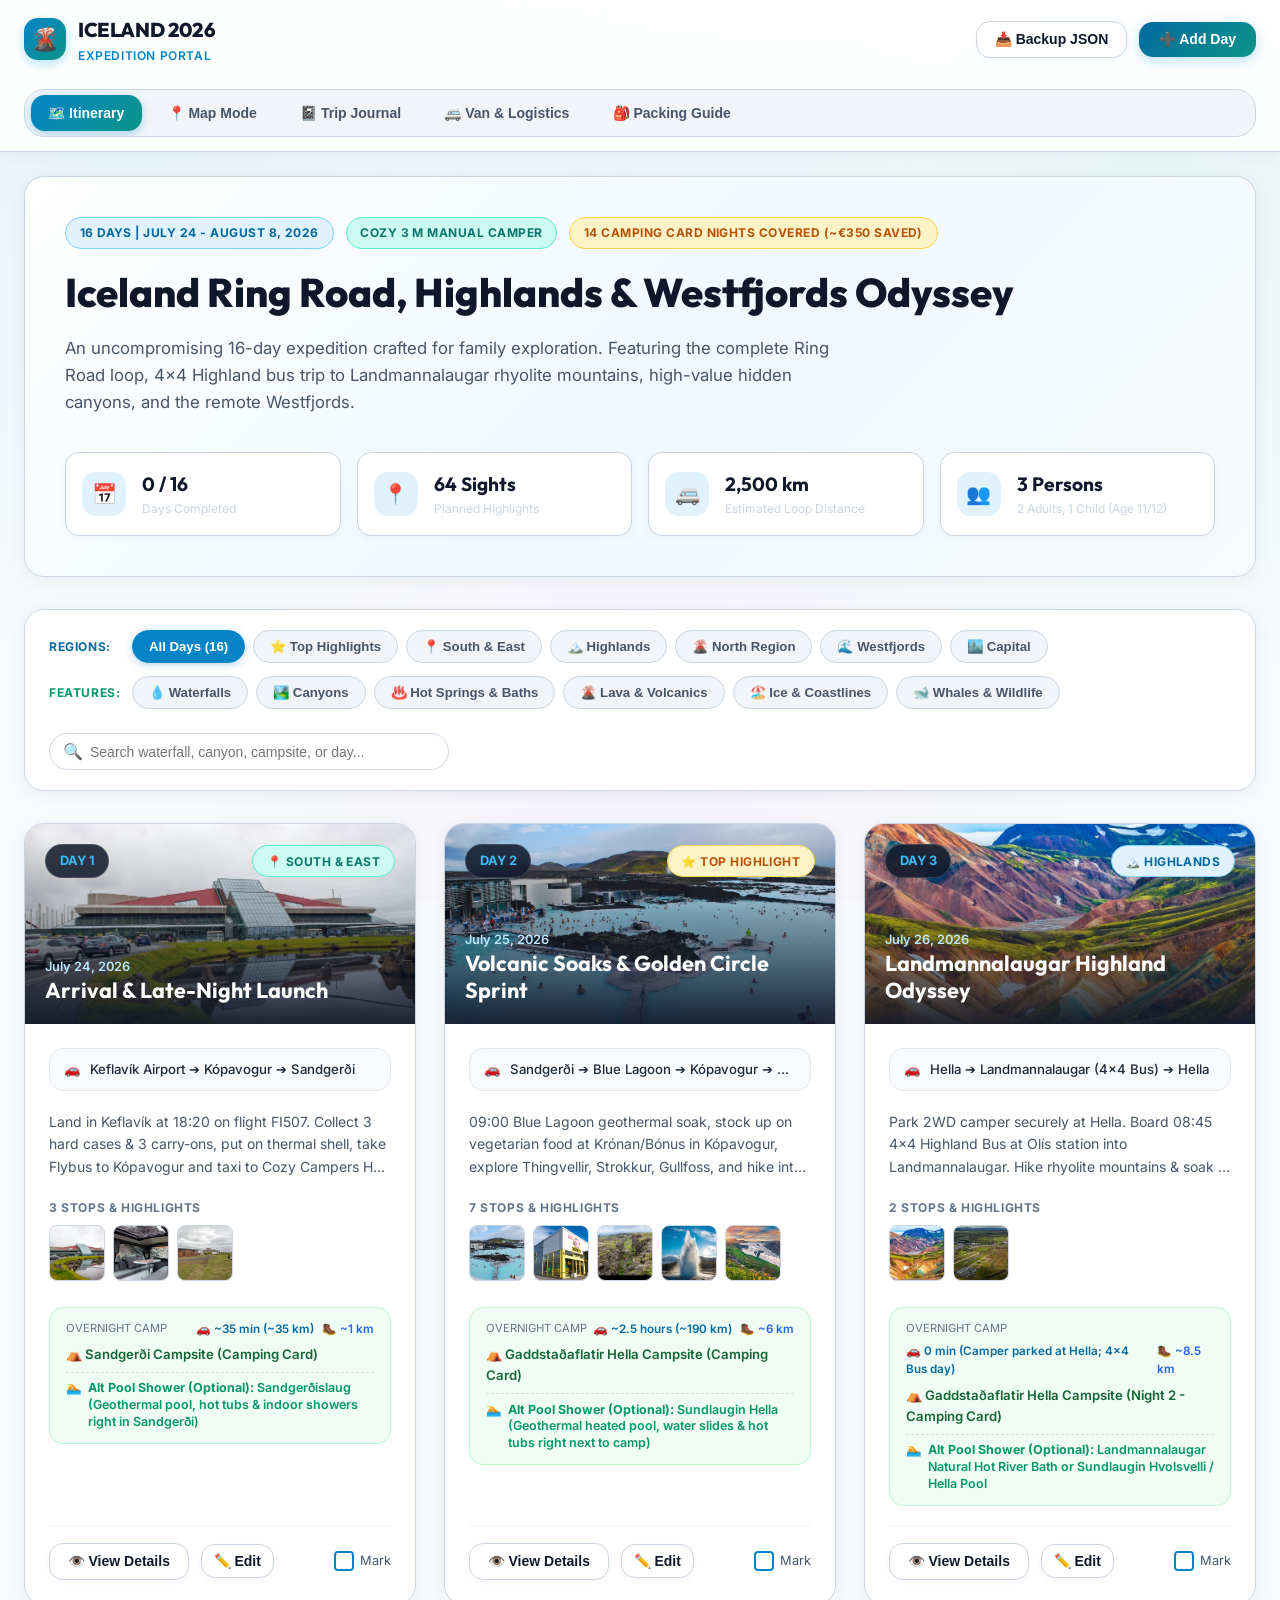
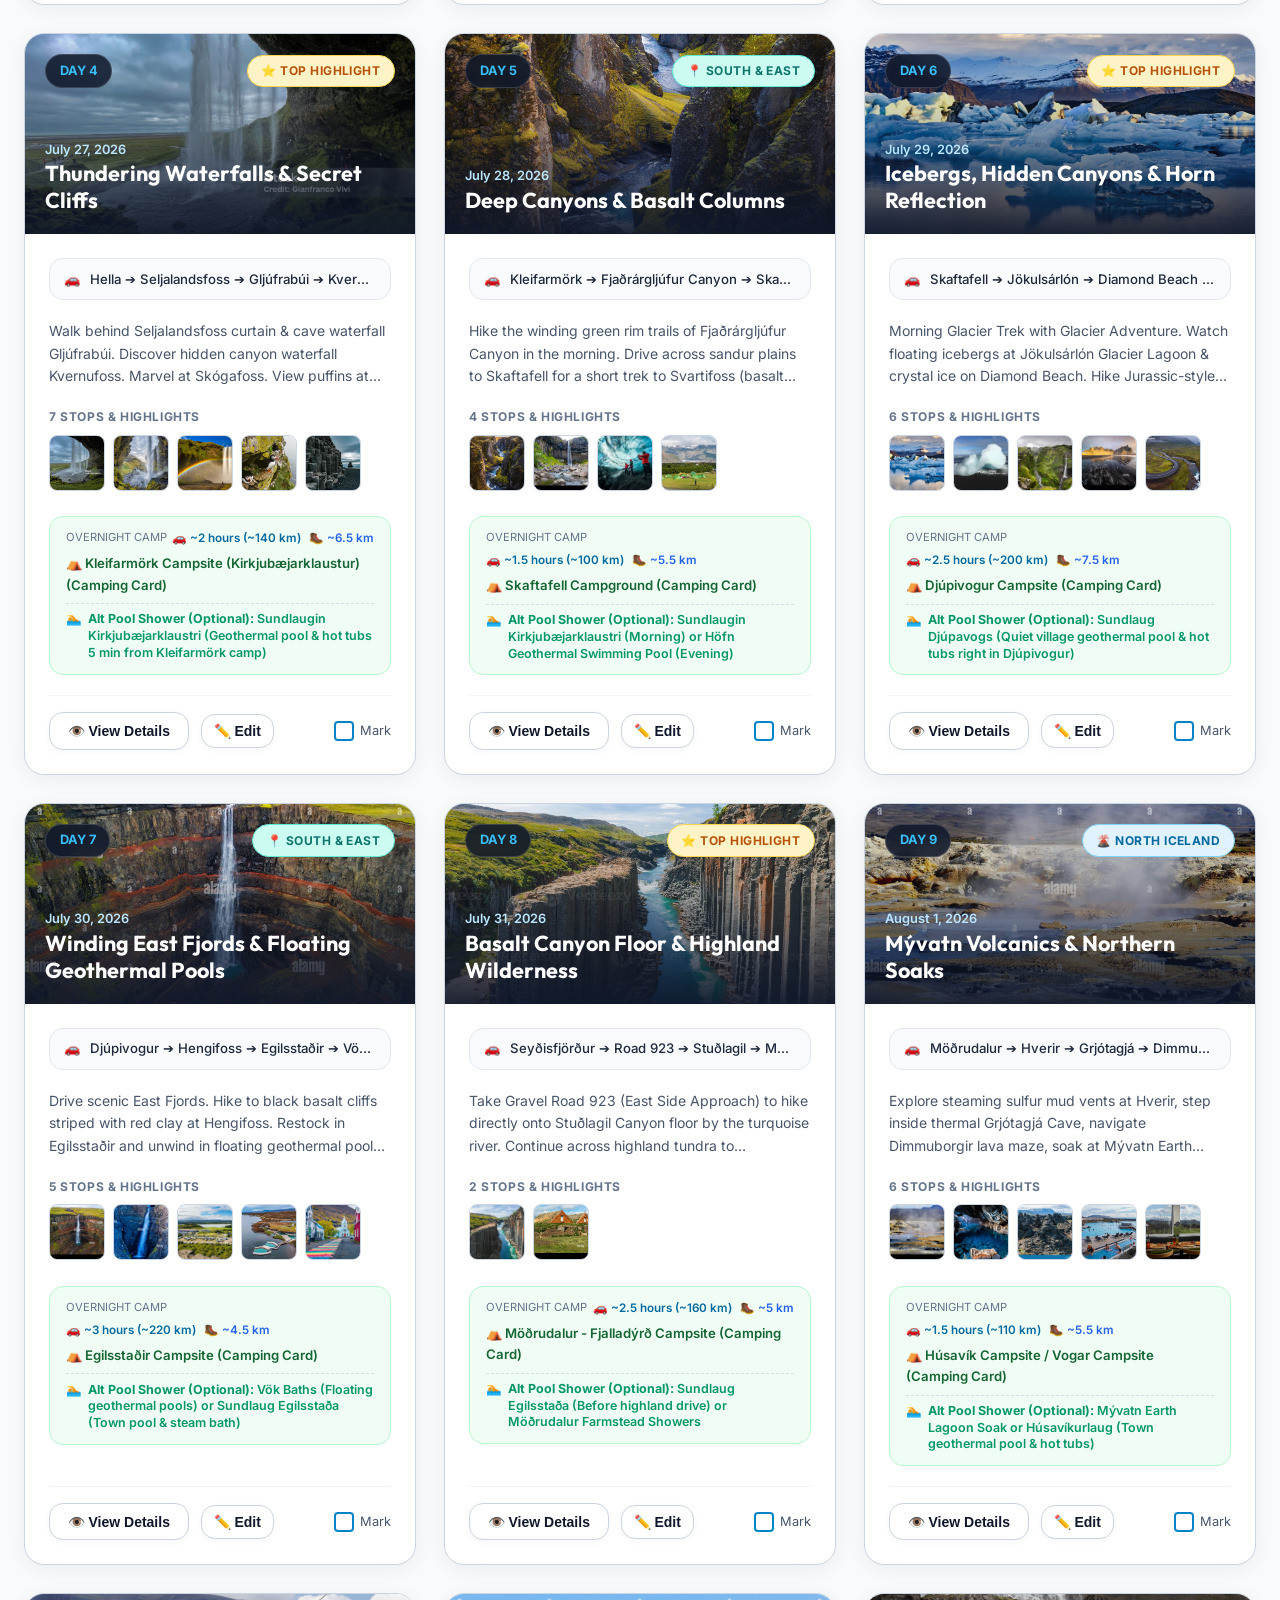
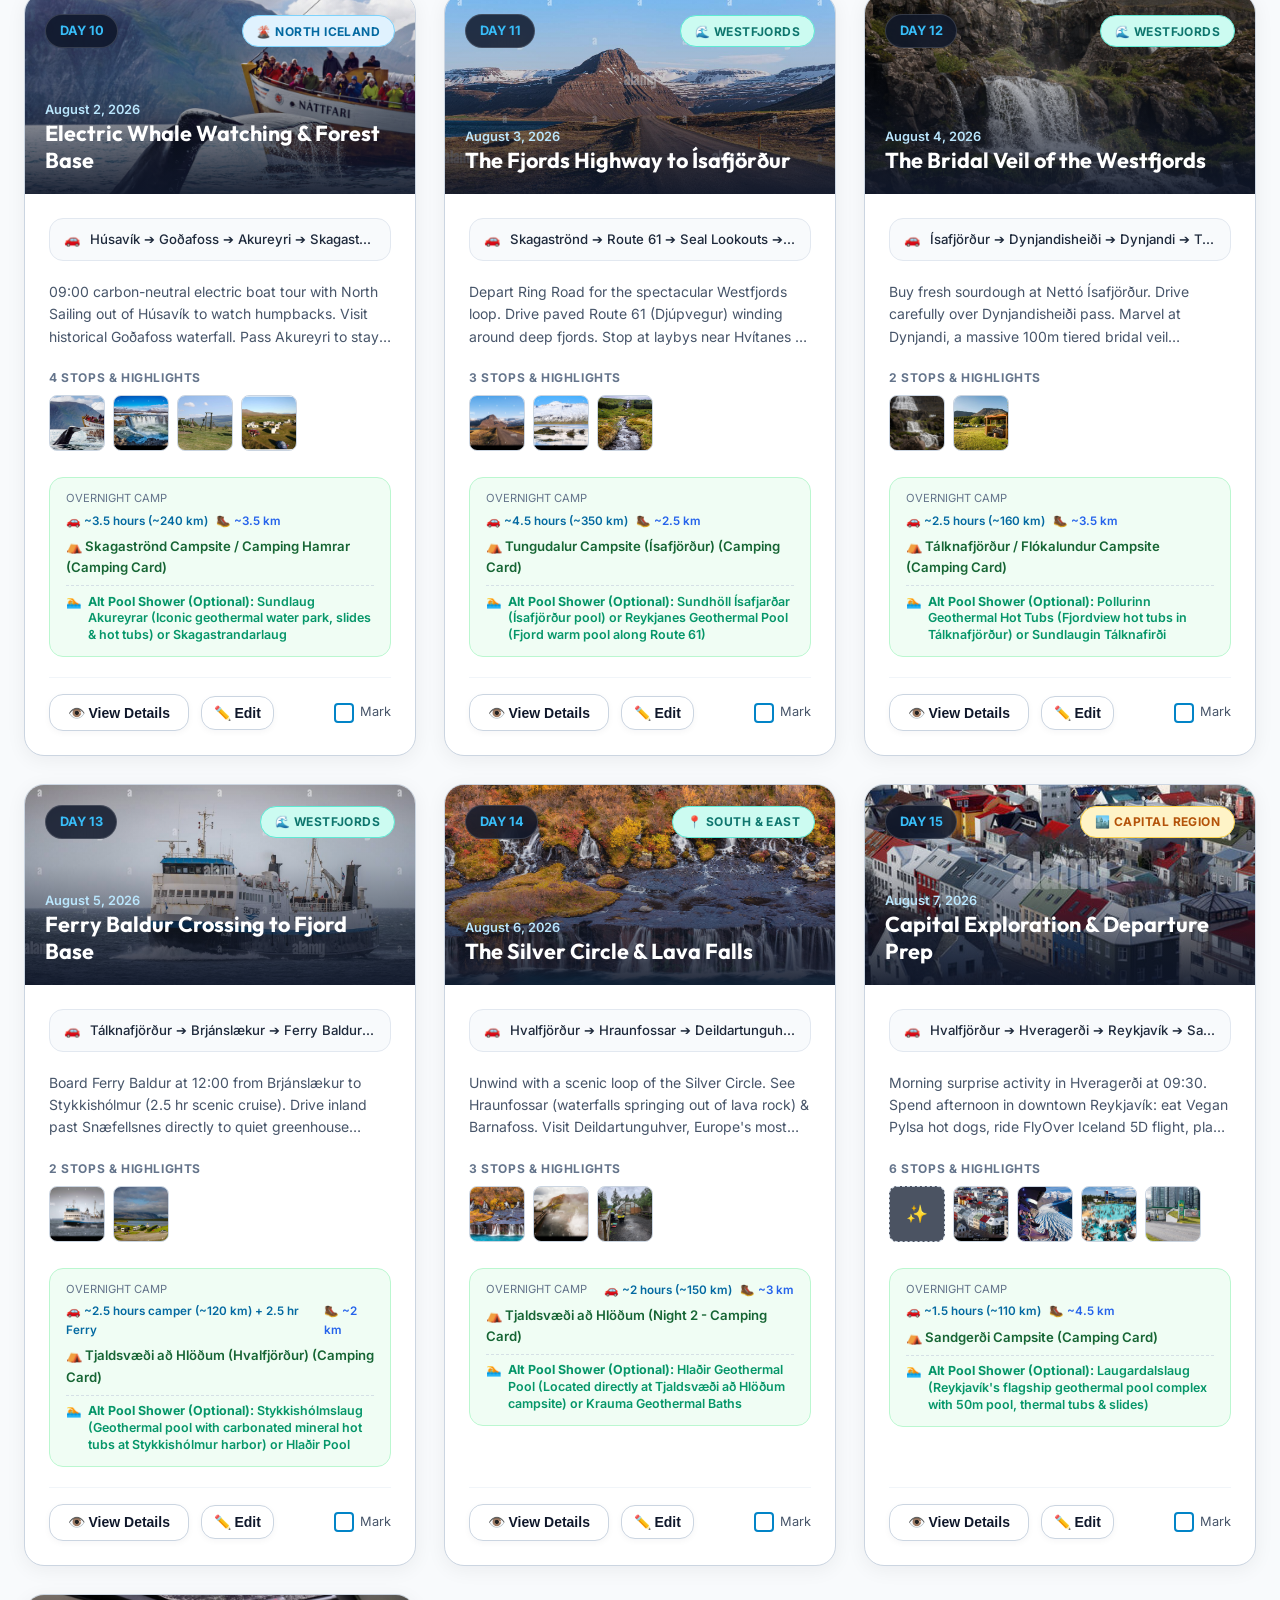
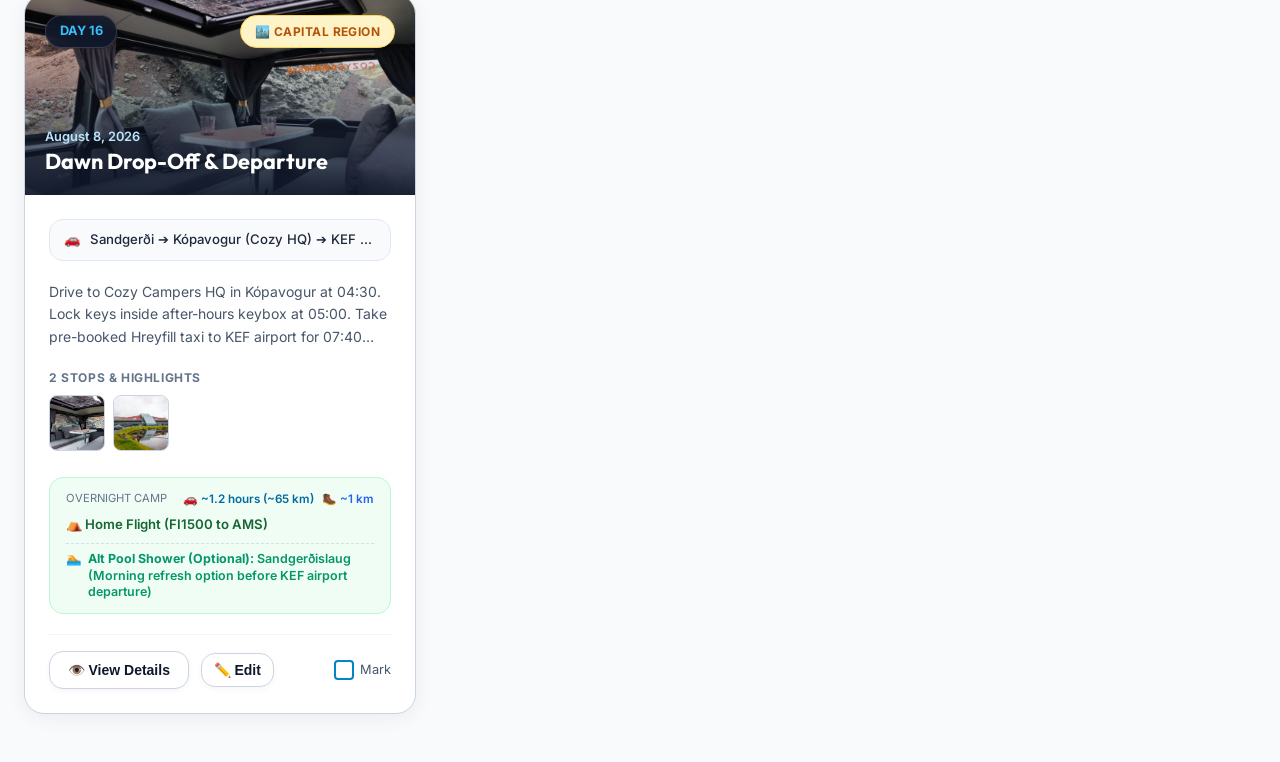
==== commit 0003d81e: "feat: add walking and hiking distance fields to trip days and update UI display" ====
--- a/index.html
+++ b/index.html
@@ -397,6 +397,10 @@
             <div style="font-weight: 600; color: var(--ice-500);" id="view-modal-driving">~2 hours</div>
           </div>
           <div>
+            <span class="text-muted">Walking / Hiking Distance:</span>
+            <div style="font-weight: 600; color: #2563eb;" id="view-modal-walking">~1 km</div>
+          </div>
+          <div>
             <span class="text-muted">Overnight Camp:</span>
             <div style="font-weight: 600; color: #d97706;" id="view-modal-campsite">Campsite</div>
           </div>
@@ -465,6 +469,10 @@
             <label class="form-label">Driving Time & Distance</label>
             <input type="text" id="edit-day-driving" class="form-input">
           </div>
+          <div class="form-group">
+            <label class="form-label">Walking / Hiking Distance</label>
+            <input type="text" id="edit-day-walking" class="form-input" placeholder="e.g. ~4.5 km">
+          </div>
         </div>
 
         <div class="form-group">
